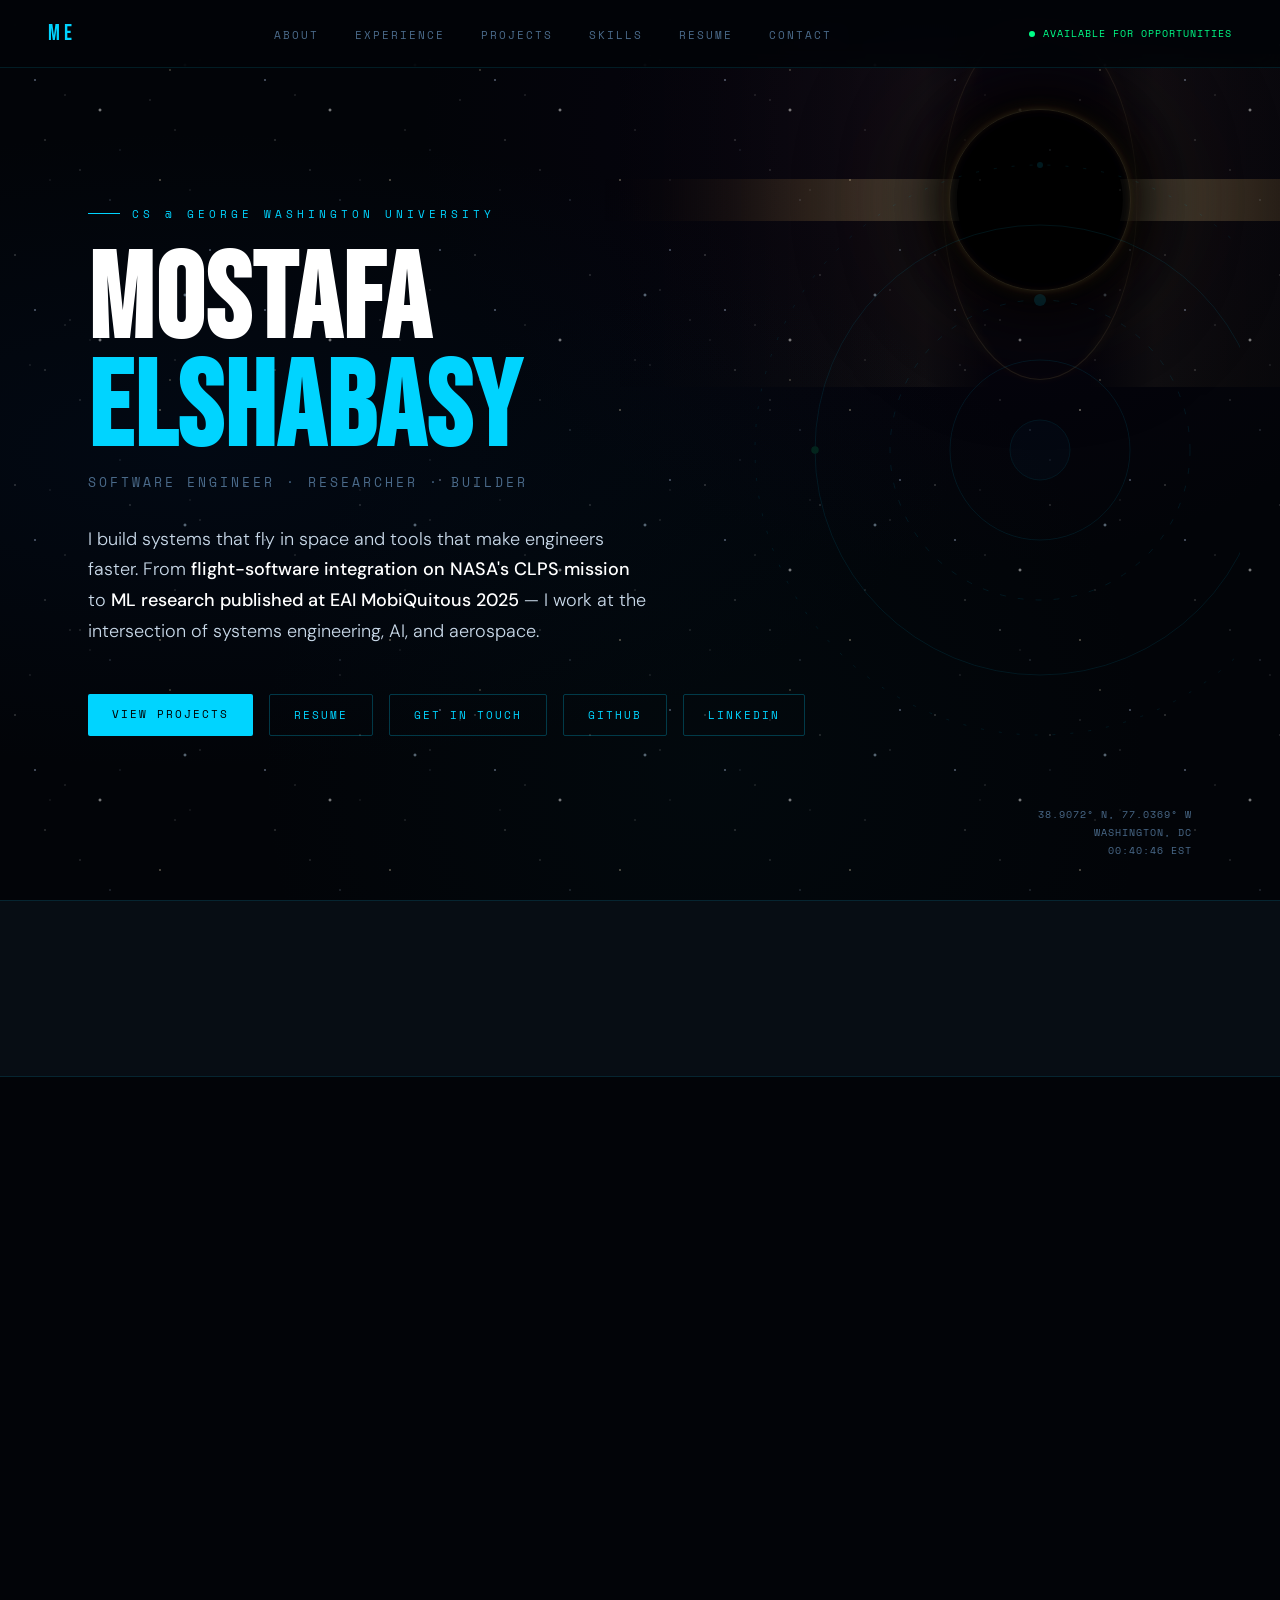
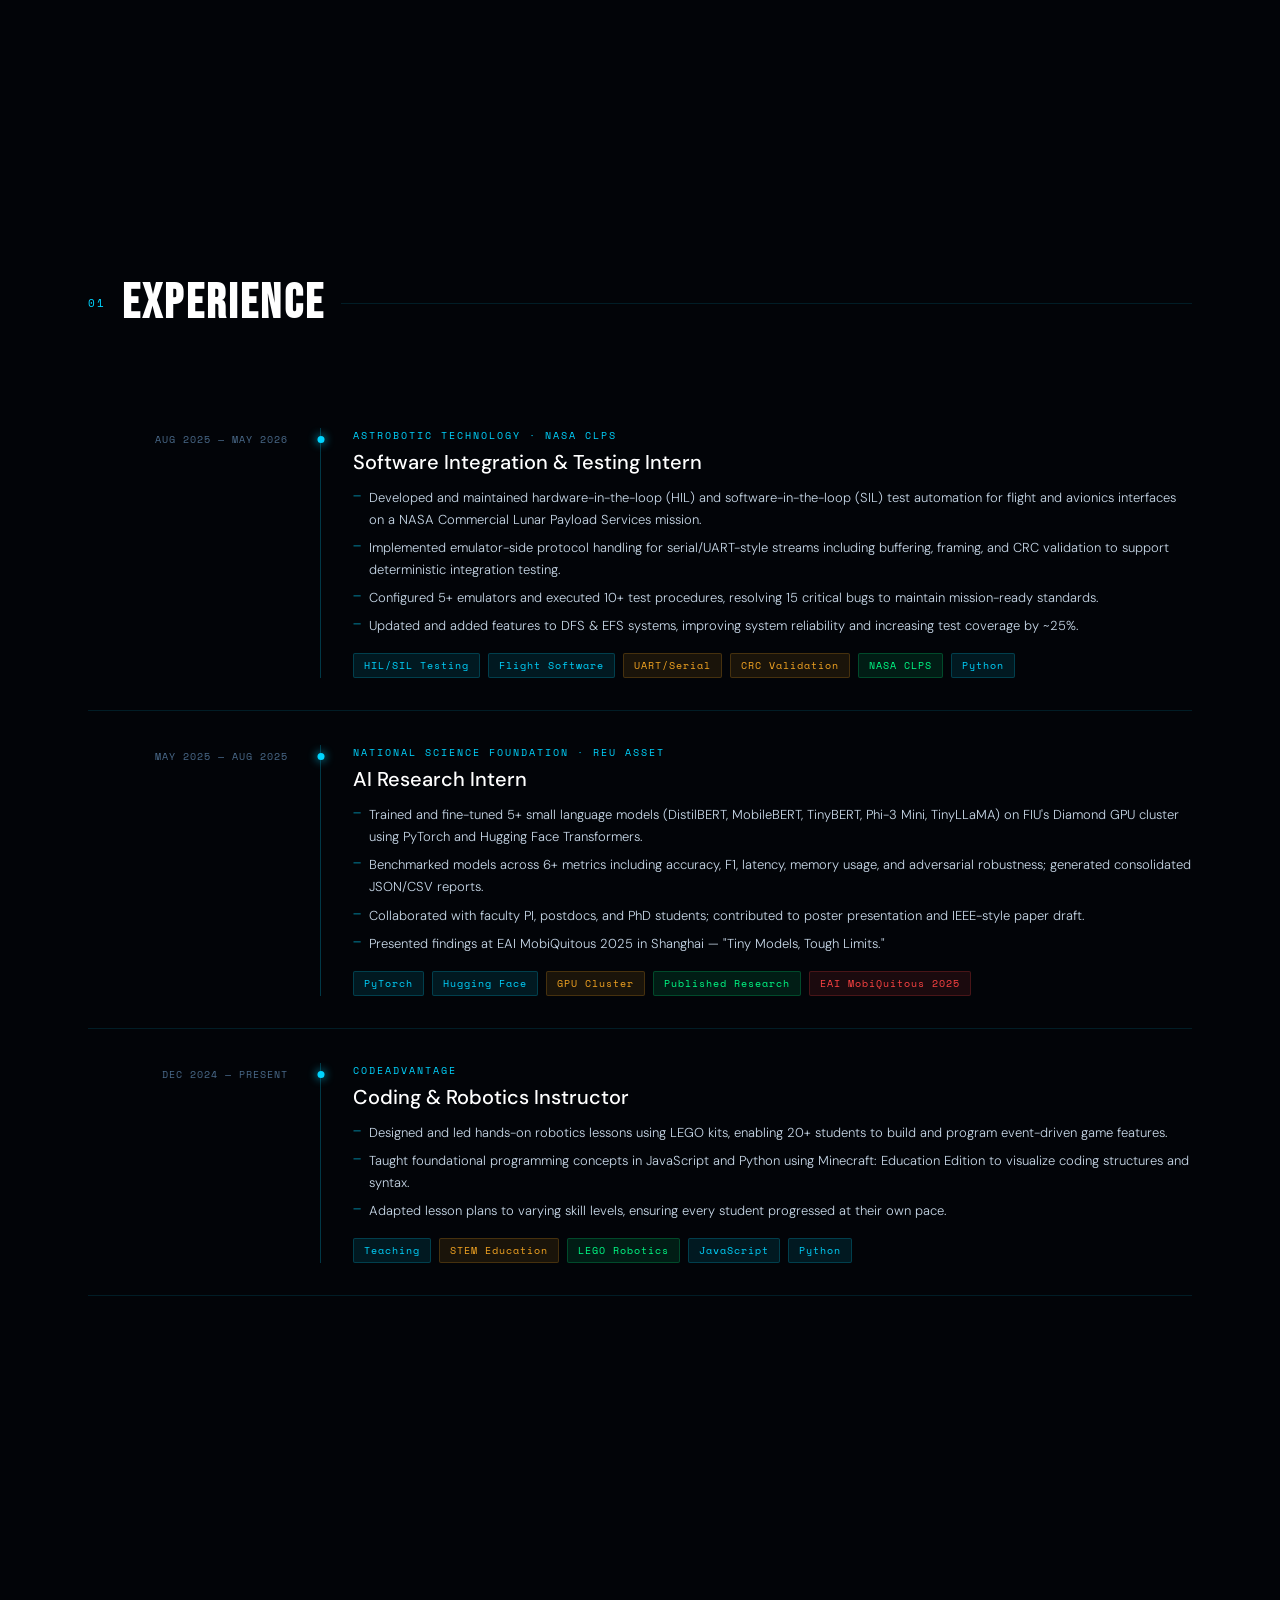
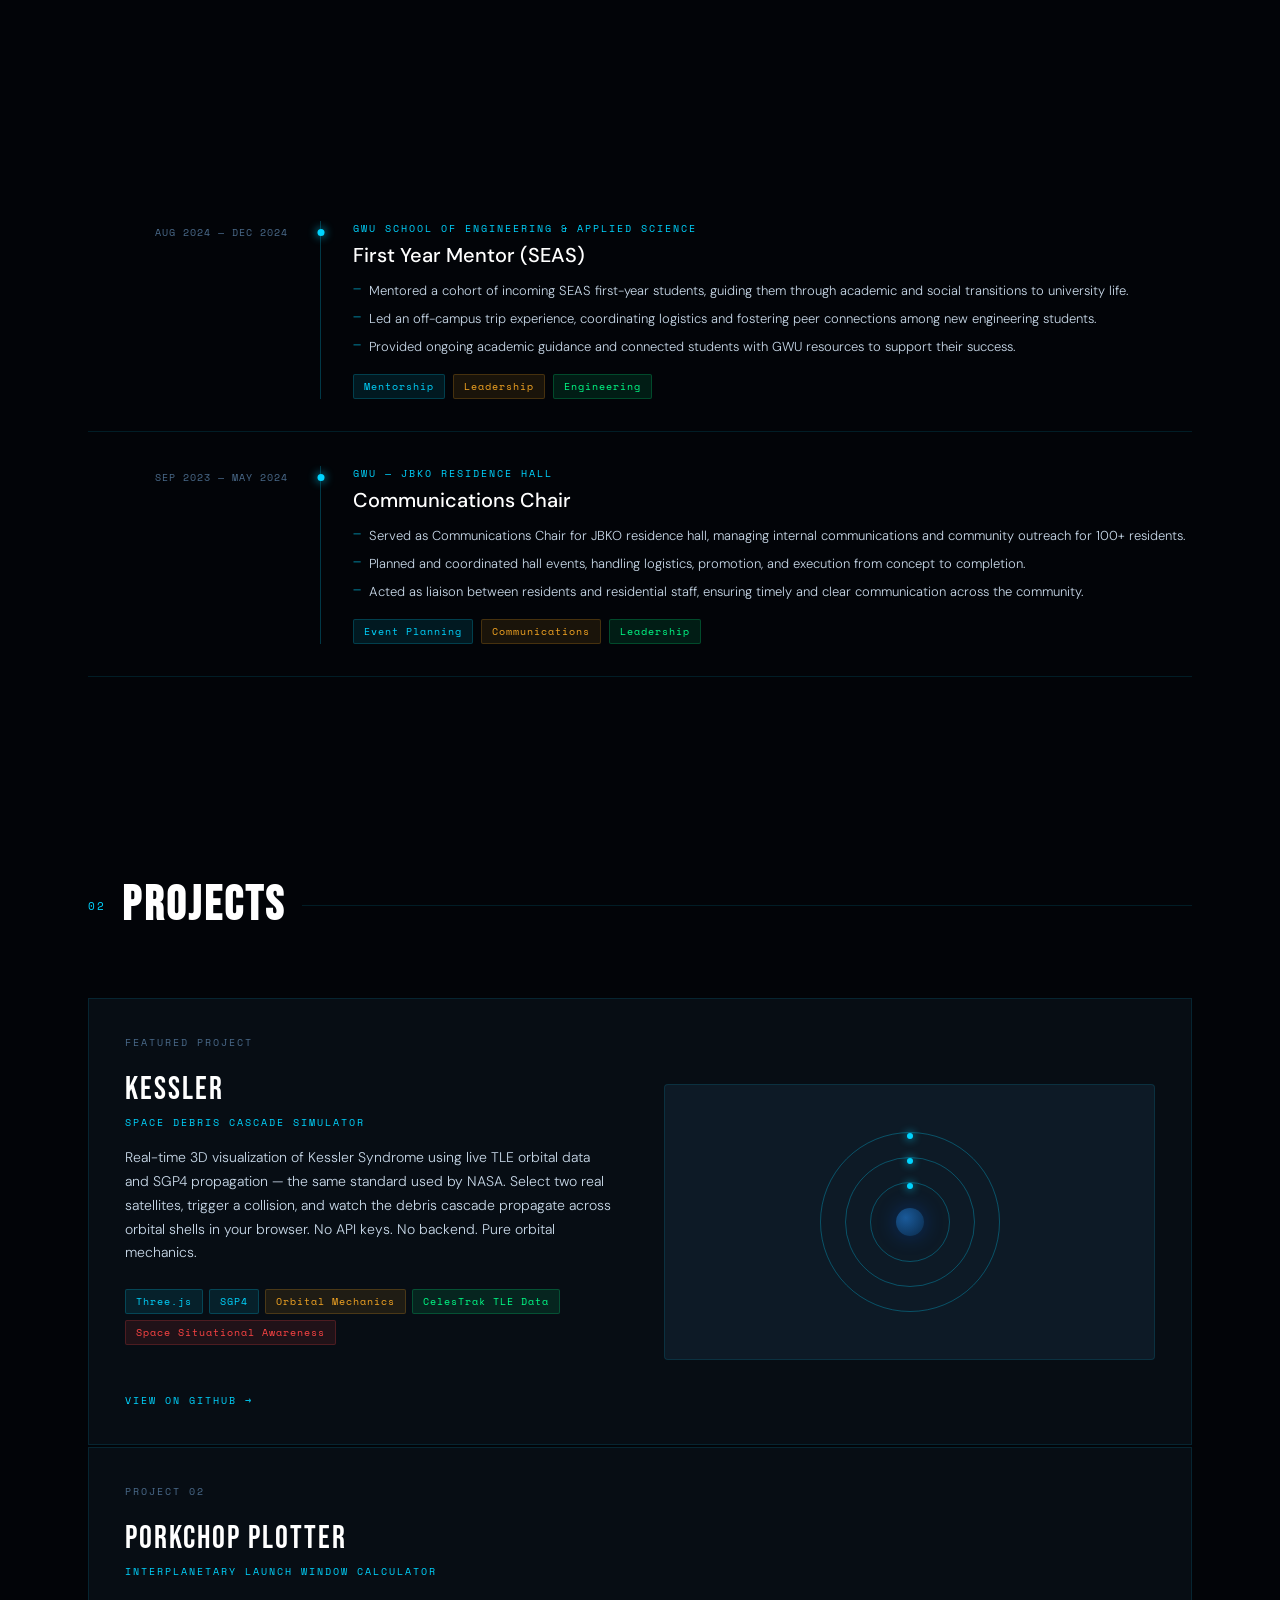
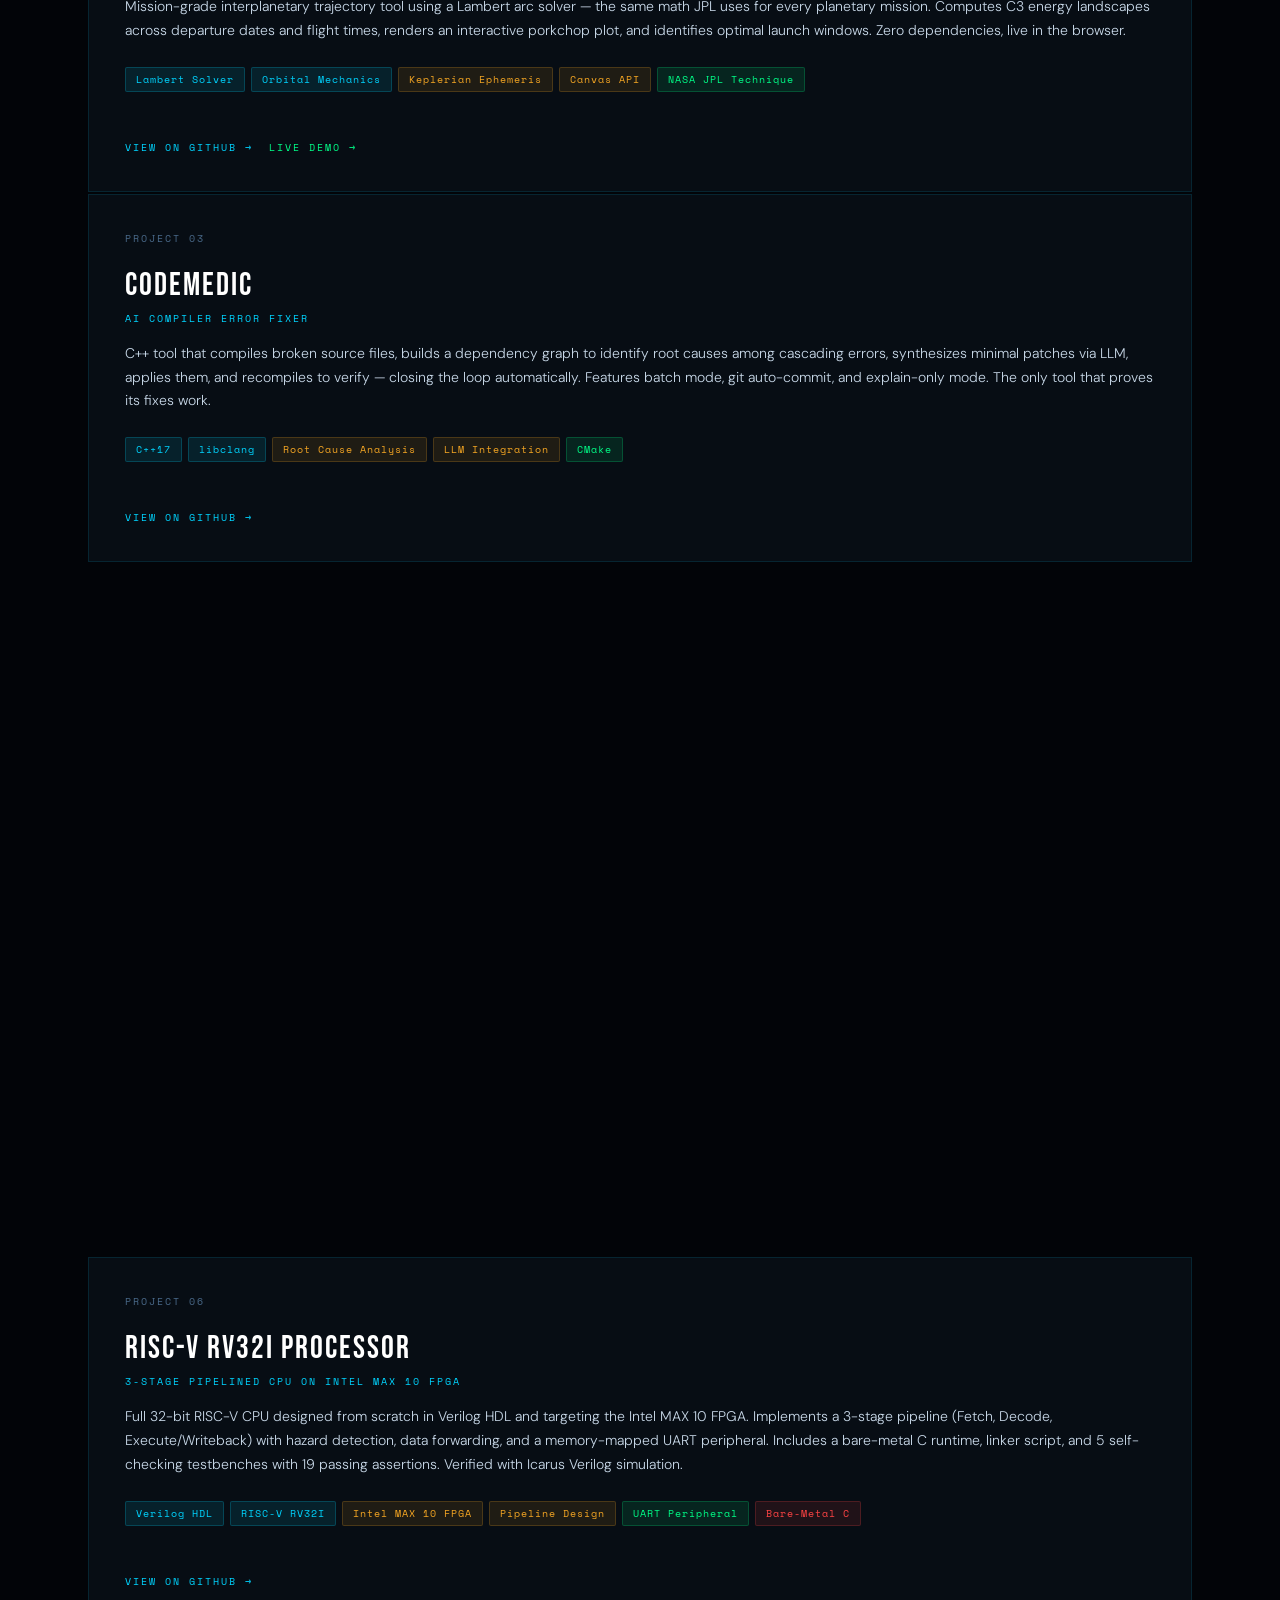
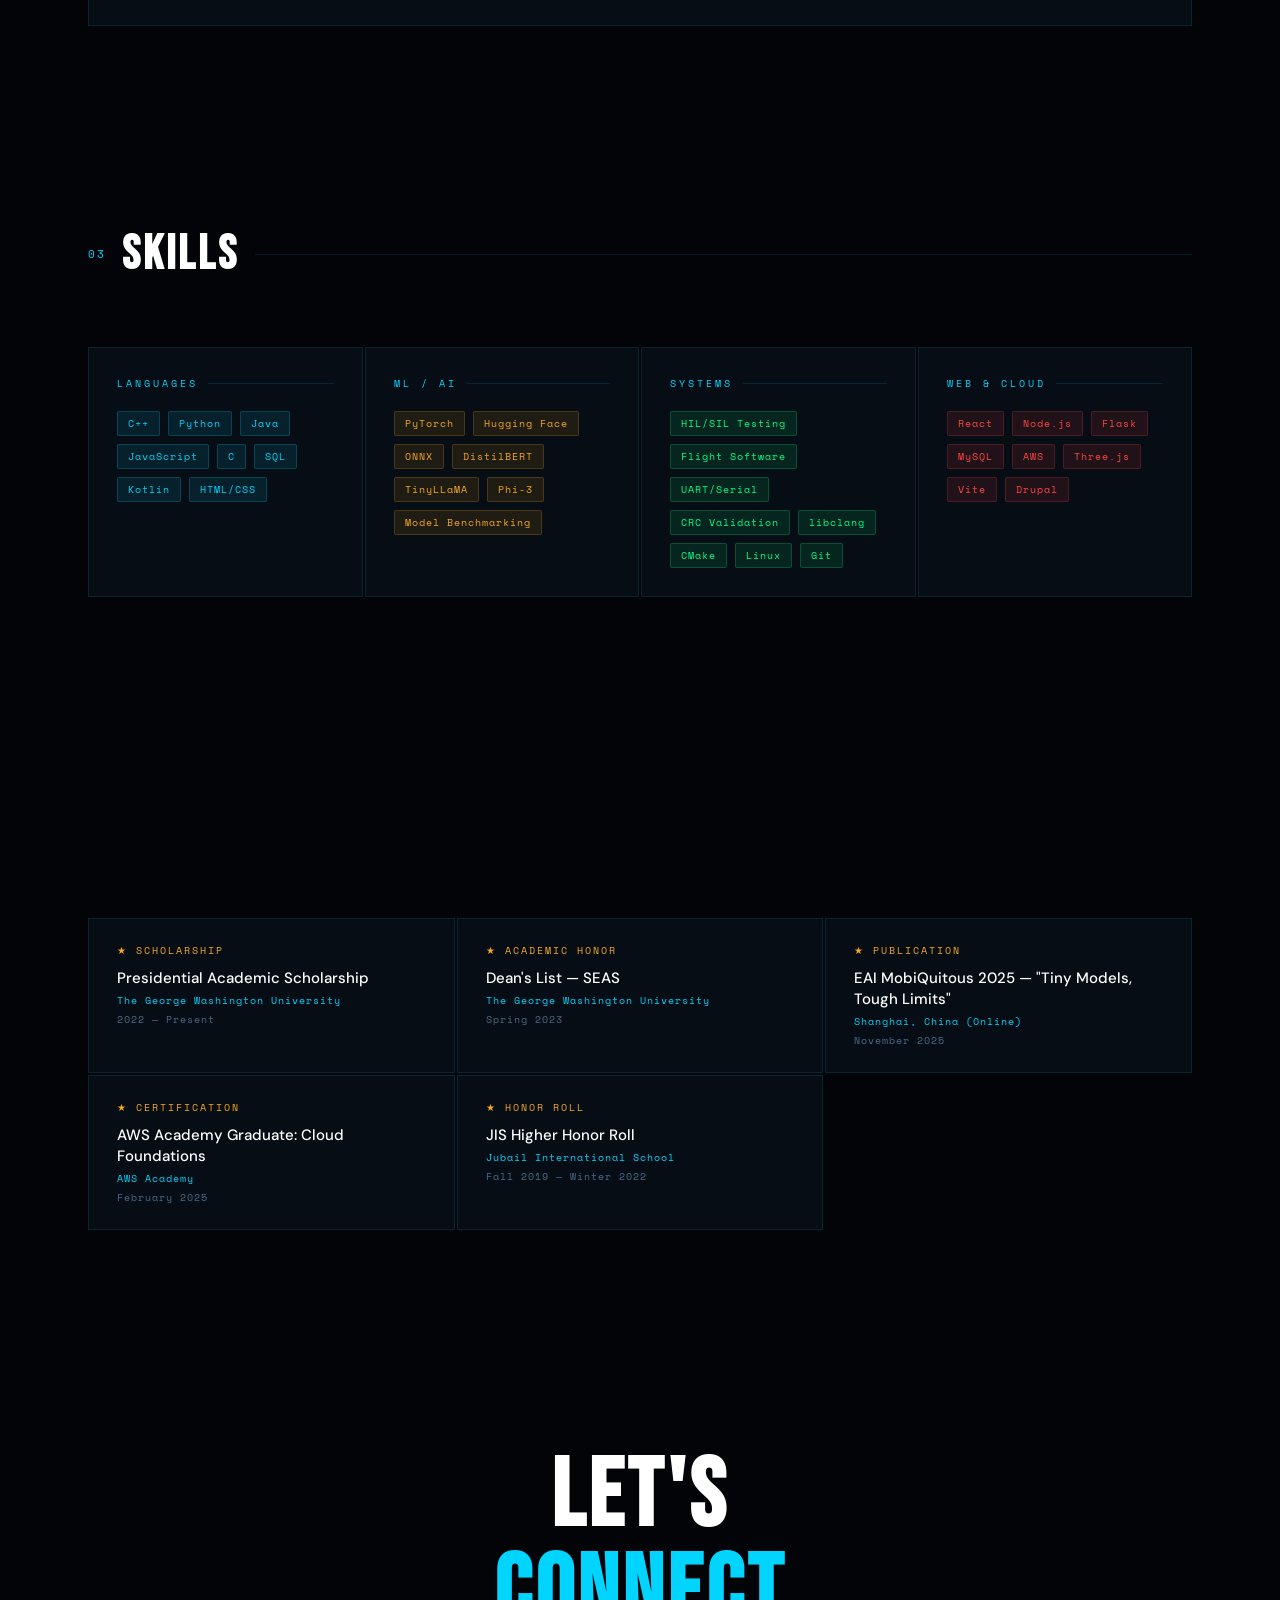
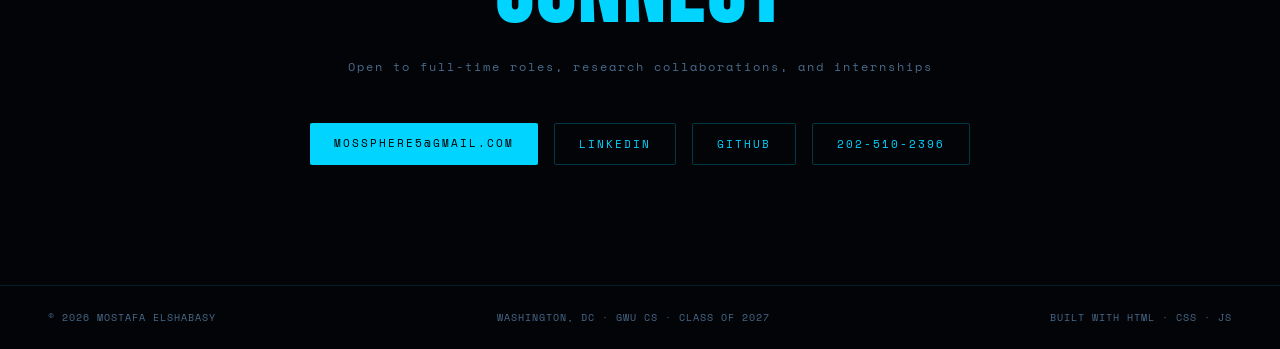
==== index.html @ f0cdd7fb "Update index.html" ====
<!DOCTYPE html>
<html lang="en">
<head>
<meta charset="UTF-8"/>
<meta name="viewport" content="width=device-width, initial-scale=1.0"/>
<title>Mostafa Elshabasy — Software Engineer, Researcher, Builder</title>
<meta name="description" content="Mostafa Elshabasy — Software engineer and researcher at George Washington University. Flight-software integration on NASA CLPS, ML research published at EAI MobiQuitous 2025. Building systems that fly in space.">
<meta name="author" content="Mostafa Elshabasy">
<link rel="canonical" href="https://mosspheree.github.io/Mostafa-Portfolio/">

<!-- Open Graph -->
<meta property="og:type" content="website">
<meta property="og:title" content="Mostafa Elshabasy — Software Engineer, Researcher, Builder">
<meta property="og:description" content="Flight-software integration on NASA CLPS, ML research published at EAI MobiQuitous 2025. Building systems that fly in space and tools that make engineers faster.">
<meta property="og:url" content="https://mosspheree.github.io/Mostafa-Portfolio/">
<meta property="og:image" content="https://mosspheree.github.io/Mostafa-Portfolio/img/photo.jpg.JPG">
<meta property="og:site_name" content="Mostafa Elshabasy">

<!-- Twitter Card -->
<meta name="twitter:card" content="summary_large_image">
<meta name="twitter:title" content="Mostafa Elshabasy — Software Engineer, Researcher, Builder">
<meta name="twitter:description" content="Flight-software integration on NASA CLPS, ML research published at EAI MobiQuitous 2025. Building systems that fly in space.">
<meta name="twitter:image" content="https://mosspheree.github.io/Mostafa-Portfolio/img/photo.jpg.JPG">

<!-- Favicon -->
<link rel="icon" type="image/svg+xml" href="data:image/svg+xml,<svg xmlns='http://www.w3.org/2000/svg' viewBox='0 0 100 100'><rect width='100' height='100' rx='12' fill='%23020408'/><text x='50' y='68' font-family='sans-serif' font-size='50' font-weight='bold' fill='%2300d4ff' text-anchor='middle'>ME</text></svg>">

<link rel="preconnect" href="https://fonts.googleapis.com">
<link href="https://fonts.googleapis.com/css2?family=Space+Mono:wght@400;700&family=DM+Sans:wght@300;400;500&family=Bebas+Neue&display=swap" rel="stylesheet">

<link rel="stylesheet" href="css/base.css">
<link rel="stylesheet" href="css/nav.css">
<link rel="stylesheet" href="css/hero.css">
<link rel="stylesheet" href="css/sections.css">
<link rel="stylesheet" href="css/about.css">
<link rel="stylesheet" href="css/experience.css">
<link rel="stylesheet" href="css/projects.css">
<link rel="stylesheet" href="css/skills.css">
<link rel="stylesheet" href="css/contact.css">
</head>
<body>

<!-- Gargantua background -->
<div class="gargantua" aria-hidden="true">
  <div class="accretion-disk"></div>
</div>

<!-- Skip to content -->
<a href="#hero" class="skip-link">Skip to main content</a>

<!-- Navigation -->
<nav id="navbar" aria-label="Main navigation">
  <div class="nav-logo" aria-hidden="true">ME</div>
  <button class="nav-hamburger" id="nav-hamburger" aria-label="Toggle navigation menu" aria-expanded="false">
    <span></span>
    <span></span>
    <span></span>
  </button>
  <ul class="nav-links" id="nav-links">
    <li><a href="#about">About</a></li>
    <li><a href="#experience">Experience</a></li>
    <li><a href="#projects">Projects</a></li>
    <li><a href="#skills">Skills</a></li>
    <li><a href="resume.html">Resume</a></li>
    <li><a href="#contact">Contact</a></li>
  </ul>
  <div class="nav-status" aria-label="Currently available for opportunities">
    <div class="status-dot" aria-hidden="true"></div>
    AVAILABLE FOR OPPORTUNITIES
  </div>
</nav>

<!-- Hero -->
<section id="hero">
  <div class="hero-content">
    <div class="hero-tag">CS @ George Washington University</div>
    <h1 class="hero-name">Mostafa<br><span>Elshabasy</span></h1>
    <p class="hero-title">Software Engineer · Researcher · Builder</p>
    <p class="hero-bio">
      I build systems that fly in space and tools that make engineers faster.
      From <strong>flight-software integration on NASA's CLPS mission</strong> to
      <strong>ML research published at EAI MobiQuitous 2025</strong> — I work at the
      intersection of systems engineering, AI, and aerospace.
    </p>
    <div class="hero-links">
      <a href="#projects" class="btn btn-primary">View Projects</a>
      <a href="resume.html" class="btn btn-outline">Resume</a>
      <a href="mailto:mossphere5@gmail.com" class="btn btn-outline">Get In Touch</a>
      <a href="https://github.com/Mosspheree" class="btn btn-outline" target="_blank" rel="noopener">GitHub</a>
      <a href="https://linkedin.com/in/mosshabasy" class="btn btn-outline" target="_blank" rel="noopener">LinkedIn</a>
    </div>
  </div>

  <svg class="hero-visual" viewBox="0 0 400 400" fill="none" xmlns="http://www.w3.org/2000/svg" role="img" aria-label="Decorative orbital animation">
    <circle cx="200" cy="200" r="60" stroke="#00d4ff" stroke-width="0.5"/>
    <circle cx="200" cy="200" r="100" stroke="#00d4ff" stroke-width="0.5" stroke-dasharray="4 8"/>
    <circle cx="200" cy="200" r="150" stroke="#00d4ff" stroke-width="0.5"/>
    <circle cx="200" cy="200" r="190" stroke="#00d4ff" stroke-width="0.5" stroke-dasharray="2 10"/>
    <circle cx="200" cy="100" r="4" fill="#00d4ff"/>
    <circle cx="350" cy="200" r="3" fill="#f5a623"/>
    <circle cx="50" cy="200" r="2.5" fill="#00ff88"/>
    <circle cx="200" cy="10" r="2" fill="#00d4ff"/>
    <circle cx="200" cy="200" r="20" fill="#0a2a4a" stroke="#00d4ff" stroke-width="0.5"/>
  </svg>

  <div class="hero-coords" id="hero-coords">
    38.9072° N, 77.0369° W<br>
    WASHINGTON, DC<br>
    GPA 3.60 / 4.0
  </div>
</section>

<!-- Stats Bar -->
<div class="stats-bar">
  <div class="stat-item reveal">
    <div class="stat-num">4</div>
    <div class="stat-label">Internships</div>
  </div>
  <div class="stat-item reveal">
    <div class="stat-num">1</div>
    <div class="stat-label">Published Paper</div>
  </div>
  <div class="stat-item reveal">
    <div class="stat-num">15+</div>
    <div class="stat-label">Critical Bugs Fixed</div>
  </div>
  <div class="stat-item reveal">
    <div class="stat-num">3.60</div>
    <div class="stat-label">GPA</div>
  </div>
</div>

<!-- About -->
<section id="about">
  <div class="section-header reveal">
    <span class="section-num">00</span>
    <h2 class="section-title">About Me</h2>
    <div class="section-line"></div>
  </div>
  <div class="about-content reveal">
    <div class="about-photo-wrapper">
      <img src="img/photo.jpg.JPG" alt="Mostafa Elshabasy at George Washington University" class="about-photo">
    </div>
    <div class="about-text">
      <p class="about-bio">
        Hi, my name is Mostafa and I am an Avionics Intern at Astrobotic under NASA CLPS Mission. I enjoy working on challenging problems such as developing robust space software in situations where reliability matters, be it creating <strong>flight software for a lunar mission at NASA</strong> or <strong>evaluating the performance of smaller language models on an edge device.</strong>
      </p>
      <p class="about-bio">
        Apart from engineering problems, I am a mentor to SEAS freshman students, I play soccer weekly, enjoy biking around the city to discover new coffee spots that serve matcha (anything for matchas!), and an active member of my community by volunteering monthly at my city's local food pantry.
      </p>
      <div class="about-details">
        <div class="about-detail">
          <span class="about-detail-label">Location</span>
          <span class="about-detail-value">Washington, DC</span>
        </div>
        <div class="about-detail">
          <span class="about-detail-label">University</span>
          <span class="about-detail-value">GWU — SEAS '27</span>
        </div>
        <div class="about-detail">
          <span class="about-detail-label">Focus</span>
          <span class="about-detail-value">Systems, AI, Aerospace</span>
        </div>
        <div class="about-detail">
          <span class="about-detail-label">Status</span>
          <span class="about-detail-value" style="color: var(--green);">Open to Opportunities</span>
        </div>
      </div>
    </div>
  </div>
</section>

<!-- Experience -->
<section id="experience">
  <div class="section-header reveal">
    <span class="section-num">01</span>
    <h2 class="section-title">Experience</h2>
    <div class="section-line"></div>
  </div>
  <div class="timeline" id="timeline-container"></div>
</section>

<!-- Projects -->
<section id="projects">
  <div class="section-header reveal">
    <span class="section-num">02</span>
    <h2 class="section-title">Projects</h2>
    <div class="section-line"></div>
  </div>
  <div class="projects-grid" id="projects-container"></div>
</section>

<!-- Skills -->
<section id="skills">
  <div class="section-header reveal">
    <span class="section-num">03</span>
    <h2 class="section-title">Skills</h2>
    <div class="section-line"></div>
  </div>
  <div class="skills-grid" id="skills-container"></div>
</section>

<!-- Awards -->
<section id="awards">
  <div class="section-header reveal">
    <span class="section-num">04</span>
    <h2 class="section-title">Awards</h2>
    <div class="section-line"></div>
  </div>
  <div class="awards-grid" id="awards-container"></div>
</section>

<!-- Contact -->
<section id="contact">
  <h2 class="contact-title reveal">Let's<br><span>Connect</span></h2>
  <p class="contact-sub reveal">Open to full-time roles, research collaborations, and internships</p>
  <div class="contact-links reveal">
    <a href="mailto:mossphere5@gmail.com" class="btn btn-primary">mossphere5@gmail.com</a>
    <a href="https://linkedin.com/in/mosshabasy" class="btn btn-outline" target="_blank" rel="noopener">LinkedIn</a>
    <a href="https://github.com/Mosspheree" class="btn btn-outline" target="_blank" rel="noopener">GitHub</a>
    <a href="tel:+12025102396" class="btn btn-outline">202-510-2396</a>
  </div>
</section>

<!-- Back to top -->
<button id="back-to-top" class="back-to-top" aria-label="Back to top">
  <svg width="20" height="20" viewBox="0 0 20 20" fill="none">
    <path d="M10 4L4 12H16L10 4Z" fill="currentColor"/>
  </svg>
</button>

<!-- Footer -->
<footer>
  <p>© 2026 MOSTAFA ELSHABASY</p>
  <p>WASHINGTON, DC · GWU CS · CLASS OF 2027</p>
  <p>BUILT WITH HTML · CSS · JS</p>
</footer>

<script src="js/data.js"></script>
<script src="js/render.js"></script>
<script src="js/main.js"></script>

</body>
</html>
---- css/base.css ----
/* ── base.css — reset, variables, global styles ── */

:root {
  --bg:      #020408;
  --bg2:     #070d14;
  --bg3:     #0d1a26;
  --cyan:    #00d4ff;
  --cyan2:   #0099bb;
  --amber:   #f5a623;
  --red:     #ff4444;
  --green:   #00ff88;
  --text:    #c8d8e8;
  --muted:   #4a6a8a;
  --border:  rgba(0,212,255,0.12);
  --border2: rgba(0,212,255,0.25);
}

*, *::before, *::after {
  margin: 0; padding: 0; box-sizing: border-box;
}

html { scroll-behavior: smooth; }

body {
  background:
    radial-gradient(ellipse at 15% 50%, rgba(0, 30, 70, 0.18) 0%, transparent 50%),
    radial-gradient(ellipse at 75% 15%, rgba(50, 0, 80, 0.12) 0%, transparent 40%),
    radial-gradient(ellipse at 55% 85%, rgba(0, 60, 70, 0.08) 0%, transparent 45%),
    var(--bg);
  background-attachment: fixed;
  color: var(--text);
  font-family: 'DM Sans', sans-serif;
  font-weight: 300;
  overflow-x: hidden;
}

/* Skip link */
.skip-link {
  position: fixed;
  top: -100%;
  left: 16px;
  z-index: 200;
  background: var(--cyan);
  color: #000;
  padding: 12px 24px;
  font-family: 'Space Mono', monospace;
  font-size: 12px;
  letter-spacing: 1px;
  text-decoration: none;
  border-radius: 0 0 4px 4px;
  transition: top 0.2s;
}

.skip-link:focus {
  top: 0;
}

/* ── Starfield ── */
body::before {
  content: '';
  position: fixed;
  inset: 0;
  background-image:
    /* Dim small stars */
    radial-gradient(1px 1px at 15px 25px,  rgba(255,255,255,0.5),  transparent),
    radial-gradient(1px 1px at 65px 95px,  rgba(255,255,255,0.3),  transparent),
    radial-gradient(1px 1px at 130px 45px, rgba(255,255,255,0.4),  transparent),
    radial-gradient(1px 1px at 80px 170px, rgba(255,255,255,0.35), transparent),
    radial-gradient(1px 1px at 175px 130px,rgba(255,255,255,0.3),  transparent),
    radial-gradient(1px 1px at 45px 140px, rgba(255,255,255,0.45), transparent),
    radial-gradient(1px 1px at 200px 60px, rgba(255,255,255,0.3),  transparent),
    radial-gradient(1px 1px at 110px 200px,rgba(200,220,255,0.4),  transparent),
    /* Medium brighter stars */
    radial-gradient(1.5px 1.5px at 35px 80px,  rgba(200,220,255,0.6), transparent),
    radial-gradient(1.5px 1.5px at 160px 180px,rgba(255,240,200,0.5), transparent),
    radial-gradient(1.5px 1.5px at 210px 20px, rgba(200,220,255,0.55),transparent),
    /* Bright feature stars */
    radial-gradient(2px 2px at 100px 110px,rgba(255,255,255,0.7),  transparent),
    radial-gradient(2px 2px at 185px 65px, rgba(200,230,255,0.65), transparent);
  background-size: 230px 230px;
  pointer-events: none;
  z-index: 0;
  animation: twinkle 5s ease-in-out infinite alternate;
}

/* Second star layer for depth */
body::after {
  content: '';
  position: fixed;
  inset: 0;
  background-image:
    radial-gradient(1px 1px at 30px 55px,  rgba(255,255,255,0.25), transparent),
    radial-gradient(1px 1px at 90px 30px,  rgba(255,255,255,0.2),  transparent),
    radial-gradient(1px 1px at 150px 100px,rgba(255,255,255,0.3),  transparent),
    radial-gradient(1px 1px at 50px 180px, rgba(255,255,255,0.2),  transparent),
    radial-gradient(1px 1px at 120px 150px,rgba(200,220,255,0.25), transparent),
    radial-gradient(1px 1px at 190px 190px,rgba(255,255,255,0.2),  transparent),
    radial-gradient(1px 1px at 70px 10px,  rgba(255,255,255,0.3),  transparent),
    radial-gradient(1.5px 1.5px at 170px 70px, rgba(255,240,200,0.35), transparent);
  background-size: 310px 310px;
  pointer-events: none;
  z-index: 0;
  animation: twinkle 7s ease-in-out infinite alternate-reverse;
}

@keyframes twinkle {
  0%   { opacity: 0.6; }
  50%  { opacity: 1; }
  100% { opacity: 0.75; }
}

/* ── Gargantua — Interstellar-inspired black hole ── */
.gargantua {
  position: fixed;
  top: -60px;
  right: -20px;
  width: 520px;
  height: 520px;
  z-index: 0;
  pointer-events: none;
}

/* Event horizon — pure black sphere with shadow falloff */
.gargantua::before {
  content: '';
  position: absolute;
  top: 50%; left: 50%;
  width: 32%; height: 32%;
  transform: translate(-50%, -50%);
  border-radius: 50%;
  background: #000;
  box-shadow:
    0 0 40px 15px rgba(0,0,0,0.95),
    0 0 80px 30px rgba(0,0,0,0.6),
    0 0 120px 50px rgba(0,0,0,0.3);
  z-index: 10;
}

/* Photon ring — thin bright ring at the edge of the event horizon */
.gargantua::after {
  content: '';
  position: absolute;
  top: 50%; left: 50%;
  width: 35%; height: 35%;
  transform: translate(-50%, -50%);
  border-radius: 50%;
  border: 1.5px solid rgba(255,215,140,0.7);
  box-shadow:
    0 0 4px 1px rgba(255,200,100,0.5),
    0 0 12px 3px rgba(255,180,80,0.2),
    0 0 30px 6px rgba(255,160,60,0.08),
    inset 0 0 4px 1px rgba(255,200,100,0.2);
  z-index: 9;
  animation: photon-ring 6s ease-in-out infinite alternate;
}

@keyframes photon-ring {
  from { box-shadow: 0 0 4px 1px rgba(255,200,100,0.5), 0 0 12px 3px rgba(255,180,80,0.2), 0 0 30px 6px rgba(255,160,60,0.08), inset 0 0 4px 1px rgba(255,200,100,0.2); }
  to   { box-shadow: 0 0 6px 2px rgba(255,200,100,0.6), 0 0 16px 4px rgba(255,180,80,0.25), 0 0 40px 8px rgba(255,160,60,0.1), inset 0 0 6px 2px rgba(255,200,100,0.25); }
}

/* Accretion disk — horizontal band of hot gas & light */
.accretion-disk {
  position: absolute;
  top: 46%; left: -35%;
  right: -35%;
  height: 8%;
  z-index: 4;
  background: linear-gradient(90deg,
    transparent 0%,
    rgba(255,160,50,0.02) 8%,
    rgba(255,180,80,0.06) 15%,
    rgba(255,200,110,0.14) 25%,
    rgba(255,220,150,0.22) 34%,
    rgba(255,235,180,0.28) 40%,
    transparent 46%,
    transparent 54%,
    rgba(255,235,180,0.28) 60%,
    rgba(255,220,150,0.22) 66%,
    rgba(255,200,110,0.14) 75%,
    rgba(255,180,80,0.06) 85%,
    rgba(255,160,50,0.02) 92%,
    transparent 100%
  );
}

/* Accretion disk soft glow halo */
.accretion-disk::before {
  content: '';
  position: absolute;
  top: -300%; left: 0; right: 0;
  height: 800%;
  background: linear-gradient(90deg,
    transparent 0%,
    rgba(255,180,80,0.01) 15%,
    rgba(255,200,100,0.03) 28%,
    rgba(255,220,140,0.05) 37%,
    transparent 46%,
    transparent 54%,
    rgba(255,220,140,0.05) 63%,
    rgba(255,200,100,0.03) 72%,
    rgba(255,180,80,0.01) 85%,
    transparent 100%
  );
  z-index: 3;
}

/* Einstein ring — gravitationally lensed light bending over the sphere */
.accretion-disk::after {
  content: '';
  position: absolute;
  top: 50%; left: 50%;
  width: 195px; height: 360px;
  transform: translate(-50%, -50%);
  border-radius: 50%;
  border: 1px solid rgba(255,210,130,0.12);
  box-shadow:
    0 0 10px 2px rgba(255,180,80,0.04),
    inset 0 0 10px 2px rgba(255,180,80,0.03);
  z-index: 2;
  animation: einstein-ring 10s ease-in-out infinite alternate;
}

@keyframes einstein-ring {
  from { opacity: 0.5; }
  to   { opacity: 1; }
}

/* Ambient warm glow around the whole system */
@supports (filter: blur(1px)) {
  .gargantua {
    filter: drop-shadow(0 0 60px rgba(255,170,60,0.04))
            drop-shadow(0 0 120px rgba(255,140,40,0.02));
  }
}

/* Tags */
.tag {
  font-family: 'Space Mono', monospace;
  font-size: 10px;
  padding: 4px 10px;
  border-radius: 2px;
  letter-spacing: 1px;
}

.tag-cyan  { background: rgba(0,212,255,0.1);  color: var(--cyan);  border: 1px solid rgba(0,212,255,0.2); }
.tag-amber { background: rgba(245,166,35,0.1); color: var(--amber); border: 1px solid rgba(245,166,35,0.2); }
.tag-green { background: rgba(0,255,136,0.1);  color: var(--green); border: 1px solid rgba(0,255,136,0.2); }
.tag-red   { background: rgba(255,68,68,0.1);  color: var(--red);   border: 1px solid rgba(255,68,68,0.2); }

/* Buttons */
.btn {
  font-family: 'Space Mono', monospace;
  font-size: 11px;
  letter-spacing: 2px;
  text-transform: uppercase;
  padding: 12px 24px;
  border-radius: 2px;
  text-decoration: none;
  transition: all 0.2s;
  cursor: pointer;
  border: none;
  display: inline-block;
}

.btn-primary {
  background: var(--cyan);
  color: #000;
}

.btn-primary:hover {
  background: #fff;
  box-shadow: 0 0 30px rgba(0,212,255,0.4);
}

.btn-outline {
  background: transparent;
  color: var(--cyan);
  border: 1px solid var(--border2);
}

.btn-outline:hover {
  background: rgba(0,212,255,0.08);
  border-color: var(--cyan);
}

/* Focus indicators */
a:focus-visible,
button:focus-visible,
[tabindex="0"]:focus-visible {
  outline: 2px solid var(--cyan);
  outline-offset: 3px;
}

/* Scroll reveal */
.reveal {
  opacity: 0;
  transform: translateY(20px);
  transition: opacity 0.6s ease, transform 0.6s ease;
}

.reveal.visible {
  opacity: 1;
  transform: translateY(0);
}

/* Reduced motion */
@media (prefers-reduced-motion: reduce) {
  *, *::before, *::after {
    animation-duration: 0.01ms !important;
    animation-iteration-count: 1 !important;
    transition-duration: 0.01ms !important;
    scroll-behavior: auto !important;
  }
  .reveal {
    opacity: 1;
    transform: none;
  }
}

/* Back to top button */
.back-to-top {
  position: fixed;
  bottom: 32px;
  right: 32px;
  z-index: 90;
  width: 44px;
  height: 44px;
  border-radius: 4px;
  background: var(--bg2);
  border: 1px solid var(--border2);
  color: var(--cyan);
  cursor: pointer;
  display: flex;
  align-items: center;
  justify-content: center;
  opacity: 0;
  pointer-events: none;
  transition: opacity 0.3s, background 0.2s, transform 0.2s;
}

.back-to-top.visible {
  opacity: 1;
  pointer-events: auto;
}

.back-to-top:hover {
  background: var(--bg3);
  transform: translateY(-2px);
  box-shadow: 0 0 16px rgba(0,212,255,0.2);
}

/* Scrollbar */
::-webkit-scrollbar { width: 4px; }
::-webkit-scrollbar-track { background: var(--bg); }
::-webkit-scrollbar-thumb { background: var(--cyan2); border-radius: 2px; }

/* Stats bar */
.stats-bar {
  background: var(--bg2);
  border-top: 1px solid var(--border);
  border-bottom: 1px solid var(--border);
  padding: 32px 48px;
  display: grid;
  grid-template-columns: repeat(4, 1fr);
  gap: 1px;
  position: relative;
  z-index: 1;
}

.stat-item {
  text-align: center;
  padding: 20px;
  border-right: 1px solid var(--border);
}

.stat-item:last-child { border-right: none; }

.stat-num {
  font-family: 'Bebas Neue', sans-serif;
  font-size: 48px;
  color: var(--cyan);
  line-height: 1;
  margin-bottom: 8px;
}

.stat-label {
  font-family: 'Space Mono', monospace;
  font-size: 10px;
  color: var(--muted);
  letter-spacing: 2px;
  text-transform: uppercase;
}

/* Footer */
footer {
  border-top: 1px solid var(--border);
  padding: 24px 48px;
  display: flex;
  justify-content: space-between;
  align-items: center;
  position: relative;
  z-index: 1;
}

footer p {
  font-family: 'Space Mono', monospace;
  font-size: 10px;
  color: var(--muted);
  letter-spacing: 1px;
}

/* Mobile */
@media (max-width: 768px) {
  .stats-bar { grid-template-columns: repeat(2,1fr); padding: 24px; }
  footer { flex-direction: column; gap: 8px; text-align: center; }
  .gargantua { width: 350px; height: 350px; top: -80px; right: -80px; }
}
---- css/nav.css ----
/* ── nav.css ── */

nav {
  position: fixed;
  top: 0; left: 0; right: 0;
  z-index: 100;
  display: flex;
  justify-content: space-between;
  align-items: center;
  padding: 20px 48px;
  border-bottom: 1px solid var(--border);
  background: rgba(2,4,8,0.85);
  backdrop-filter: blur(12px);
  transition: padding 0.3s;
}

nav.scrolled {
  padding: 14px 48px;
  border-bottom-color: var(--border2);
}

.nav-logo {
  font-family: 'Bebas Neue', sans-serif;
  font-size: 22px;
  letter-spacing: 4px;
  color: var(--cyan);
}

.nav-links {
  display: flex;
  gap: 36px;
  list-style: none;
}

.nav-links a {
  font-family: 'Space Mono', monospace;
  font-size: 11px;
  color: var(--muted);
  text-decoration: none;
  letter-spacing: 2px;
  text-transform: uppercase;
  transition: color 0.2s;
  position: relative;
}

.nav-links a::after {
  content: '';
  position: absolute;
  bottom: -4px; left: 0; right: 0;
  height: 1px;
  background: var(--cyan);
  transform: scaleX(0);
  transform-origin: left;
  transition: transform 0.2s;
}

.nav-links a:hover { color: var(--cyan); }
.nav-links a:hover::after { transform: scaleX(1); }

.nav-status {
  display: flex;
  align-items: center;
  gap: 8px;
  font-family: 'Space Mono', monospace;
  font-size: 10px;
  color: var(--green);
  letter-spacing: 1px;
}

.status-dot {
  width: 6px; height: 6px;
  border-radius: 50%;
  background: var(--green);
  animation: pulse 2s infinite;
}

@keyframes pulse {
  0%,100% { opacity: 1; transform: scale(1); }
  50%      { opacity: 0.4; transform: scale(0.8); }
}

/* Hamburger button */
.nav-hamburger {
  display: none;
  flex-direction: column;
  justify-content: center;
  gap: 5px;
  background: none;
  border: none;
  cursor: pointer;
  padding: 8px;
  z-index: 110;
}

.nav-hamburger span {
  display: block;
  width: 22px;
  height: 2px;
  background: var(--cyan);
  transition: transform 0.3s, opacity 0.3s;
}

.nav-hamburger.open span:nth-child(1) {
  transform: translateY(7px) rotate(45deg);
}

.nav-hamburger.open span:nth-child(2) {
  opacity: 0;
}

.nav-hamburger.open span:nth-child(3) {
  transform: translateY(-7px) rotate(-45deg);
}

@media (max-width: 768px) {
  nav { padding: 16px 24px; }
  .nav-hamburger { display: flex; position: relative; z-index: 210; }
  .nav-links {
    display: none;
    position: fixed;
    top: 0;
    left: 0;
    right: 0;
    bottom: 0;
    background: #020408;
    flex-direction: column;
    align-items: center;
    justify-content: center;
    gap: 40px;
    z-index: 200;
    padding: 80px 24px 40px;
    border-left: 1px solid var(--border2);
  }
  .nav-links.open {
    display: flex;
  }
  .nav-links a {
    font-size: 20px;
    color: #fff;
    letter-spacing: 5px;
    padding: 12px 24px;
    border-bottom: 1px solid transparent;
    transition: color 0.2s, border-color 0.2s;
  }
  .nav-links a:hover {
    color: var(--cyan);
    border-bottom-color: var(--cyan);
  }
  .nav-status { display: none; }
}
---- css/hero.css ----
/* ── hero.css ── */

#hero {
  position: relative;
  min-height: 100vh;
  display: flex;
  align-items: center;
  padding: 120px 48px 80px;
  z-index: 1;
  overflow: hidden;
}

.hero-content {
  max-width: 720px;
  animation: fadeUp 1s ease both;
}

@keyframes fadeUp {
  from { opacity: 0; transform: translateY(30px); }
  to   { opacity: 1; transform: translateY(0); }
}

.hero-tag {
  font-family: 'Space Mono', monospace;
  font-size: 11px;
  color: var(--cyan);
  letter-spacing: 4px;
  text-transform: uppercase;
  margin-bottom: 24px;
  display: flex;
  align-items: center;
  gap: 12px;
  min-height: 20px;
}

.hero-tag::before {
  content: '';
  display: block;
  width: 32px; height: 1px;
  background: var(--cyan);
  flex-shrink: 0;
}

.hero-name {
  font-family: 'Bebas Neue', sans-serif;
  font-size: clamp(64px, 10vw, 120px);
  line-height: 0.9;
  letter-spacing: 2px;
  color: #fff;
  margin-bottom: 8px;
}

.hero-name span { color: var(--cyan); }

.hero-title {
  font-family: 'Space Mono', monospace;
  font-size: 13px;
  color: var(--muted);
  letter-spacing: 3px;
  margin-bottom: 32px;
  text-transform: uppercase;
}

.hero-bio {
  font-size: 18px;
  color: var(--text);
  line-height: 1.7;
  max-width: 560px;
  margin-bottom: 48px;
  font-weight: 300;
}

.hero-bio strong {
  color: #fff;
  font-weight: 500;
}

.hero-links {
  display: flex;
  gap: 16px;
  flex-wrap: wrap;
}

.hero-visual {
  position: absolute;
  right: -100px;
  top: 50%;
  transform: translateY(-50%);
  width: 600px;
  height: 600px;
  opacity: 0.12;
  pointer-events: none;
  animation: spinSlow 40s linear infinite;
}

@keyframes spinSlow {
  from { transform: translateY(-50%) rotate(0deg); }
  to   { transform: translateY(-50%) rotate(360deg); }
}

.hero-coords {
  position: absolute;
  bottom: 40px;
  right: 48px;
  font-family: 'Space Mono', monospace;
  font-size: 10px;
  color: var(--muted);
  letter-spacing: 1px;
  text-align: right;
  line-height: 1.8;
}

@media (max-width: 768px) {
  #hero { padding: 100px 24px 60px; }
  .hero-visual { display: none; }
  .hero-coords { display: none; }
}
---- css/sections.css ----
/* ── sections.css — shared section layout ── */

section {
  position: relative;
  z-index: 1;
  padding: 100px 48px;
  max-width: 1200px;
  margin: 0 auto;
}

.section-header {
  display: flex;
  align-items: center;
  gap: 16px;
  margin-bottom: 64px;
}

.section-num {
  font-family: 'Space Mono', monospace;
  font-size: 11px;
  color: var(--cyan);
  letter-spacing: 2px;
}

.section-title {
  font-family: 'Bebas Neue', sans-serif;
  font-size: 48px;
  letter-spacing: 3px;
  color: #fff;
}

.section-line {
  flex: 1;
  height: 1px;
  background: var(--border);
}

@media (max-width: 768px) {
  section { padding: 60px 24px; }
}
---- css/about.css ----
/* ── about.css — About Me section ── */

.about-content {
  display: grid;
  grid-template-columns: auto 1fr;
  gap: 64px;
  align-items: start;
}

.about-photo-wrapper {
  position: relative;
}

.about-photo-wrapper::before {
  content: '';
  position: absolute;
  inset: -6px;
  border-radius: 12px;
  border: 1px solid var(--border2);
  pointer-events: none;
}

.about-photo {
  width: 280px;
  height: 340px;
  object-fit: cover;
  border-radius: 8px;
  filter: grayscale(20%);
  transition: filter 0.4s, box-shadow 0.4s;
  display: block;
}

.about-photo:hover {
  filter: grayscale(0%);
  box-shadow: 0 0 40px rgba(0,212,255,0.2);
}

.about-bio {
  font-size: 16px;
  color: var(--text);
  line-height: 1.8;
  margin-bottom: 20px;
  font-weight: 300;
}

.about-bio strong {
  color: #fff;
  font-weight: 500;
}

.about-details {
  display: grid;
  grid-template-columns: 1fr 1fr;
  gap: 16px;
  margin-top: 32px;
  padding-top: 32px;
  border-top: 1px solid var(--border);
}

.about-detail {
  display: flex;
  flex-direction: column;
  gap: 4px;
}

.about-detail-label {
  font-family: 'Space Mono', monospace;
  font-size: 10px;
  color: var(--muted);
  letter-spacing: 2px;
  text-transform: uppercase;
}

.about-detail-value {
  font-size: 14px;
  color: #fff;
  font-weight: 400;
}

@media (max-width: 768px) {
  .about-content {
    grid-template-columns: 1fr;
    gap: 32px;
    text-align: center;
  }
  .about-photo-wrapper {
    justify-self: center;
  }
  .about-photo {
    width: 200px;
    height: 240px;
  }
  .about-details {
    grid-template-columns: 1fr 1fr;
    text-align: left;
  }
}
---- css/experience.css ----
/* ── experience.css ── */

.timeline {
  display: flex;
  flex-direction: column;
  gap: 2px;
}

.timeline-item {
  display: grid;
  grid-template-columns: 200px 1px 1fr;
  gap: 0 32px;
  padding: 32px 0;
  border-bottom: 1px solid var(--border);
  transition: background 0.3s;
}

.timeline-item:hover {
  background: rgba(0,212,255,0.02);
}

.timeline-date {
  font-family: 'Space Mono', monospace;
  font-size: 10px;
  color: var(--muted);
  letter-spacing: 1px;
  padding-top: 4px;
  text-align: right;
  line-height: 1.6;
}

.timeline-line {
  width: 1px;
  background: var(--border2);
  position: relative;
}

.timeline-line::before {
  content: '';
  position: absolute;
  top: 8px;
  left: 50%;
  transform: translateX(-50%);
  width: 7px; height: 7px;
  border-radius: 50%;
  background: var(--cyan);
  box-shadow: 0 0 10px var(--cyan);
}

.timeline-company {
  font-family: 'Space Mono', monospace;
  font-size: 10px;
  color: var(--cyan);
  letter-spacing: 2px;
  text-transform: uppercase;
  margin-bottom: 6px;
}

.timeline-role {
  font-size: 20px;
  font-weight: 500;
  color: #fff;
  margin-bottom: 12px;
}

.timeline-desc {
  font-size: 14px;
  color: var(--text);
  line-height: 1.7;
  margin-bottom: 16px;
}

.timeline-bullets {
  list-style: none;
  margin-bottom: 16px;
}

.timeline-bullets li {
  font-size: 13px;
  color: var(--text);
  line-height: 1.7;
  padding-left: 16px;
  position: relative;
  margin-bottom: 6px;
}

.timeline-bullets li::before {
  content: '—';
  position: absolute;
  left: 0;
  color: var(--cyan);
  font-size: 10px;
}

.timeline-tags {
  display: flex;
  flex-wrap: wrap;
  gap: 8px;
}

@media (max-width: 768px) {
  .timeline-item { grid-template-columns: 1fr; gap: 8px; }
  .timeline-date { text-align: left; }
  .timeline-line { display: none; }
}
---- css/projects.css ----
/* ── projects.css ── */
.projects-grid {
  display: grid;
  grid-template-columns: 1fr;
  gap: 2px;
}
.project-card {
  background: var(--bg2);
  border: 1px solid var(--border);
  padding: 36px;
  position: relative;
  overflow: hidden;
  transition: all 0.3s;
  text-decoration: none;
  display: flex;
  flex-direction: column;
  color: inherit;
}
.project-card::before {
  content: '';
  position: absolute;
  top: 0; left: 0; right: 0;
  height: 2px;
  background: var(--cyan);
  transform: scaleX(0);
  transform-origin: left;
  transition: transform 0.3s;
}
.project-card:hover::before { transform: scaleX(1); }
.project-card:hover {
  border-color: var(--border2);
  background: var(--bg3);
  transform: translateY(-2px);
}
.project-num {
  font-family: 'Space Mono', monospace;
  font-size: 10px;
  color: var(--muted);
  letter-spacing: 2px;
  margin-bottom: 20px;
}
.project-name {
  font-family: 'Bebas Neue', sans-serif;
  font-size: 32px;
  letter-spacing: 2px;
  color: #fff;
  margin-bottom: 6px;
}
.project-sub {
  font-family: 'Space Mono', monospace;
  font-size: 10px;
  color: var(--cyan);
  letter-spacing: 2px;
  margin-bottom: 16px;
  text-transform: uppercase;
}
.project-desc {
  font-size: 14px;
  color: var(--text);
  line-height: 1.7;
  margin-bottom: 24px;
}
.project-tags {
  display: flex;
  flex-wrap: wrap;
  gap: 6px;
  margin-bottom: 24px;
}
.project-buttons {
  display: flex;
  gap: 16px;
  flex-wrap: wrap;
  align-items: center;
  margin-top: auto;
  padding-top: 1.5rem;
}
.project-link {
  font-family: 'Space Mono', monospace;
  font-size: 10px;
  color: var(--cyan);
  letter-spacing: 2px;
  text-transform: uppercase;
  display: inline-flex;
  align-items: center;
  gap: 6px;
  text-decoration: none;
  transition: opacity 0.2s;
}
.project-link::after {
  content: none;
  transition: transform 0.2s;
}
.project-card:hover .project-link::after {
  transform: translateX(4px);
}
.paper-link {
  color: #f5a623 !important;
}
.paper-link::after {
  content: none;
}
.live-link {
  color: #00ff88 !important;
}
.live-link::after {
  content: none;
}
/* Featured card */
.project-card.featured {
  grid-column: 1 / -1;
  display: grid;
  grid-template-columns: 1fr 1fr;
  gap: 48px;
  align-items: center;
}
.project-card.featured::before {
  background: linear-gradient(90deg, var(--cyan), var(--amber));
}
.featured-visual {
  aspect-ratio: 16/9;
  background: var(--bg3);
  border: 1px solid var(--border);
  border-radius: 4px;
  display: flex;
  align-items: center;
  justify-content: center;
  overflow: hidden;
}
.orbit-demo { width: 200px; height: 200px; position: relative; }
.orbit-ring {
  position: absolute;
  border-radius: 50%;
  border: 1px solid rgba(0,212,255,0.3);
  top: 50%; left: 50%;
  transform: translate(-50%,-50%);
}
.orbit-ring:nth-child(1) { width: 80px;  height: 80px;  animation: spin1 4s  linear infinite; }
.orbit-ring:nth-child(2) { width: 130px; height: 130px; animation: spin1 7s  linear infinite reverse; }
.orbit-ring:nth-child(3) { width: 180px; height: 180px; animation: spin1 12s linear infinite; }
@keyframes spin1 {
  from { transform: translate(-50%,-50%) rotate(0deg); }
  to   { transform: translate(-50%,-50%) rotate(360deg); }
}
.orbit-dot {
  position: absolute;
  width: 6px; height: 6px;
  border-radius: 50%;
  background: var(--cyan);
  box-shadow: 0 0 8px var(--cyan);
  top: 0; left: 50%;
  transform: translateX(-50%);
}
.orbit-earth {
  position: absolute;
  width: 28px; height: 28px;
  border-radius: 50%;
  background: radial-gradient(circle at 35% 35%, #1a5a9a, #0a2a4a);
  top: 50%; left: 50%;
  transform: translate(-50%,-50%);
  box-shadow: 0 0 20px rgba(0,100,255,0.3);
}
@media (max-width: 768px) {
  .project-card.featured { grid-column: 1; display: flex;
  flex-direction: column; }
  .featured-visual { display: none; }
}
---- css/skills.css ----
/* ── skills.css ── */

.skills-grid {
  display: grid;
  grid-template-columns: repeat(auto-fit, minmax(260px, 1fr));
  gap: 2px;
}

.skill-group {
  background: var(--bg2);
  border: 1px solid var(--border);
  padding: 28px;
  transition: border-color 0.2s;
}

.skill-group:hover { border-color: var(--border2); }

.skill-group-title {
  font-family: 'Space Mono', monospace;
  font-size: 10px;
  color: var(--cyan);
  letter-spacing: 3px;
  text-transform: uppercase;
  margin-bottom: 20px;
  display: flex;
  align-items: center;
  gap: 10px;
}

.skill-group-title::after {
  content: '';
  flex: 1;
  height: 1px;
  background: var(--border);
}

.skill-list {
  display: flex;
  flex-wrap: wrap;
  gap: 8px;
}

/* Awards grid */
.awards-grid {
  display: grid;
  grid-template-columns: repeat(auto-fit, minmax(280px, 1fr));
  gap: 2px;
}

.award-card {
  background: var(--bg2);
  border: 1px solid var(--border);
  padding: 24px 28px;
  transition: border-color 0.2s, background 0.2s;
}

.award-card:hover {
  border-color: var(--border2);
  background: var(--bg3);
}

.award-icon {
  font-family: 'Space Mono', monospace;
  font-size: 10px;
  color: var(--amber);
  letter-spacing: 2px;
  margin-bottom: 10px;
}

.award-name {
  font-size: 15px;
  font-weight: 500;
  color: #fff;
  margin-bottom: 4px;
  line-height: 1.4;
}

.award-org {
  font-family: 'Space Mono', monospace;
  font-size: 10px;
  color: var(--cyan);
  letter-spacing: 1px;
  margin-bottom: 4px;
}

.award-date {
  font-family: 'Space Mono', monospace;
  font-size: 10px;
  color: var(--muted);
  letter-spacing: 1px;
}
---- css/contact.css ----
/* ── contact.css ── */

#contact {
  text-align: center;
  padding: 120px 48px;
  position: relative;
  z-index: 1;
  max-width: 100%;
}

.contact-title {
  font-family: 'Bebas Neue', sans-serif;
  font-size: clamp(48px, 8vw, 96px);
  letter-spacing: 4px;
  color: #fff;
  margin-bottom: 16px;
  line-height: 1;
}

.contact-title span { color: var(--cyan); }

.contact-sub {
  font-family: 'Space Mono', monospace;
  font-size: 12px;
  color: var(--muted);
  letter-spacing: 2px;
  margin-bottom: 48px;
}

.contact-links {
  display: flex;
  justify-content: center;
  gap: 16px;
  flex-wrap: wrap;
}

@media (max-width: 768px) {
  #contact { padding: 80px 24px; }
}
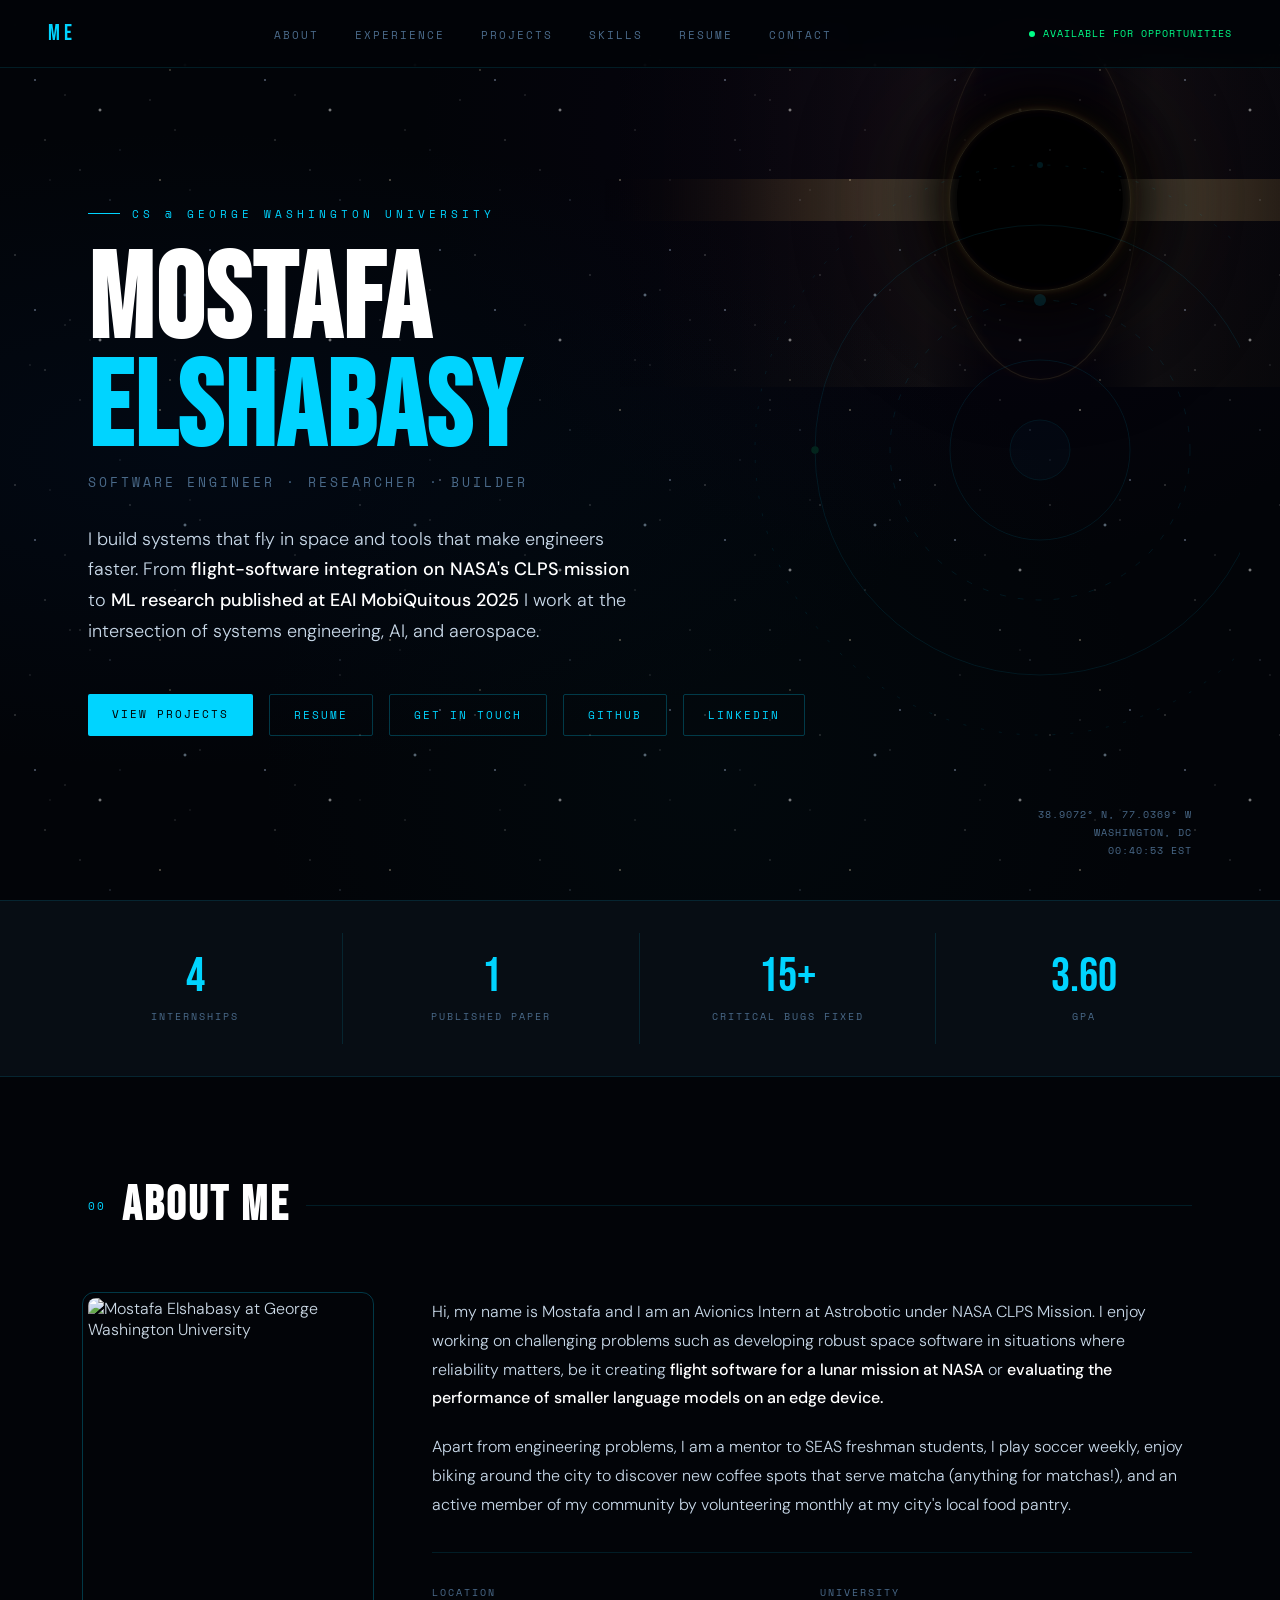
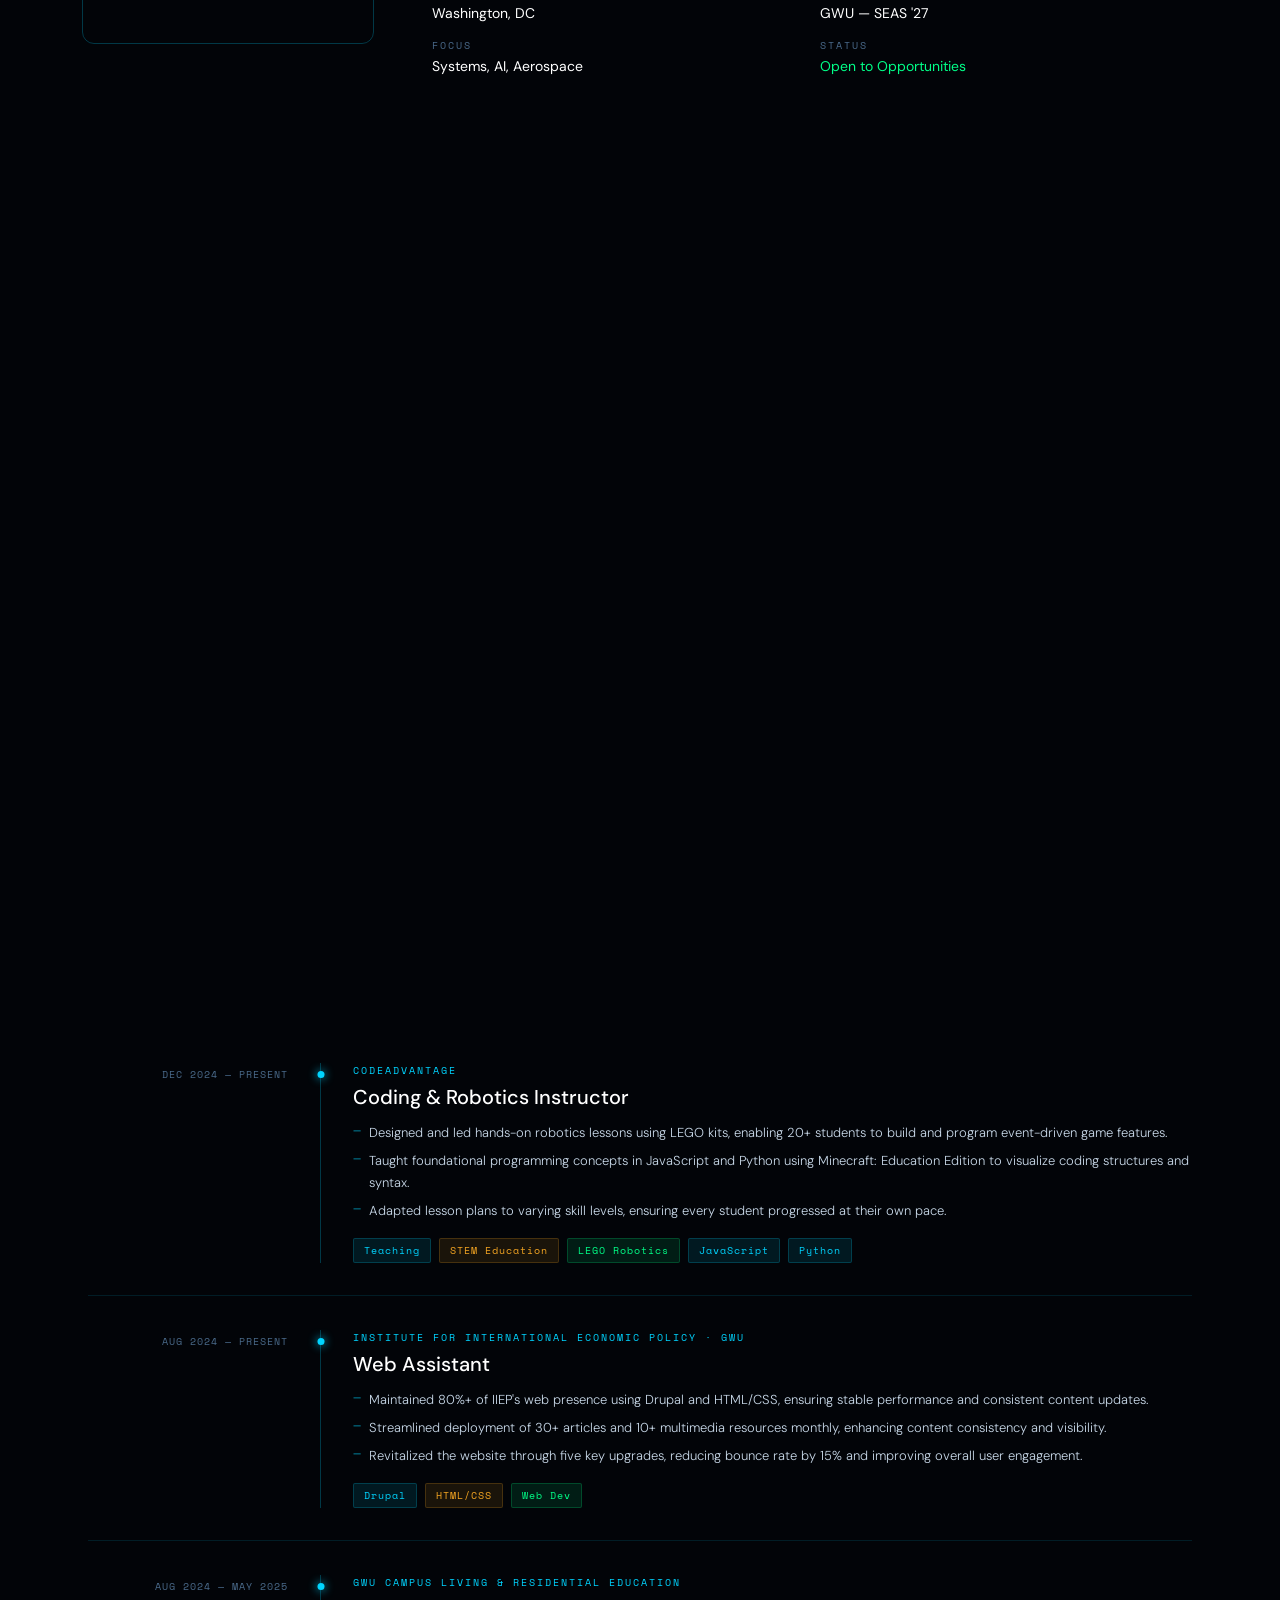
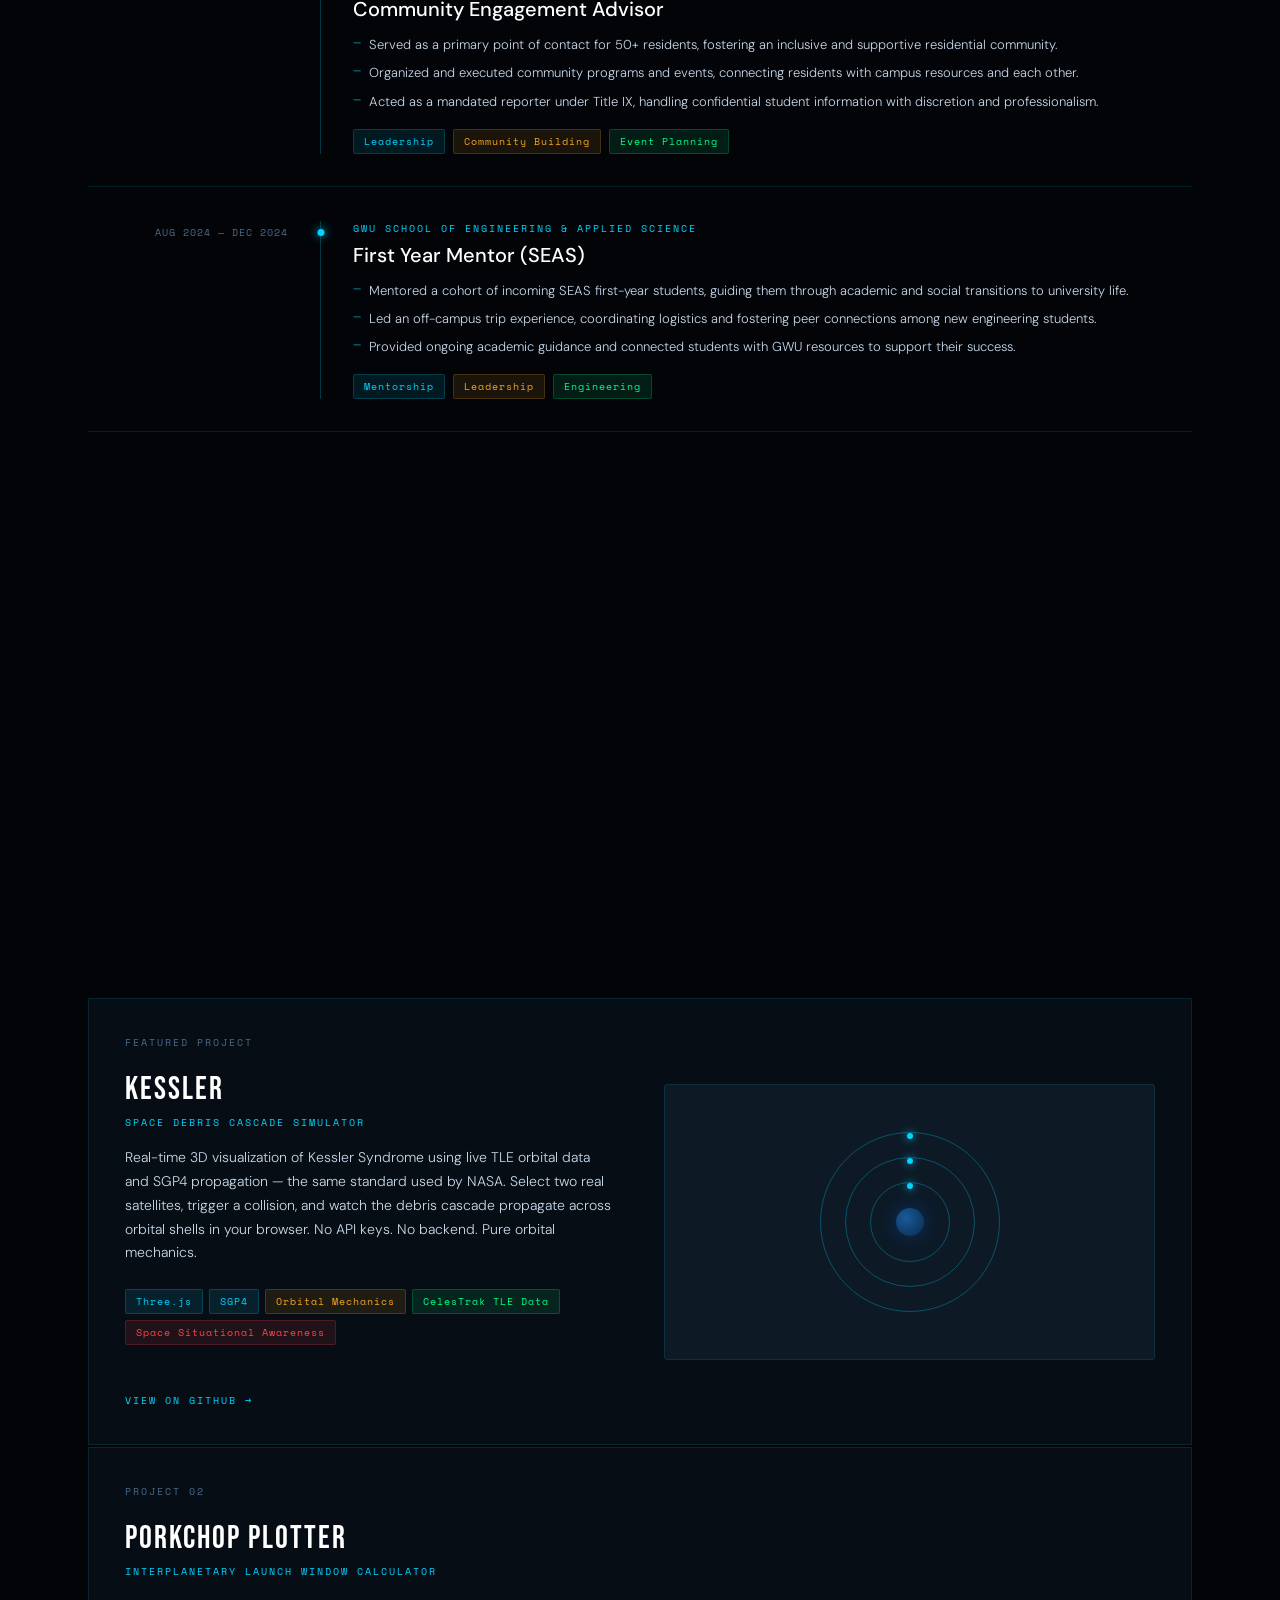
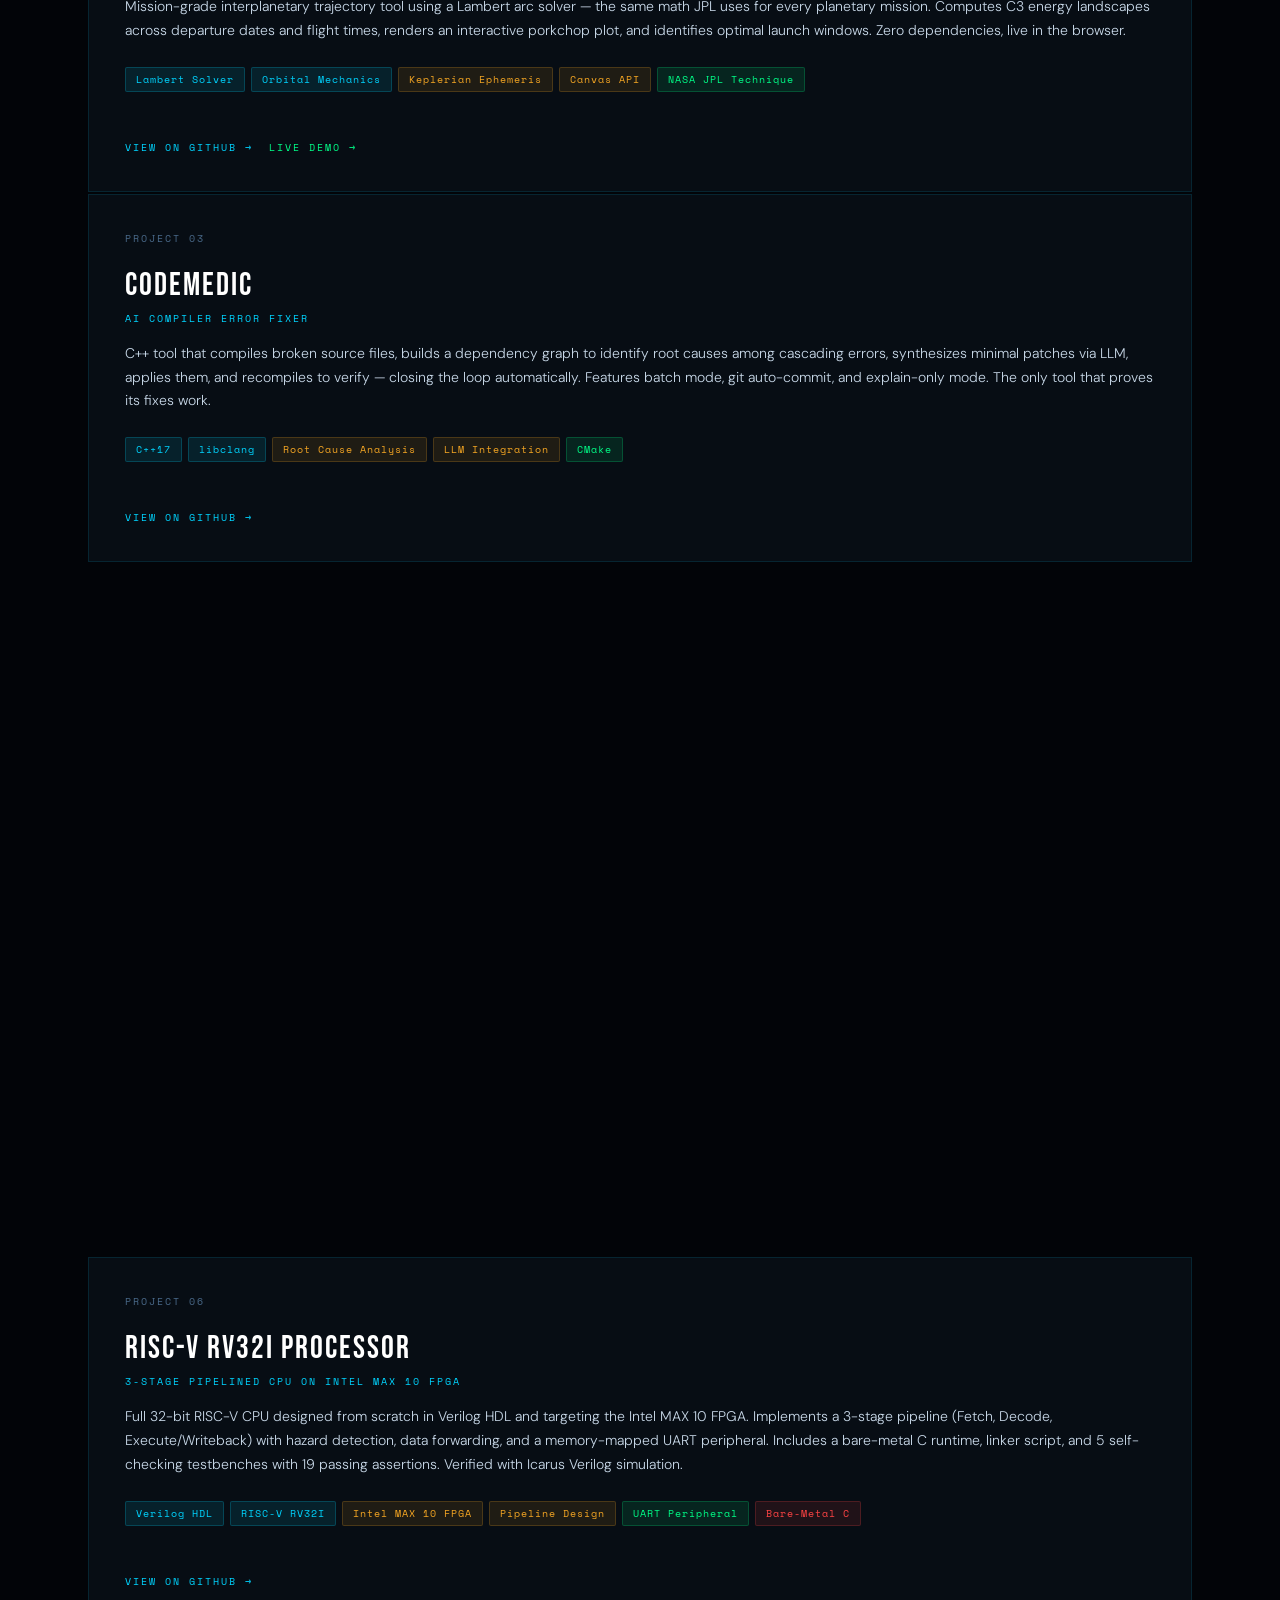
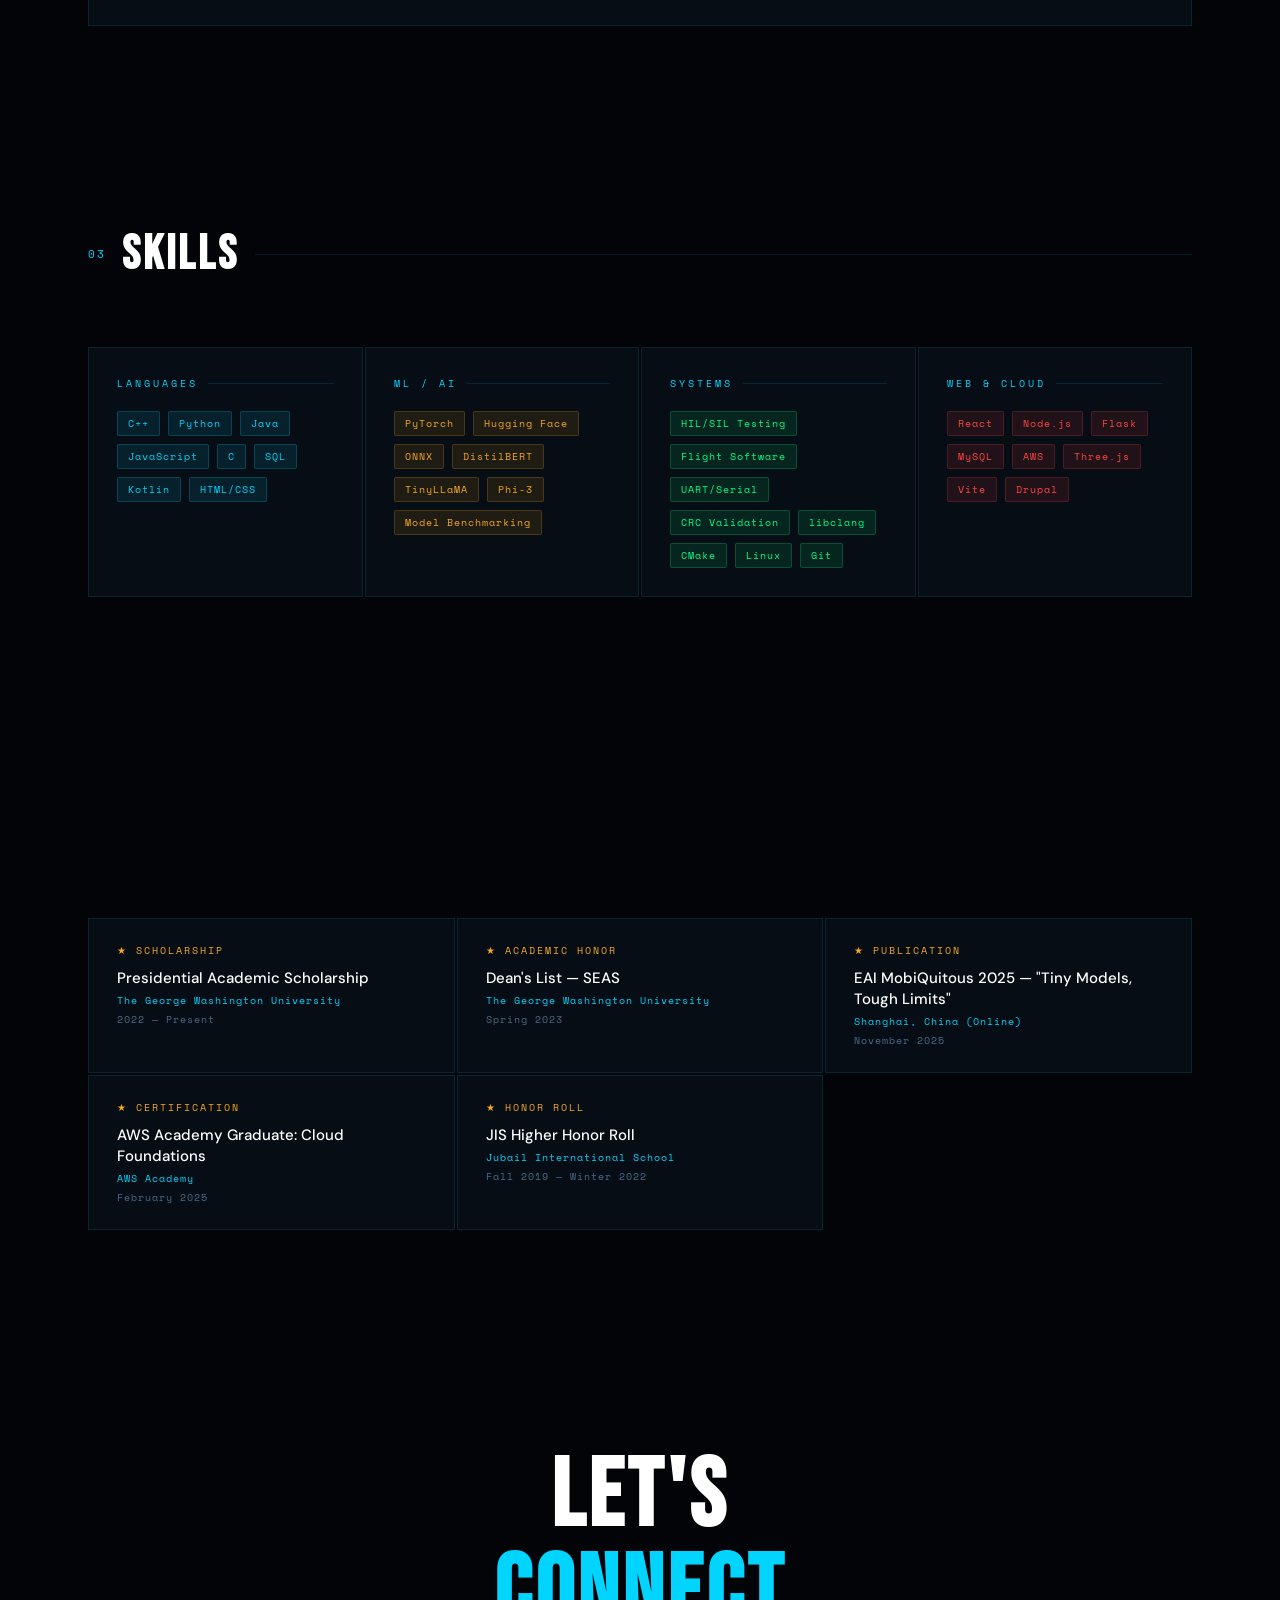
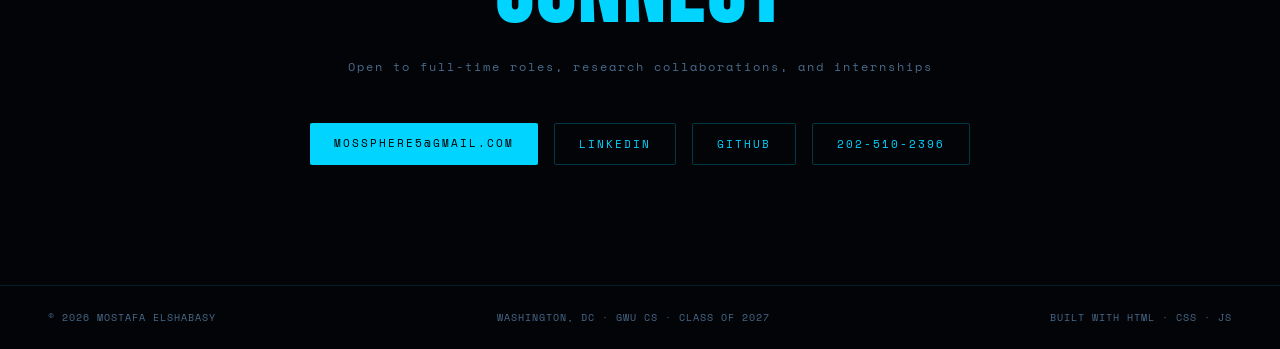
==== commit 710fd803: "Fix formatting in hero bio paragraph Removed extra dash in the bio paragraph." ====
--- a/index.html
+++ b/index.html
@@ -79,7 +79,7 @@
     <p class="hero-bio">
       I build systems that fly in space and tools that make engineers faster.
       From <strong>flight-software integration on NASA's CLPS mission</strong> to
-      <strong>ML research published at EAI MobiQuitous 2025</strong> — I work at the
+      <strong>ML research published at EAI MobiQuitous 2025</strong> I work at the
       intersection of systems engineering, AI, and aerospace.
     </p>
     <div class="hero-links">
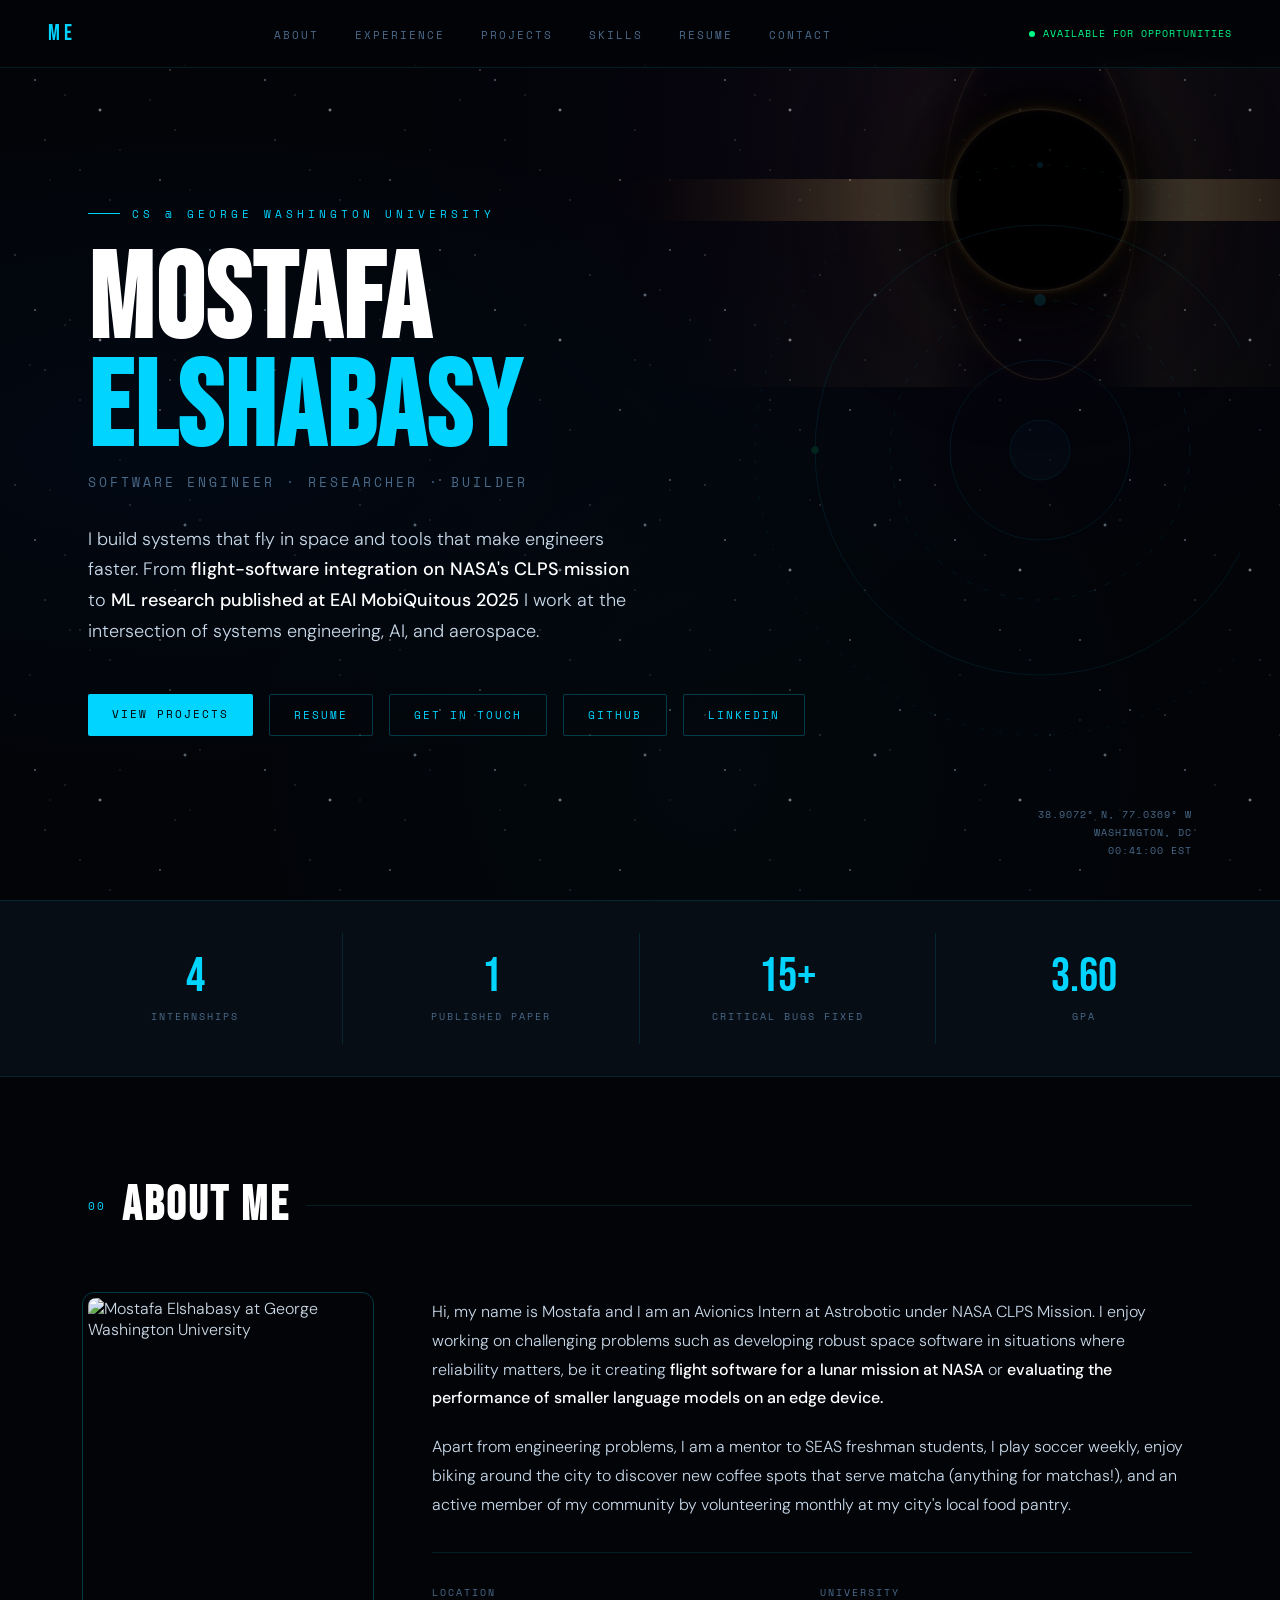
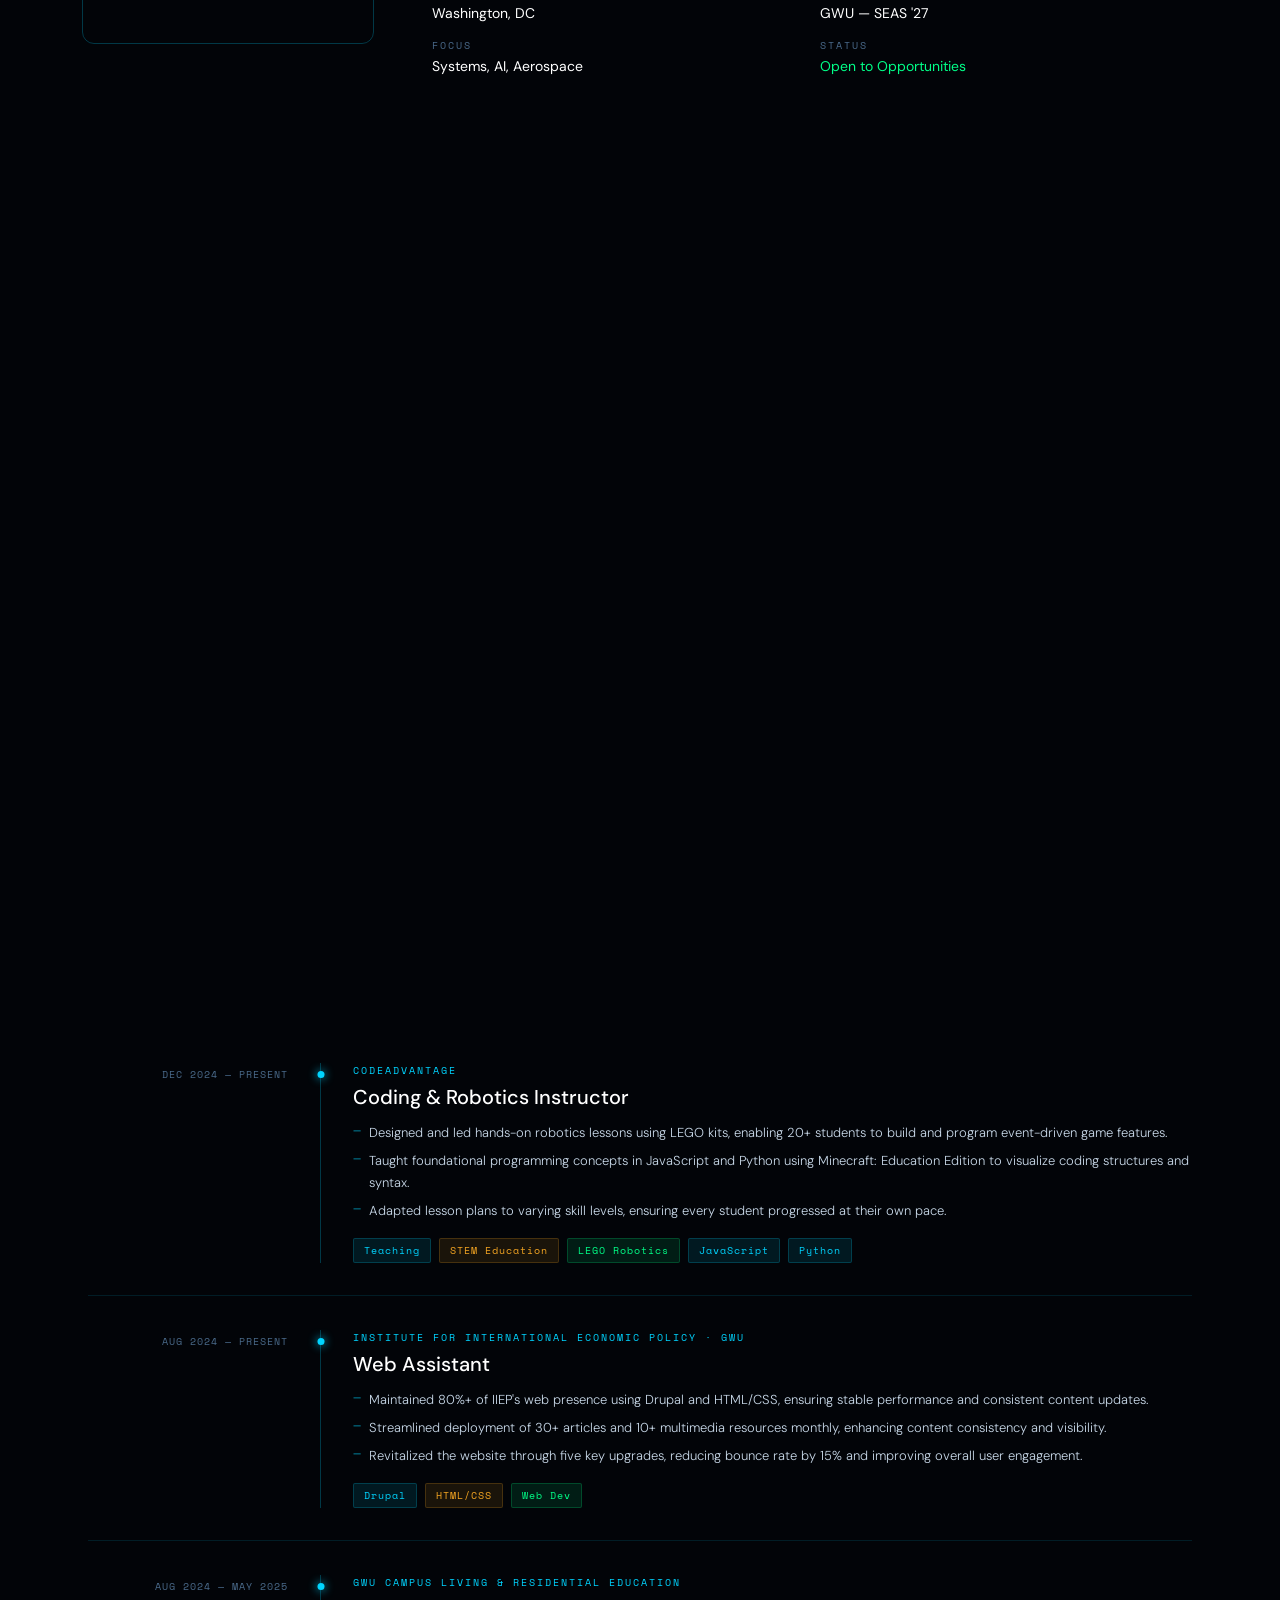
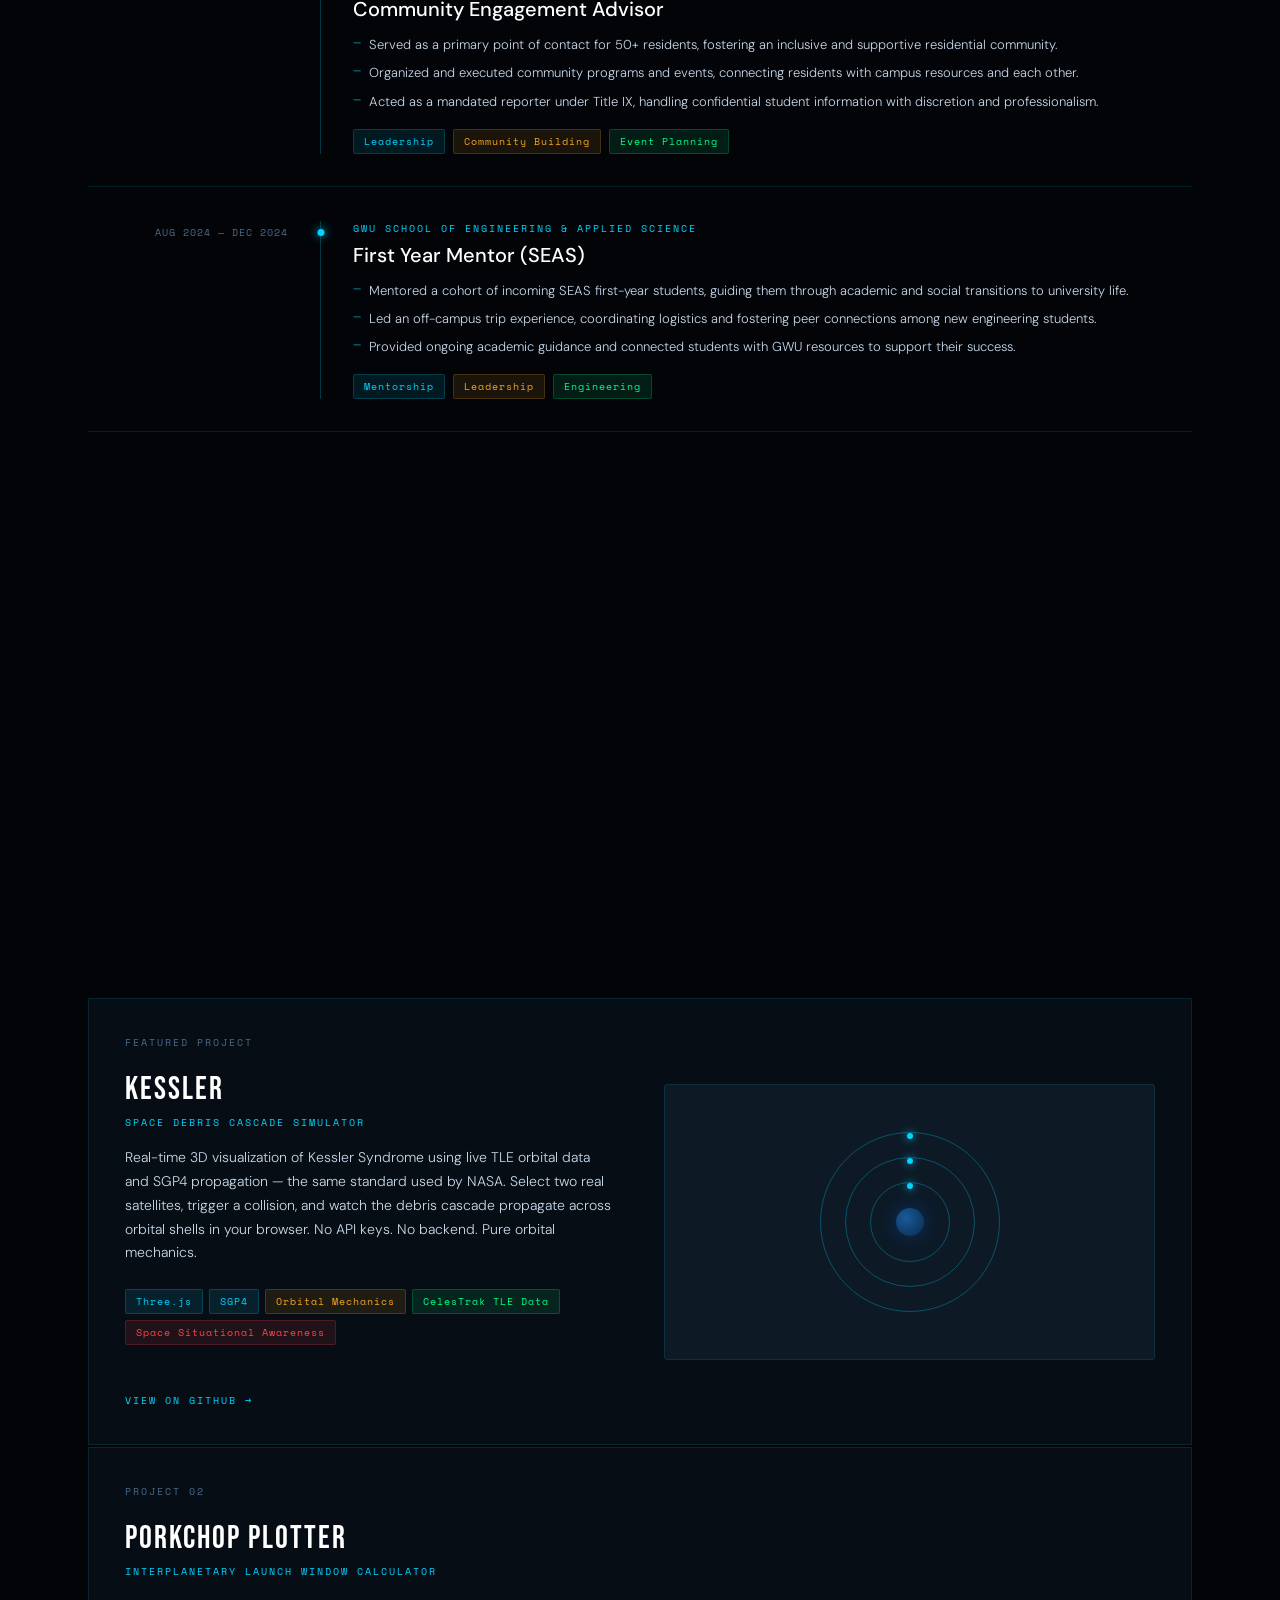
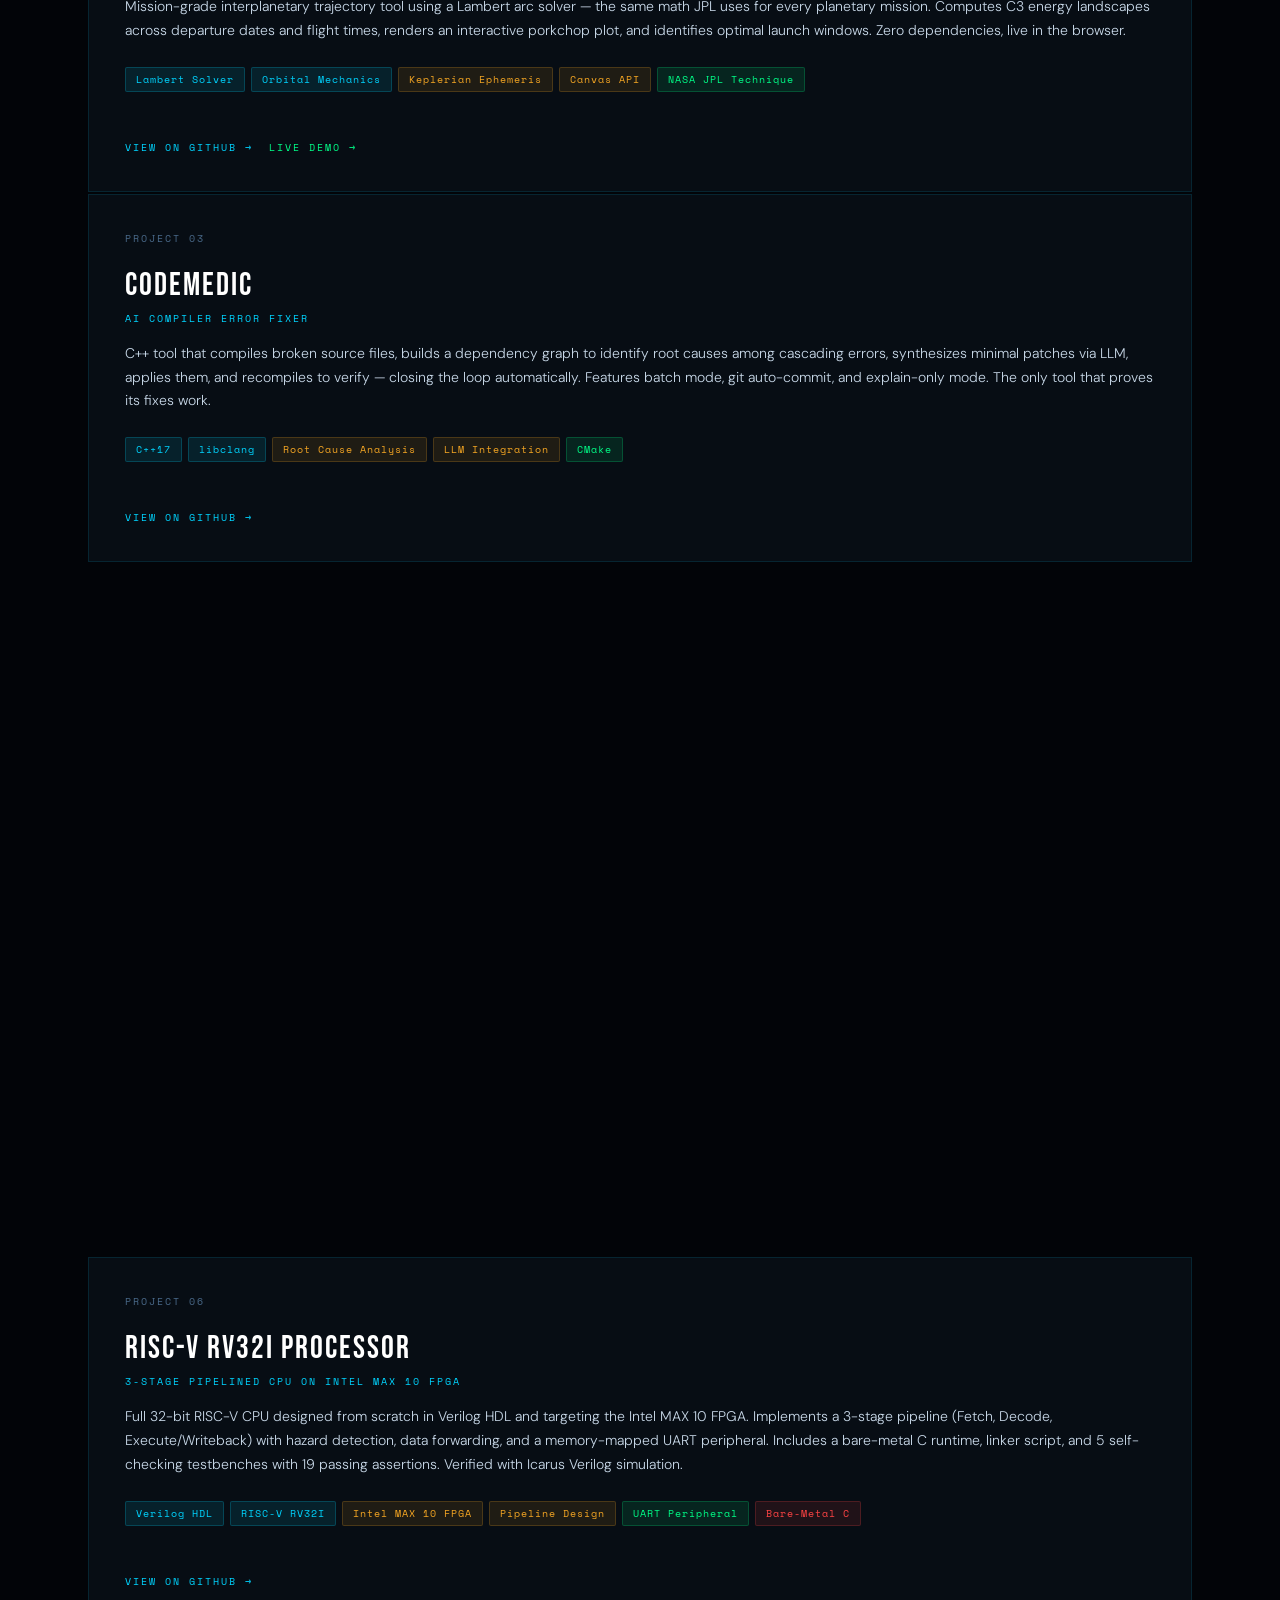
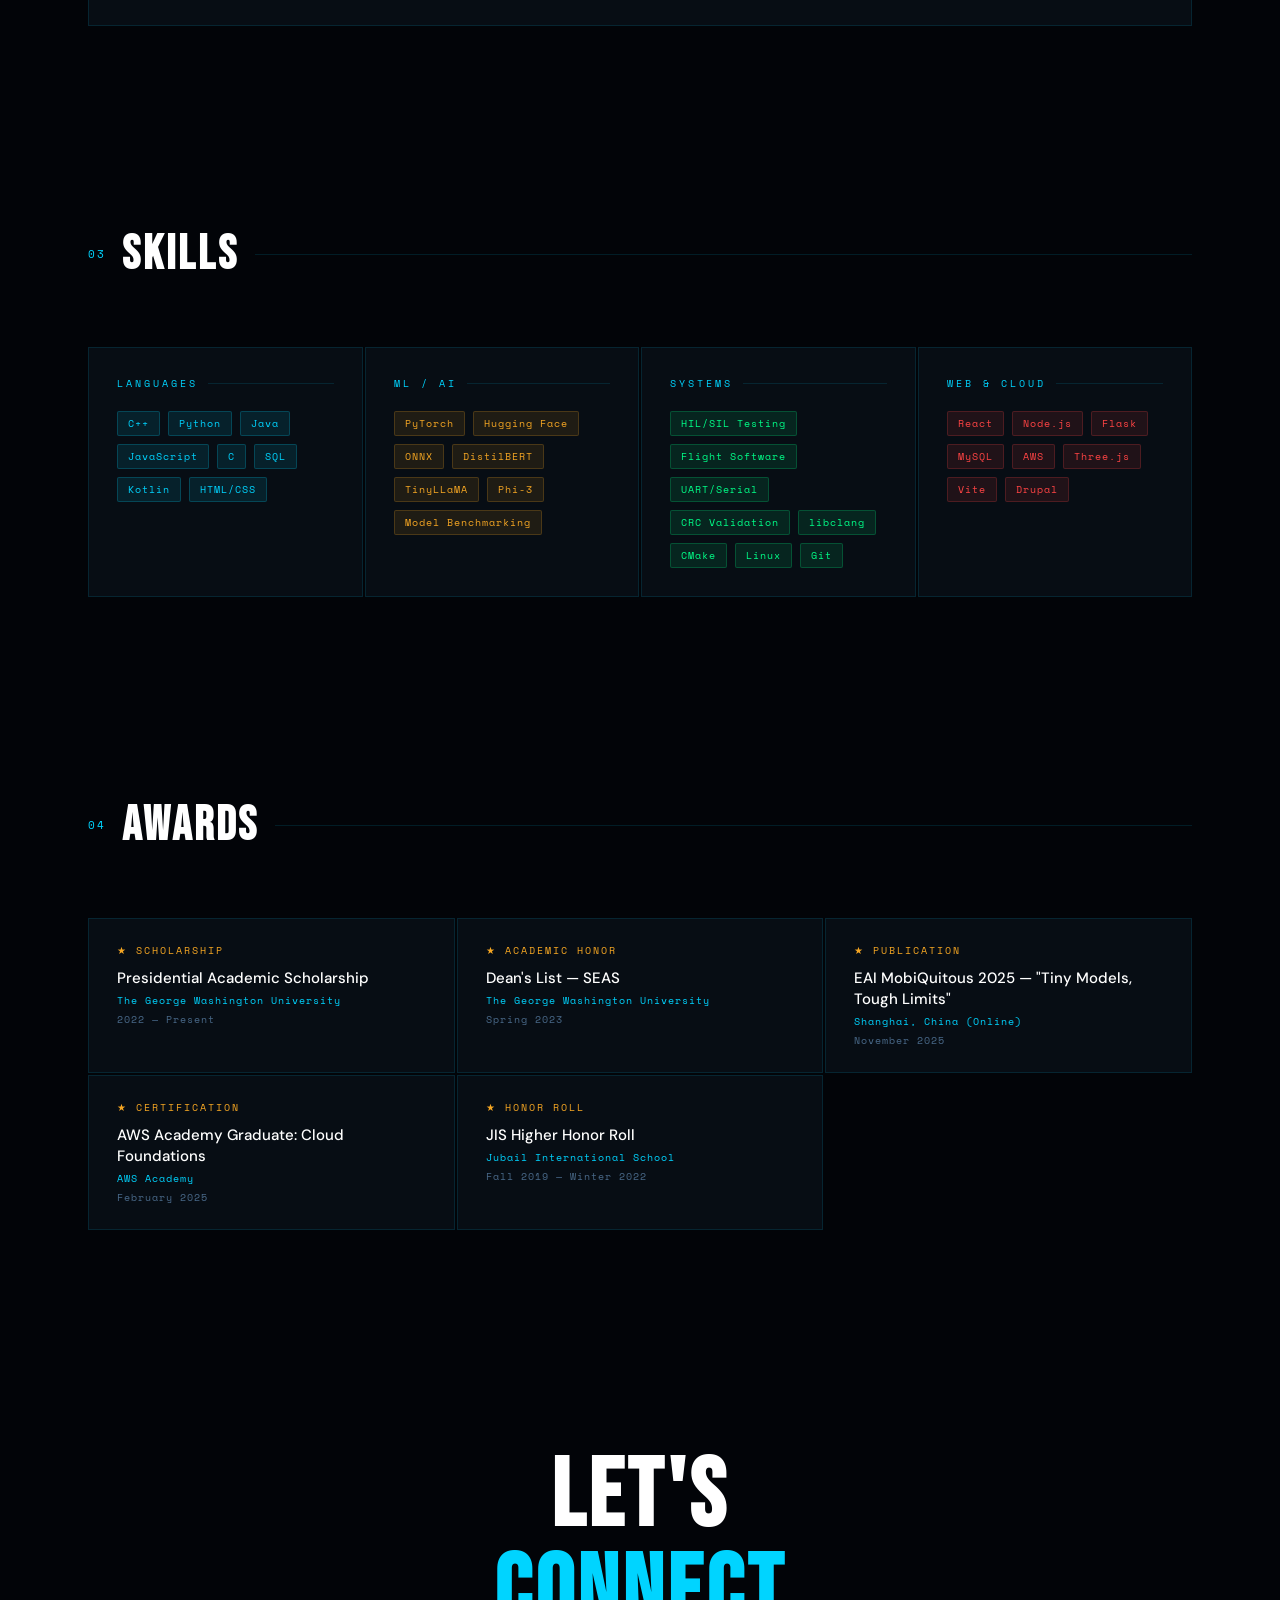
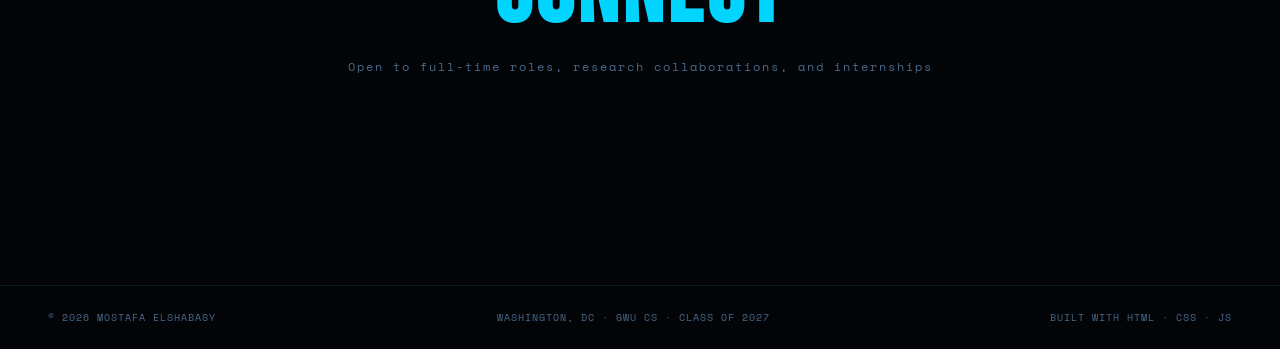
==== commit 926138dc: "Fix description meta tag formatting" ====
--- a/index.html
+++ b/index.html
@@ -4,7 +4,7 @@
 <meta charset="UTF-8"/>
 <meta name="viewport" content="width=device-width, initial-scale=1.0"/>
 <title>Mostafa Elshabasy — Software Engineer, Researcher, Builder</title>
-<meta name="description" content="Mostafa Elshabasy — Software engineer and researcher at George Washington University. Flight-software integration on NASA CLPS, ML research published at EAI MobiQuitous 2025. Building systems that fly in space.">
+<meta name="description" content="Mostafa Elshabasy: Software engineer and researcher at George Washington University. Flight-software integration on NASA CLPS, ML research published at EAI MobiQuitous 2025. Building systems that fly in space.">
 <meta name="author" content="Mostafa Elshabasy">
 <link rel="canonical" href="https://mosspheree.github.io/Mostafa-Portfolio/">
 
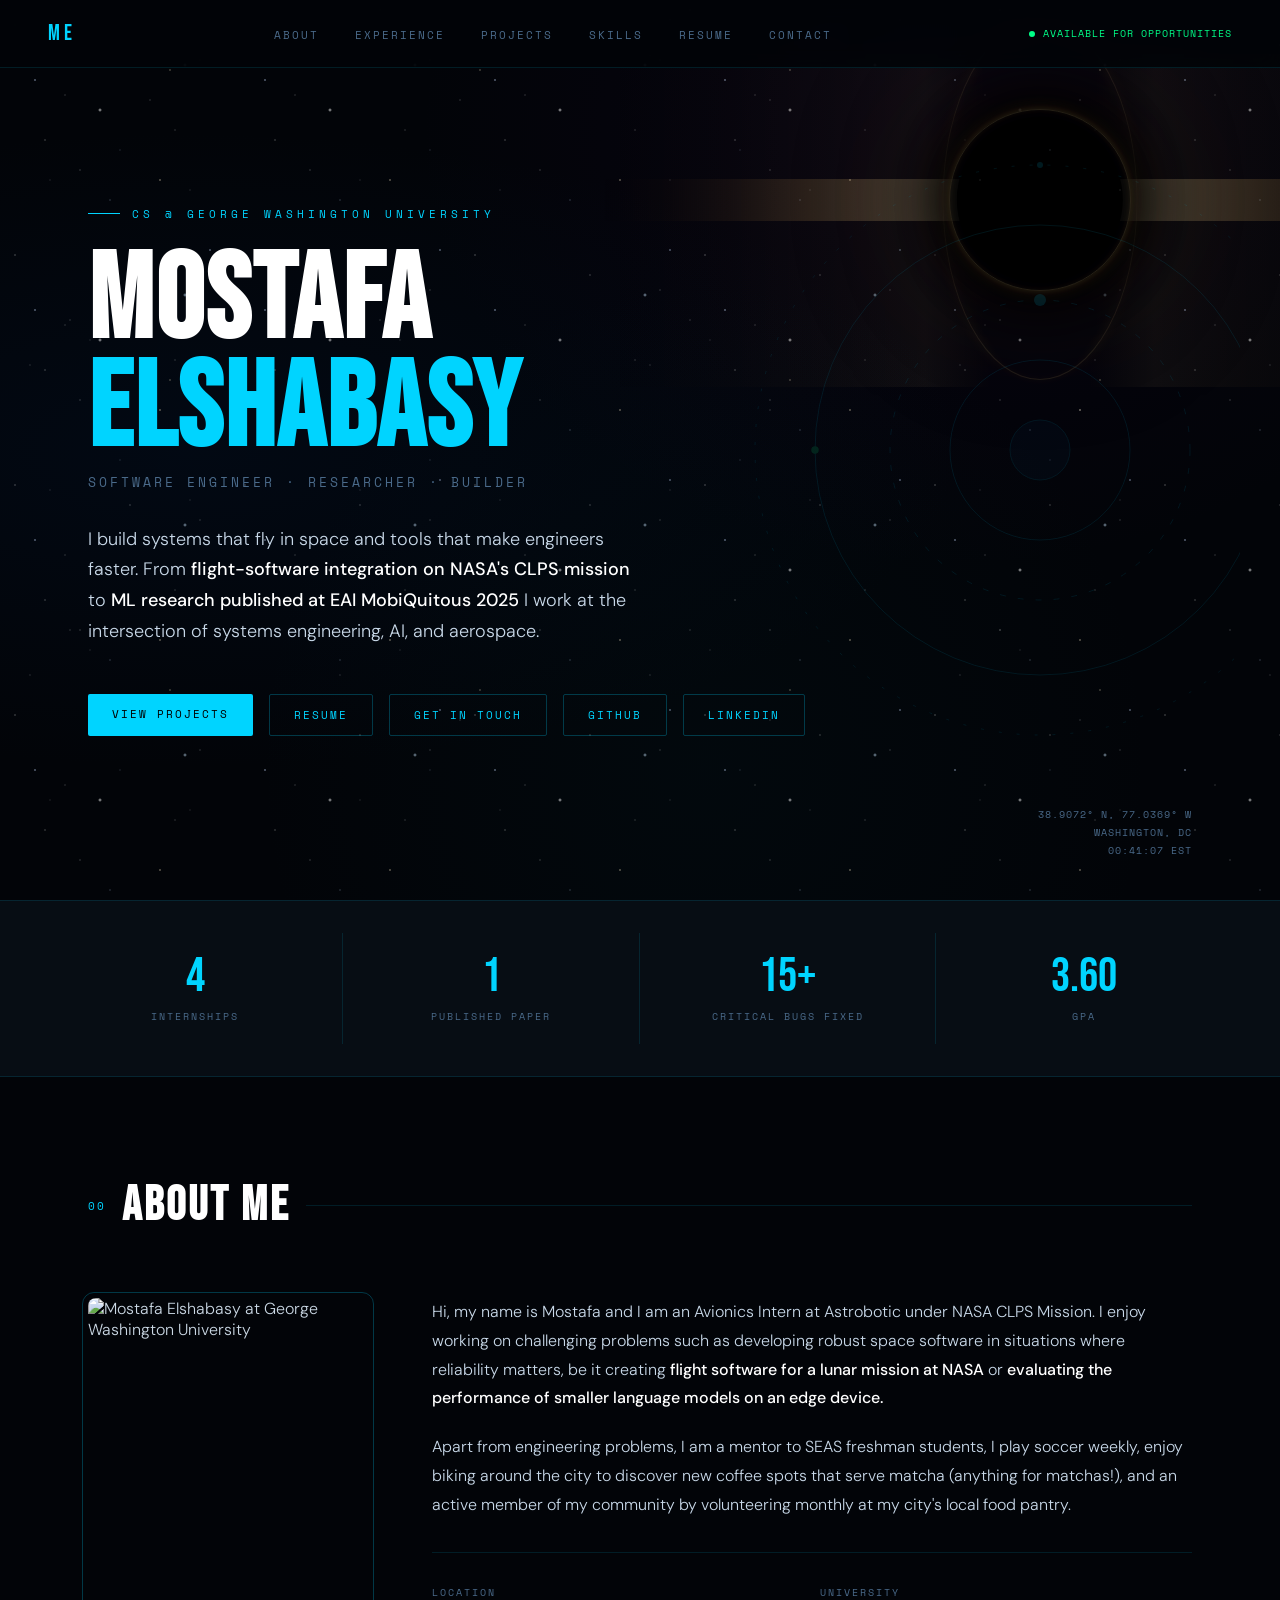
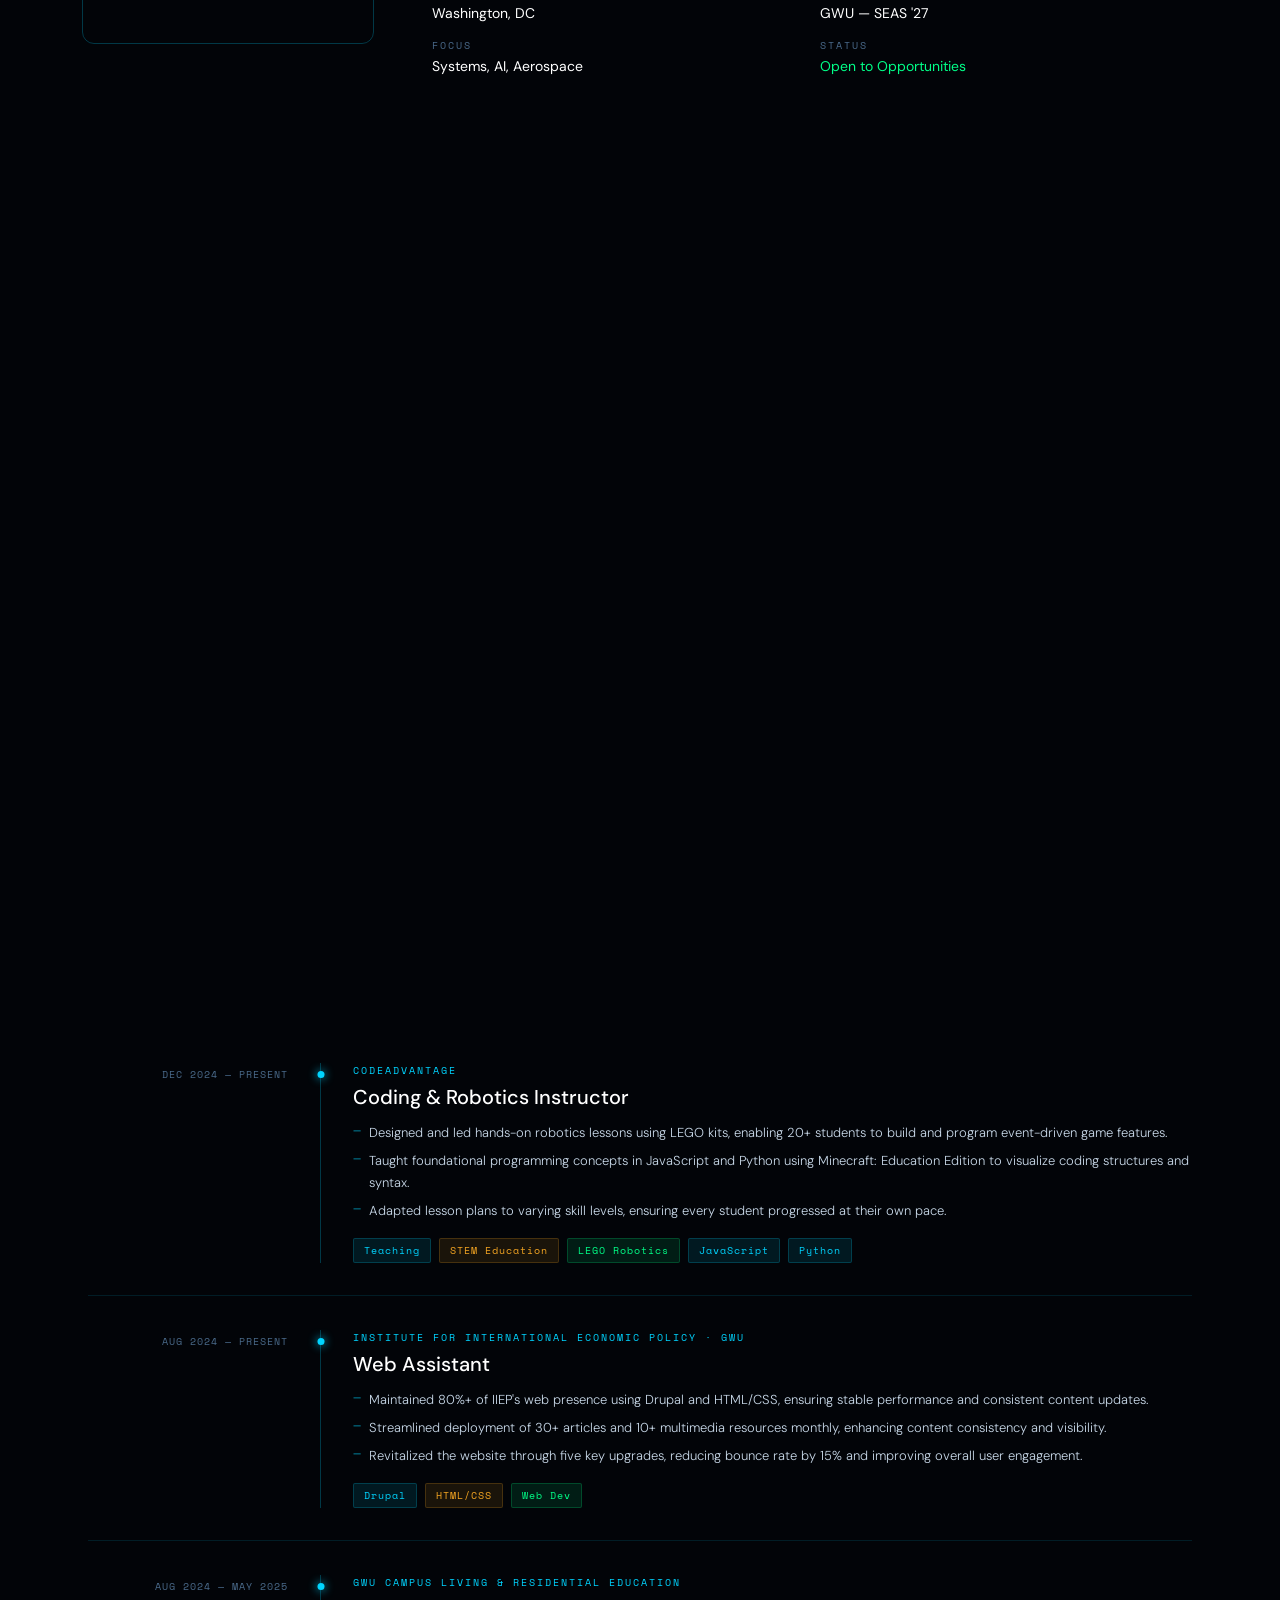
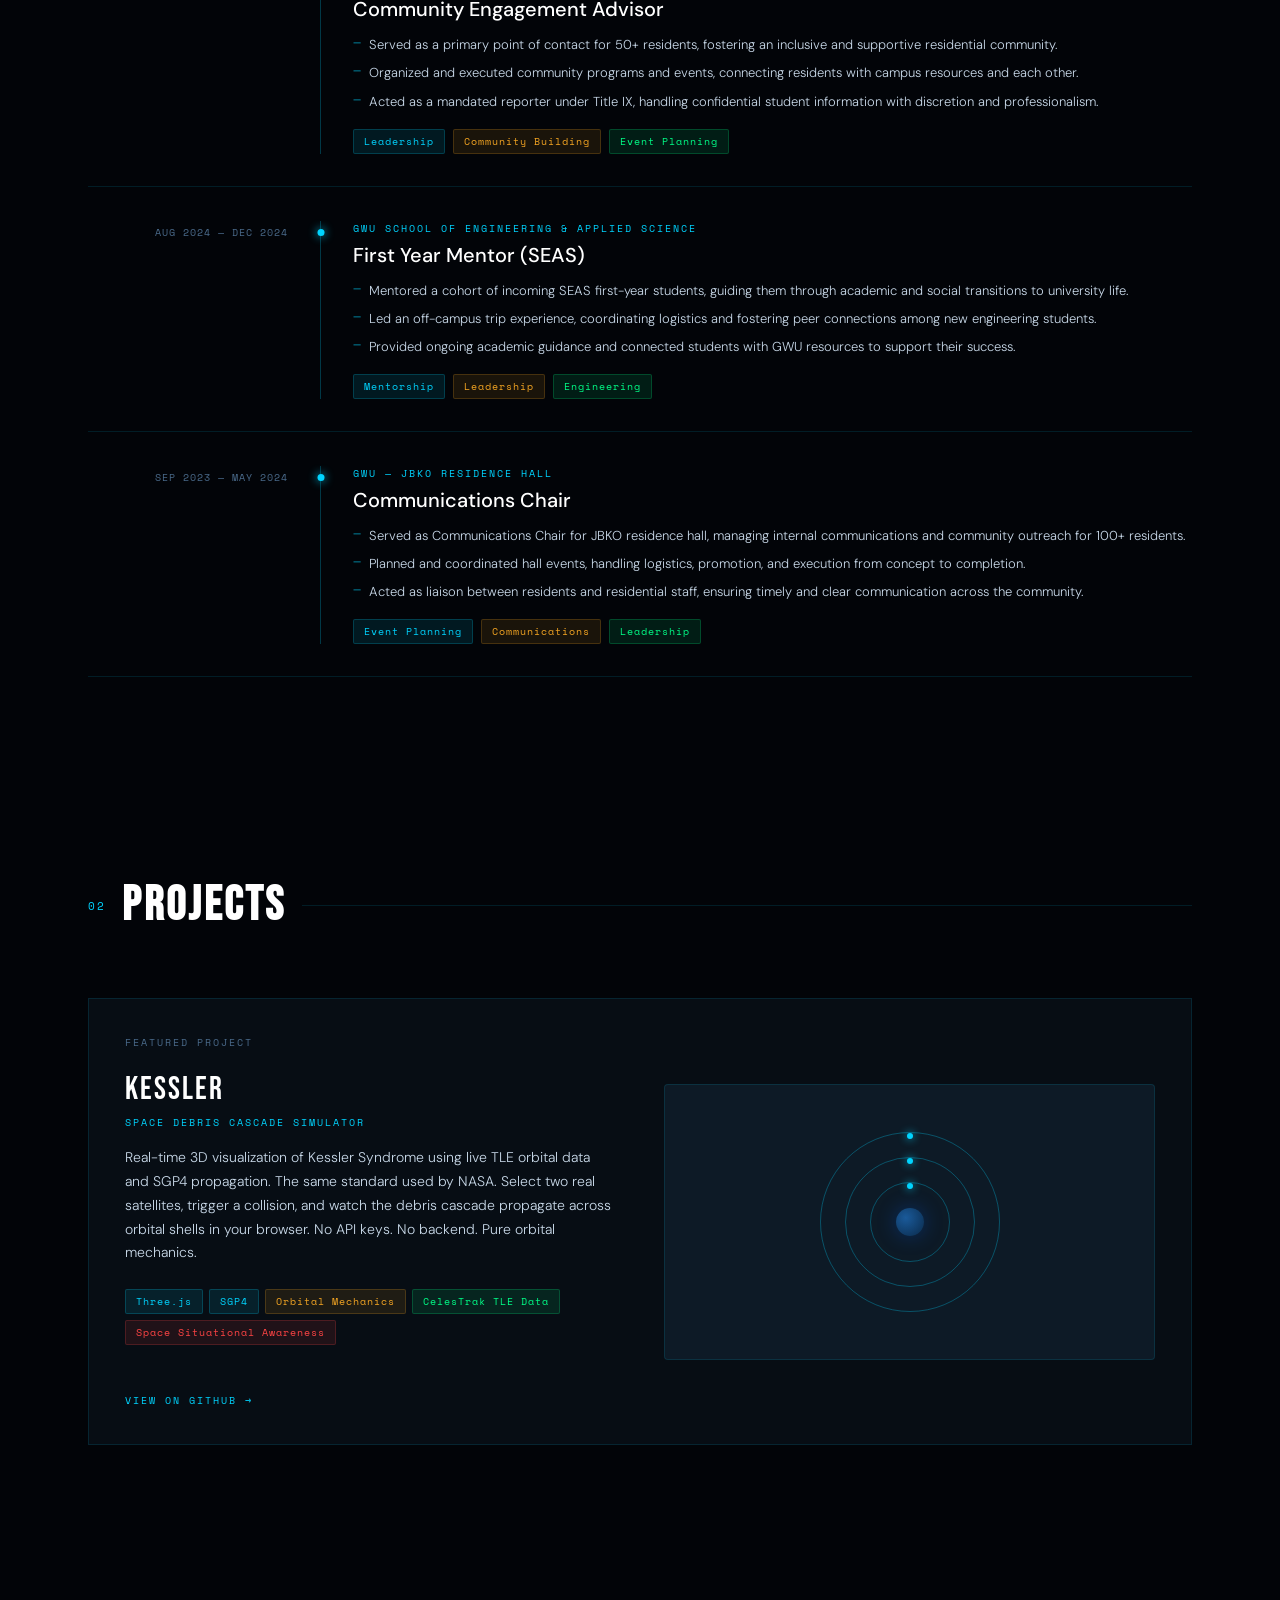
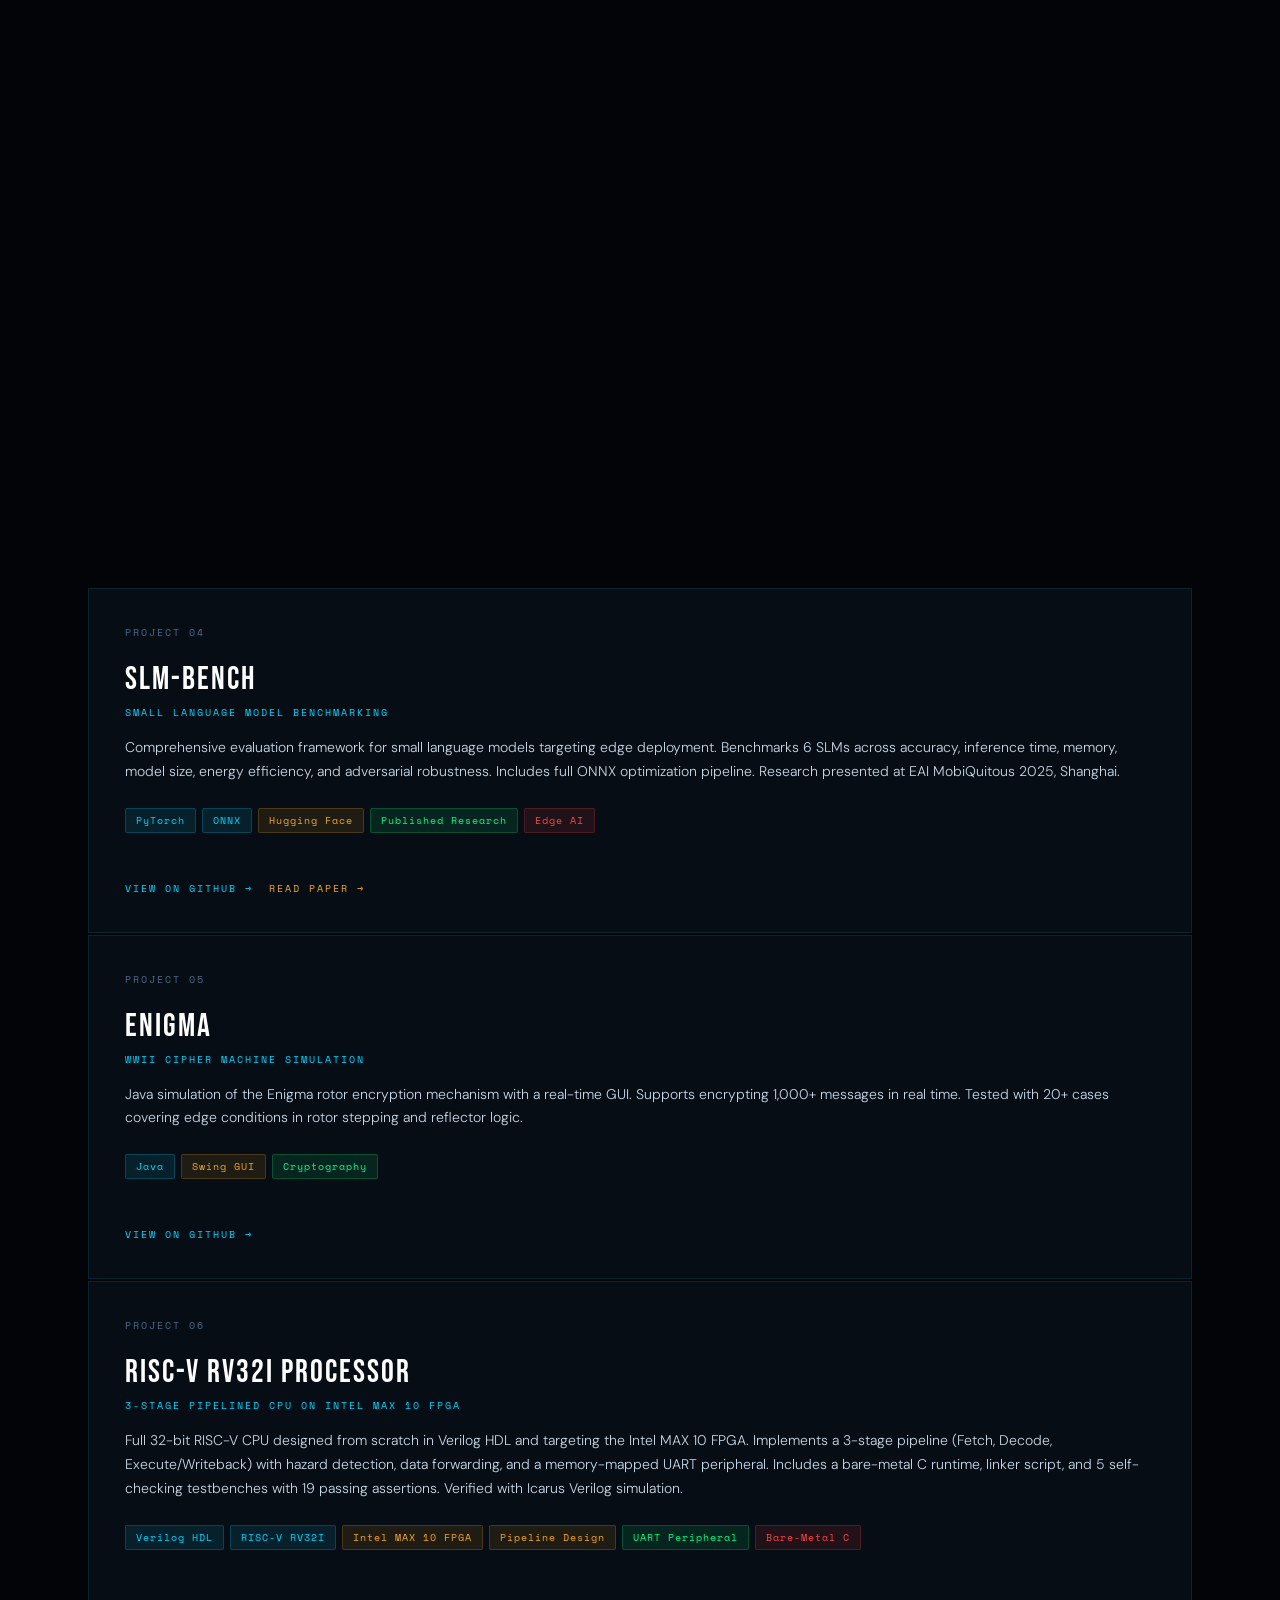
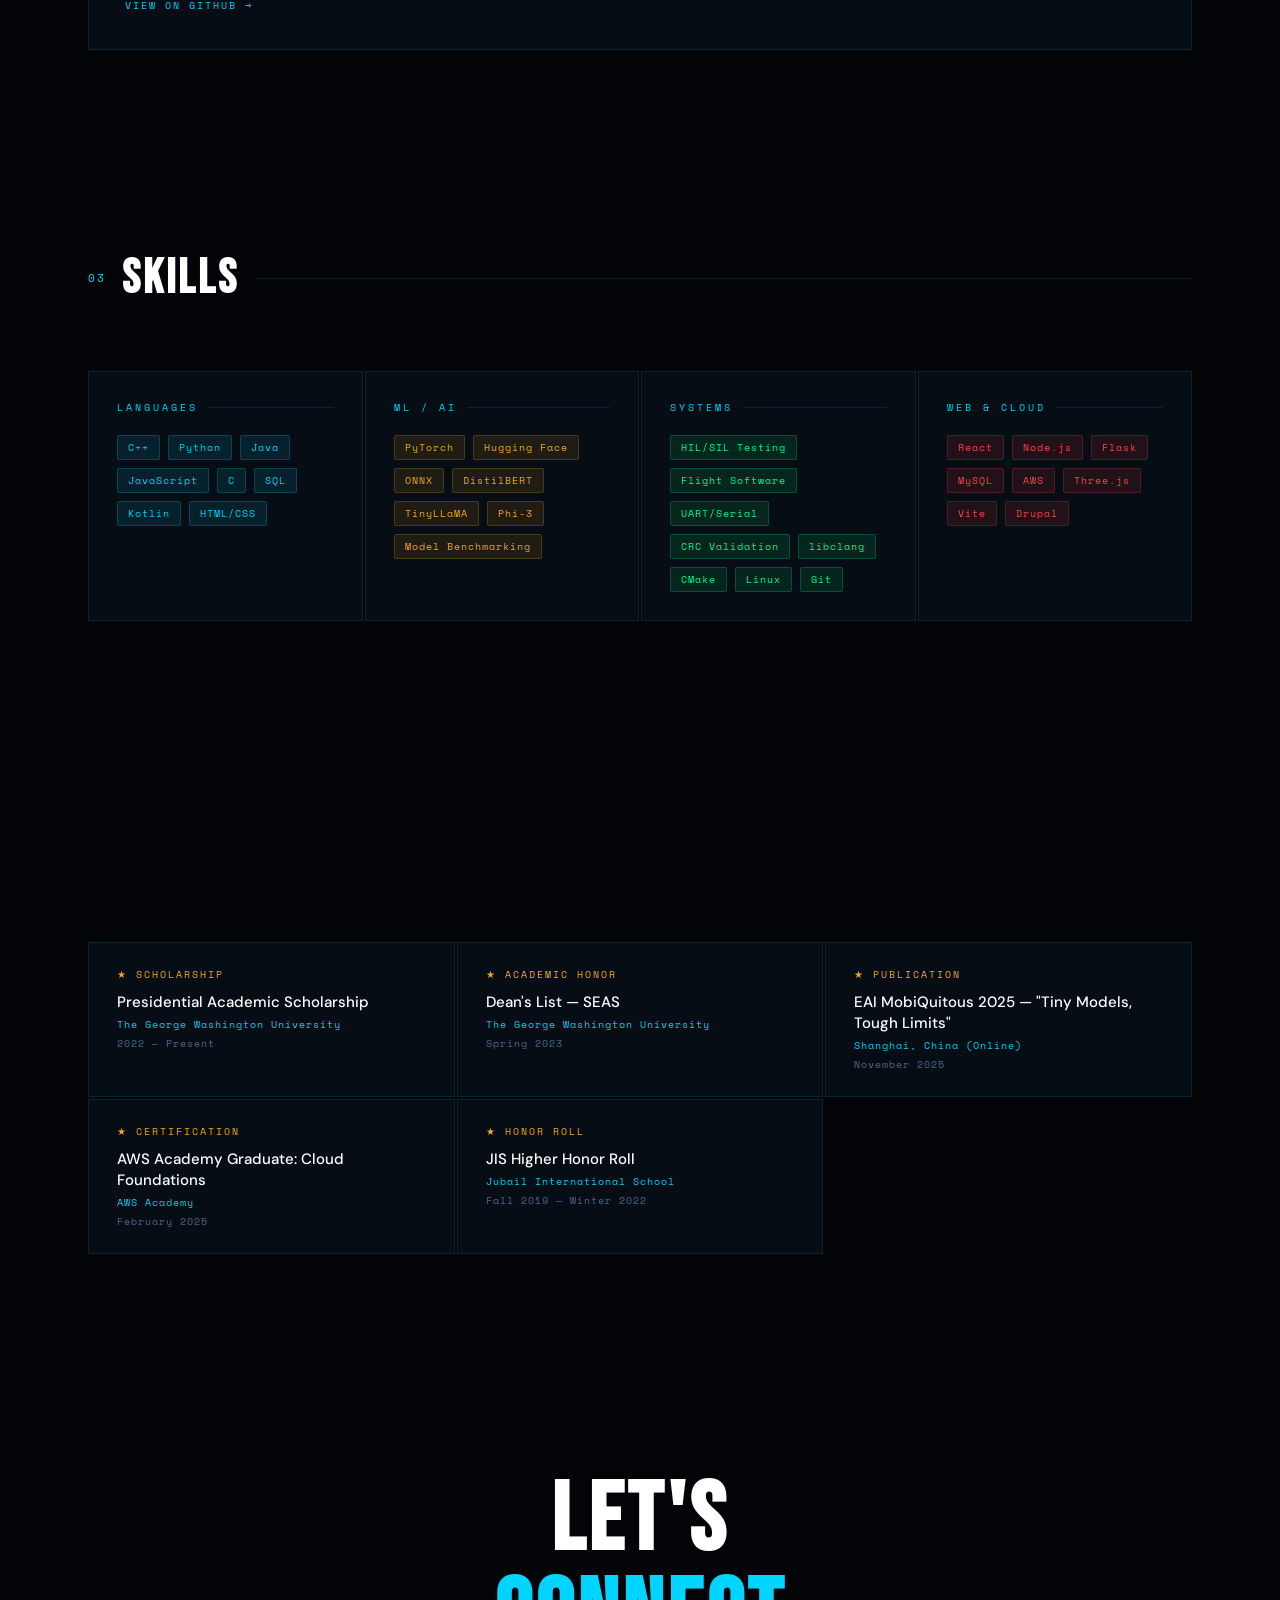
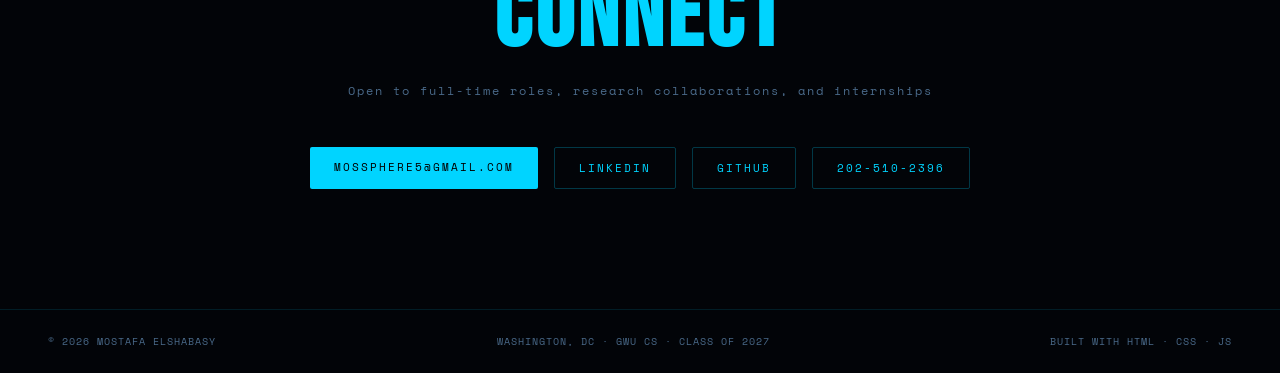
==== commit f811926c: "Update title for consistency and clarity" ====
--- a/index.html
+++ b/index.html
@@ -3,7 +3,7 @@
 <head>
 <meta charset="UTF-8"/>
 <meta name="viewport" content="width=device-width, initial-scale=1.0"/>
-<title>Mostafa Elshabasy — Software Engineer, Researcher, Builder</title>
+<title>Mostafa Elshabasy: Software Engineer, Researcher, Builder</title>
 <meta name="description" content="Mostafa Elshabasy: Software engineer and researcher at George Washington University. Flight-software integration on NASA CLPS, ML research published at EAI MobiQuitous 2025. Building systems that fly in space.">
 <meta name="author" content="Mostafa Elshabasy">
 <link rel="canonical" href="https://mosspheree.github.io/Mostafa-Portfolio/">
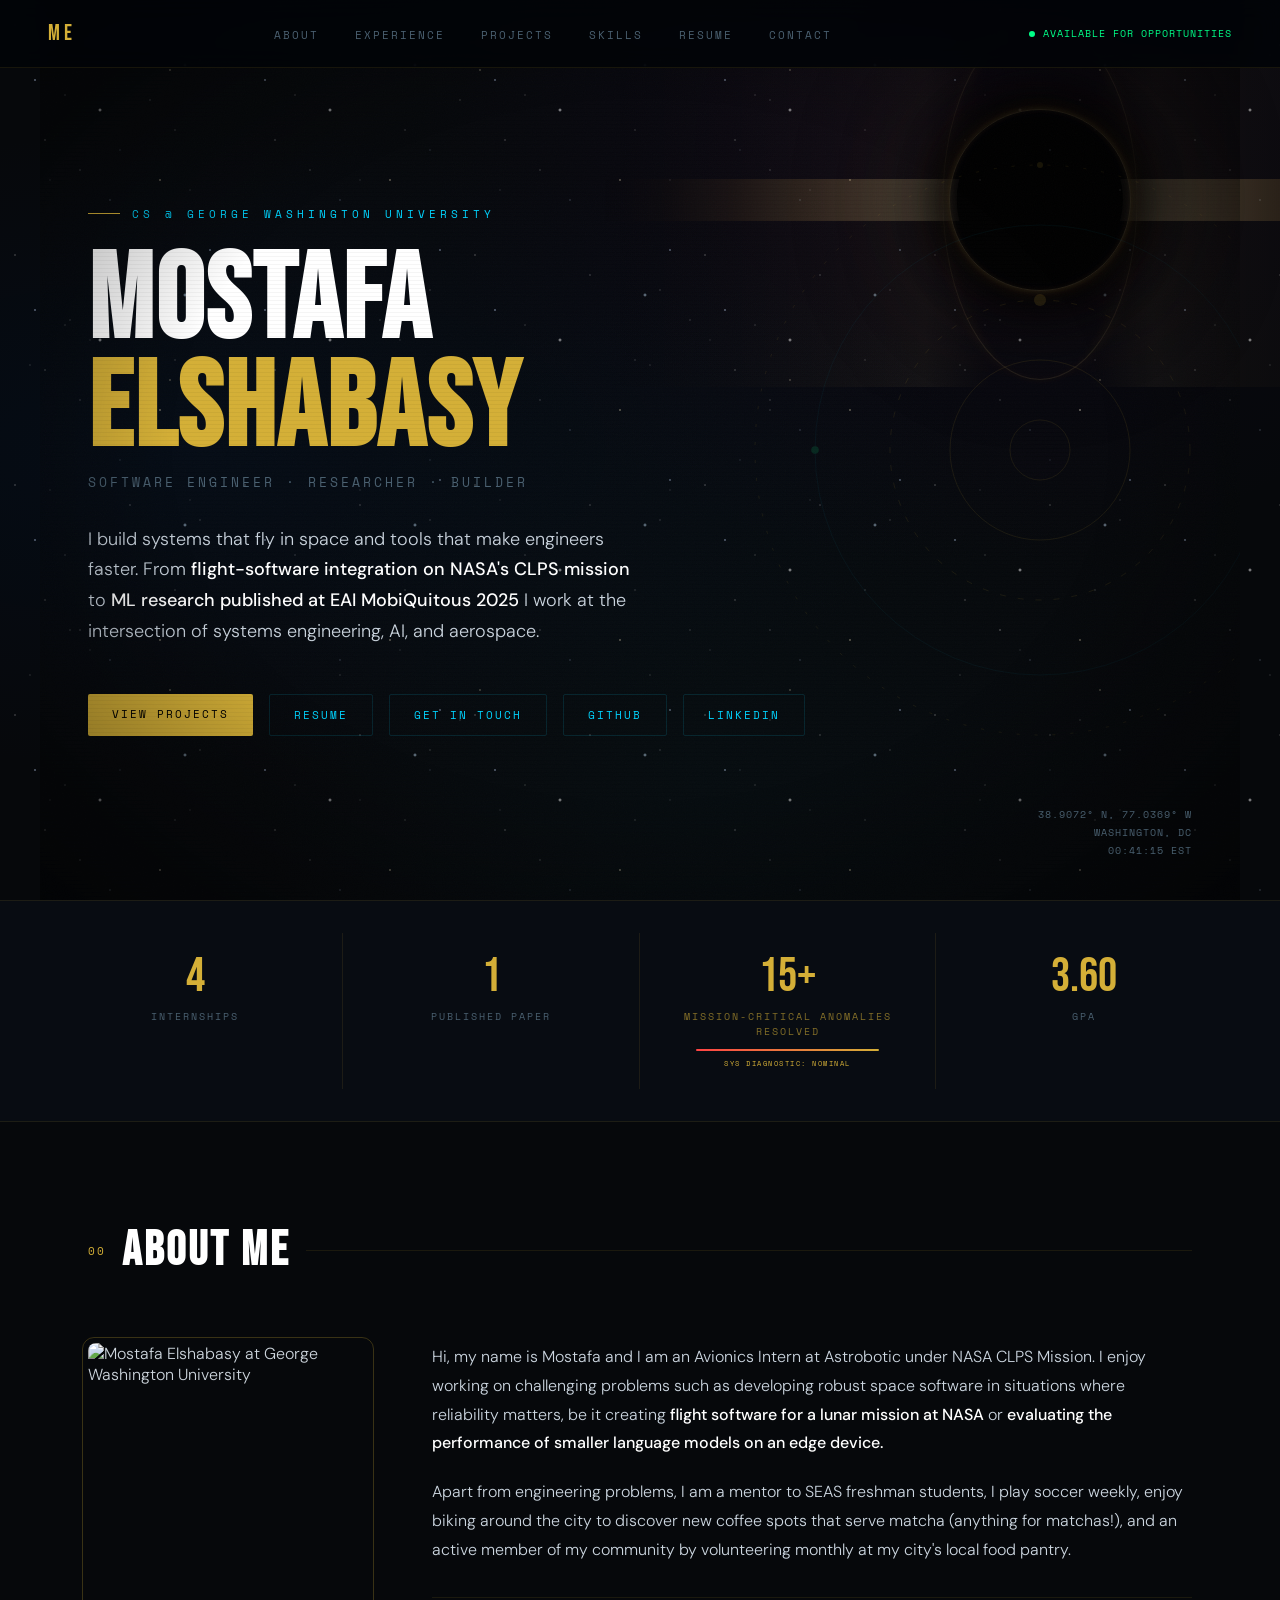
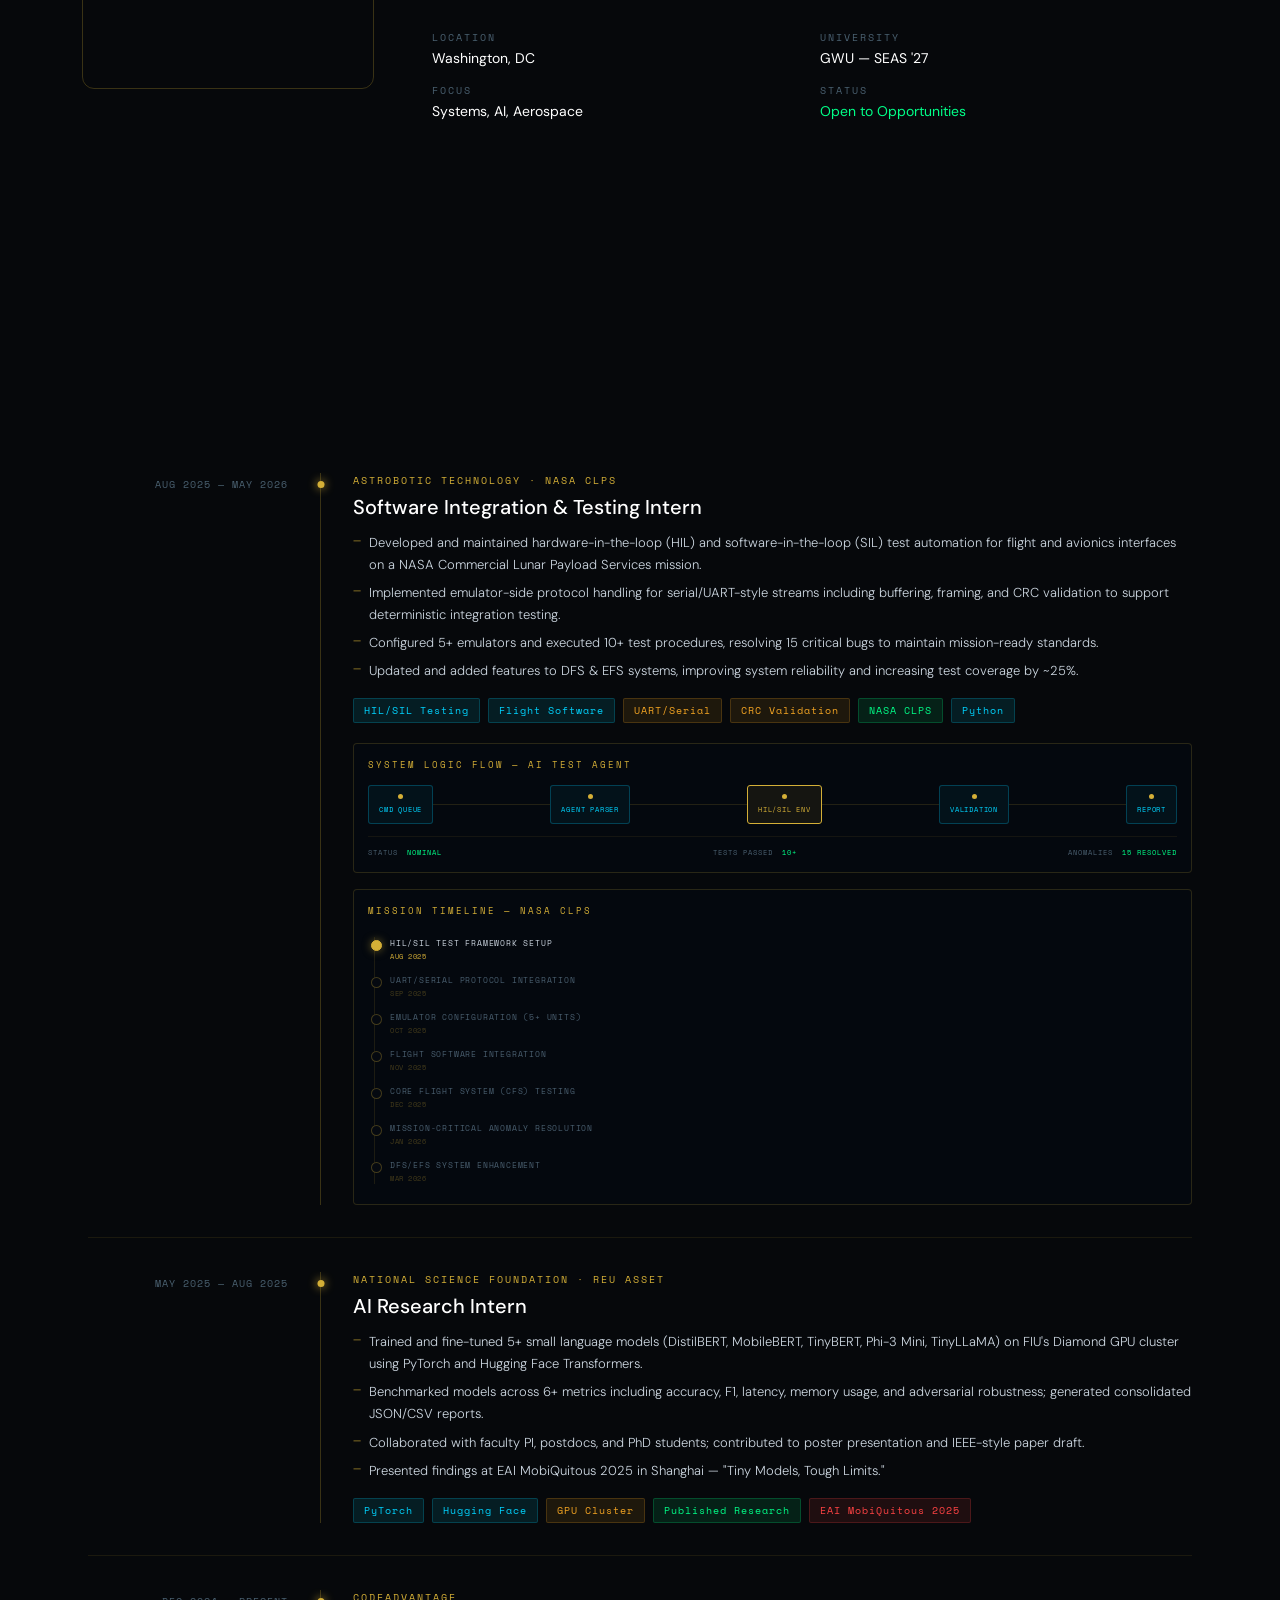
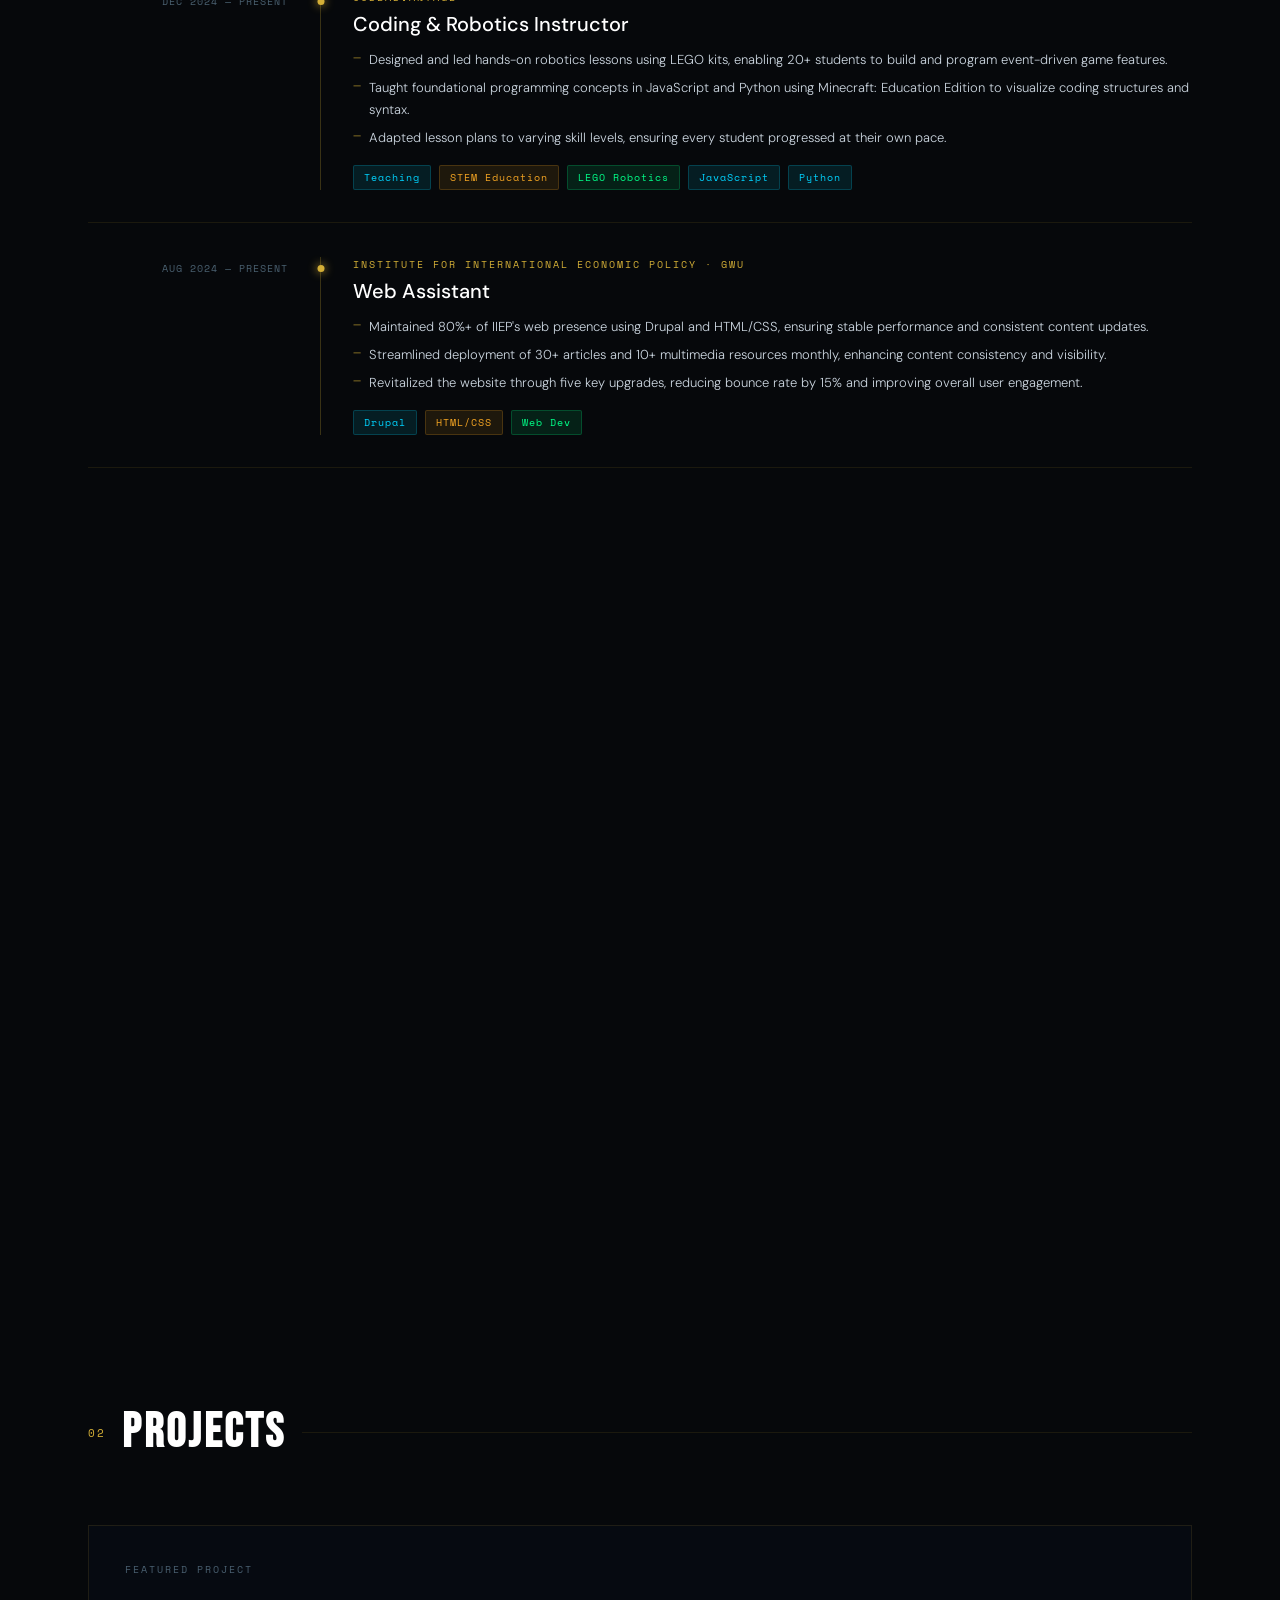
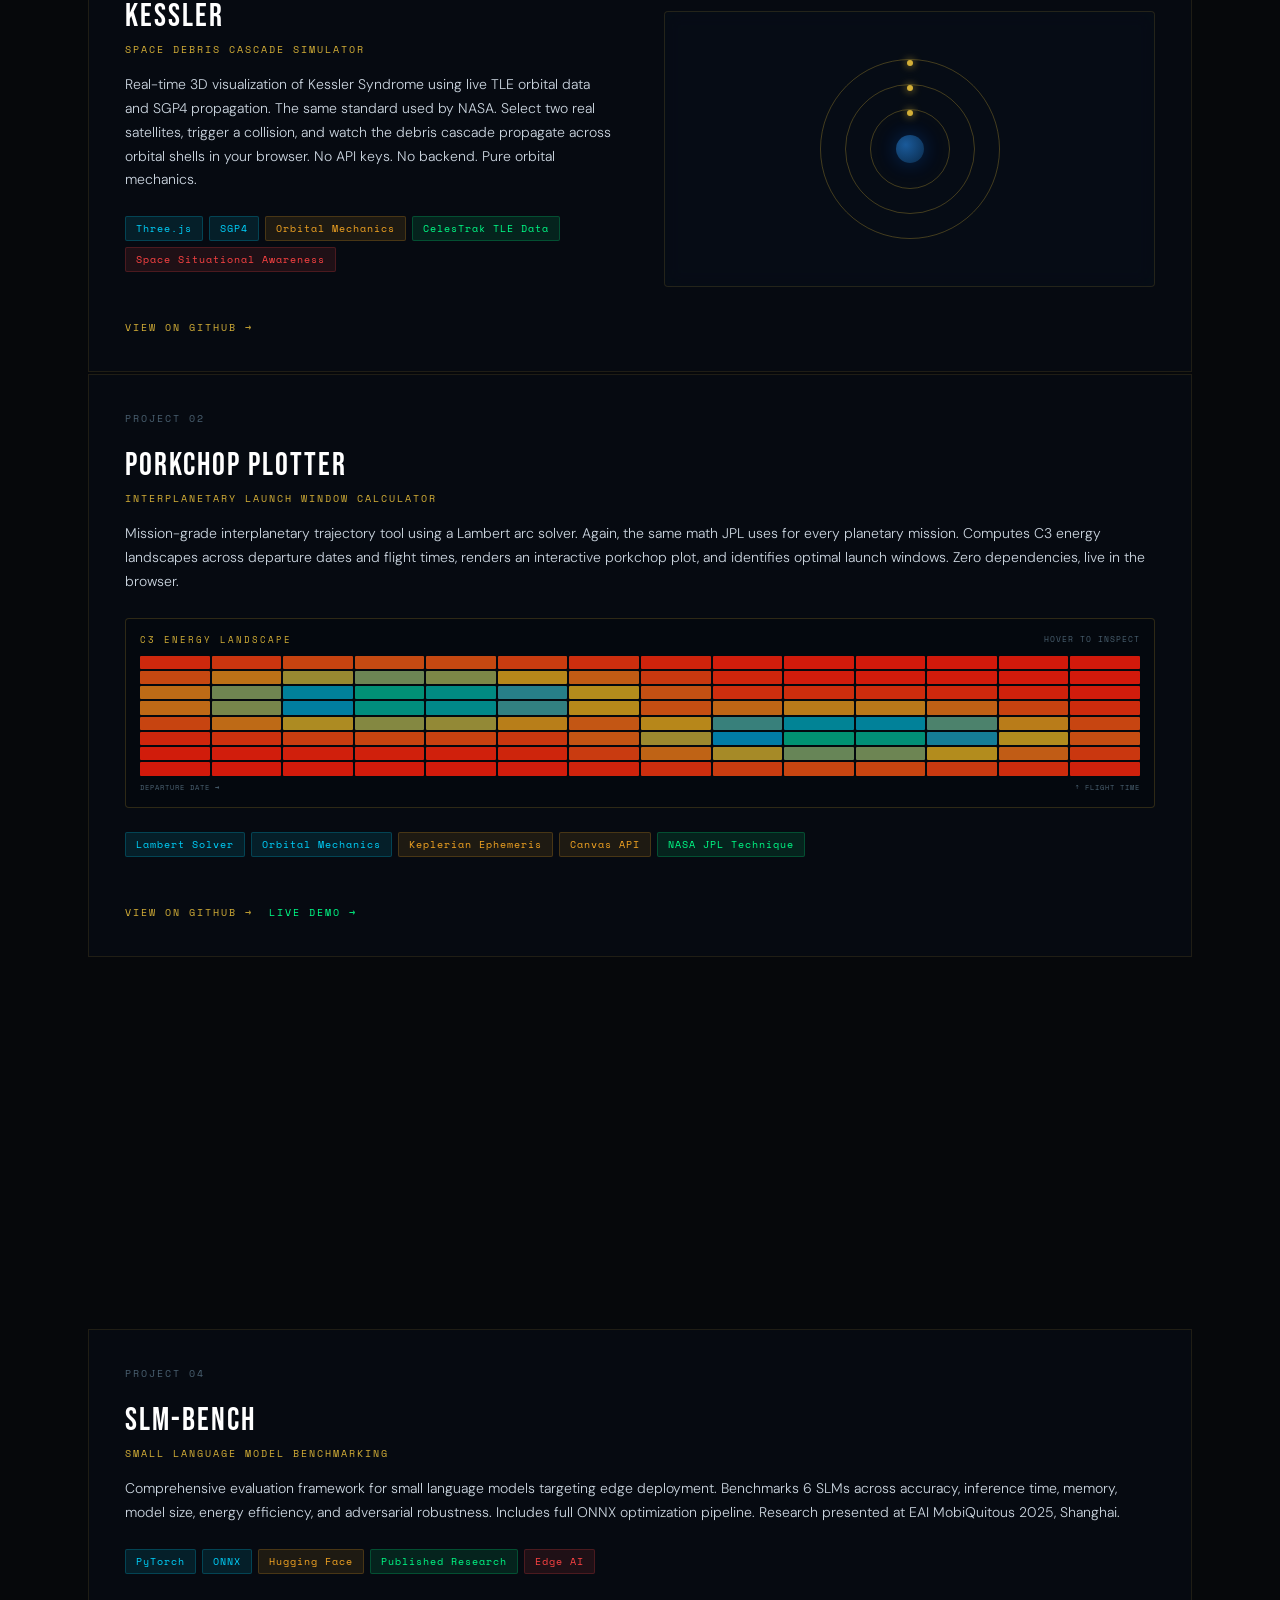
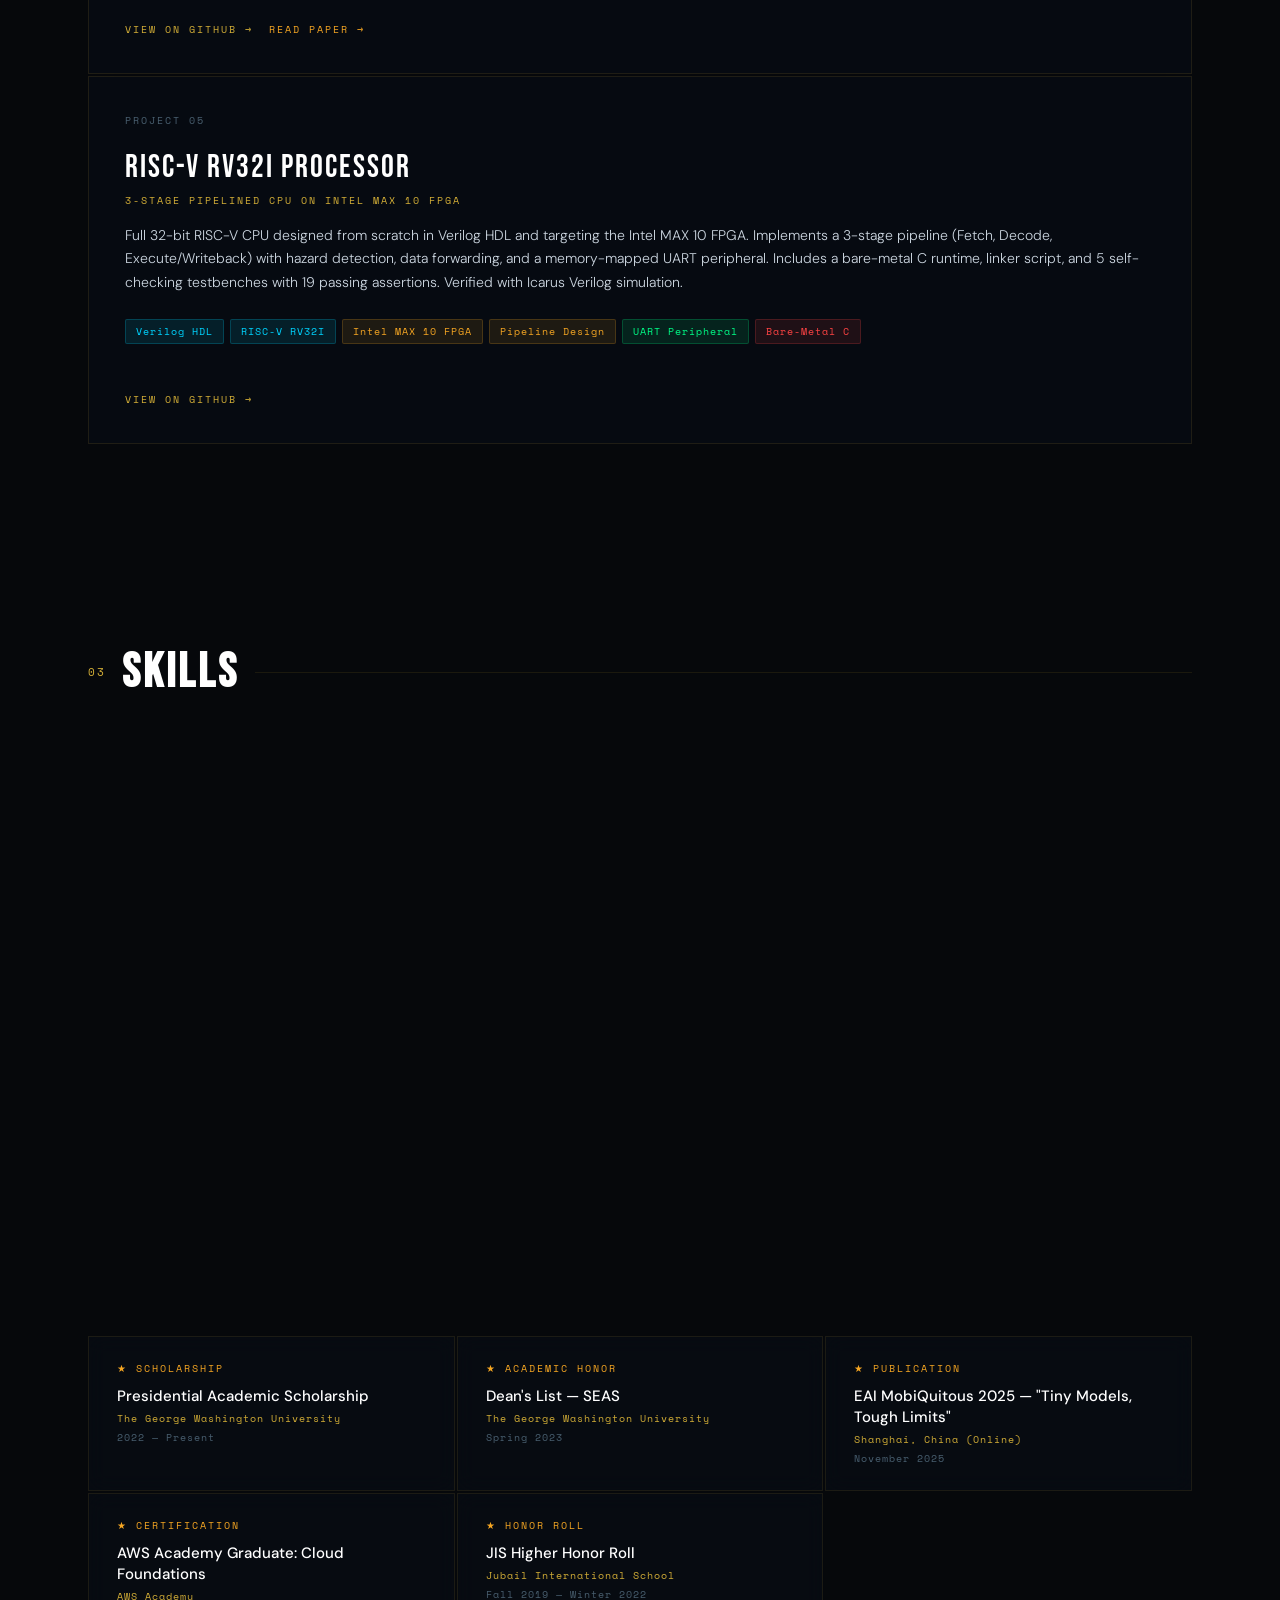
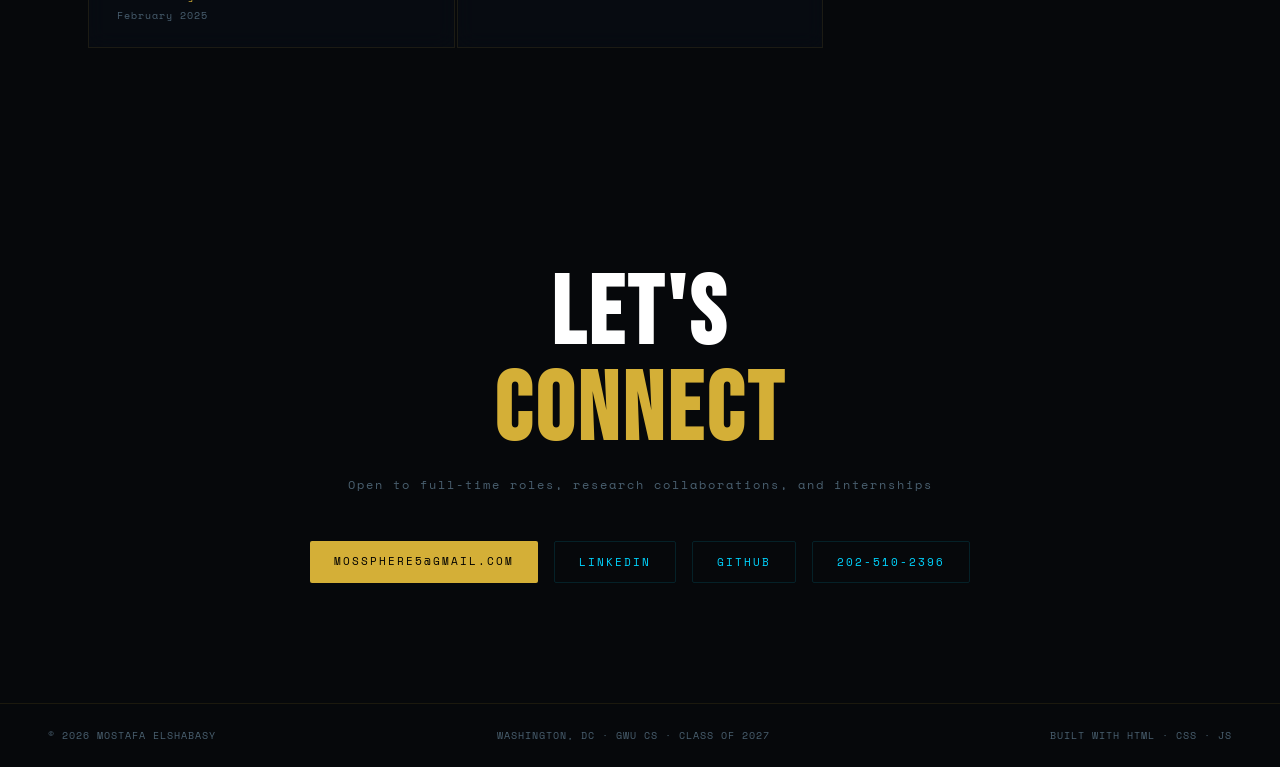
==== commit a296d5d6: "feat: Mission Control overhaul — gold palette, glassmorphism, interactive visualizations - Rebrand p" ====
--- a/index.html
+++ b/index.html
@@ -23,7 +23,7 @@
 <meta name="twitter:image" content="https://mosspheree.github.io/Mostafa-Portfolio/img/photo.jpg.JPG">
 
 <!-- Favicon -->
-<link rel="icon" type="image/svg+xml" href="data:image/svg+xml,<svg xmlns='http://www.w3.org/2000/svg' viewBox='0 0 100 100'><rect width='100' height='100' rx='12' fill='%23020408'/><text x='50' y='68' font-family='sans-serif' font-size='50' font-weight='bold' fill='%2300d4ff' text-anchor='middle'>ME</text></svg>">
+<link rel="icon" type="image/svg+xml" href="data:image/svg+xml,<svg xmlns='http://www.w3.org/2000/svg' viewBox='0 0 100 100'><rect width='100' height='100' rx='12' fill='%2306080b'/><text x='50' y='68' font-family='sans-serif' font-size='50' font-weight='bold' fill='%23D4AF37' text-anchor='middle'>ME</text></svg>">
 
 <link rel="preconnect" href="https://fonts.googleapis.com">
 <link href="https://fonts.googleapis.com/css2?family=Space+Mono:wght@400;700&family=DM+Sans:wght@300;400;500&family=Bebas+Neue&display=swap" rel="stylesheet">
@@ -37,6 +37,7 @@
 <link rel="stylesheet" href="css/projects.css">
 <link rel="stylesheet" href="css/skills.css">
 <link rel="stylesheet" href="css/contact.css">
+<link rel="stylesheet" href="css/visualizations.css">
 </head>
 <body>
 
@@ -72,6 +73,8 @@
 
 <!-- Hero -->
 <section id="hero">
+  <div class="hero-scanlines" aria-hidden="true"></div>
+  <div class="hero-vignette" aria-hidden="true"></div>
   <div class="hero-content">
     <div class="hero-tag">CS @ George Washington University</div>
     <h1 class="hero-name">Mostafa<br><span>Elshabasy</span></h1>
@@ -92,15 +95,15 @@
   </div>
 
   <svg class="hero-visual" viewBox="0 0 400 400" fill="none" xmlns="http://www.w3.org/2000/svg" role="img" aria-label="Decorative orbital animation">
-    <circle cx="200" cy="200" r="60" stroke="#00d4ff" stroke-width="0.5"/>
-    <circle cx="200" cy="200" r="100" stroke="#00d4ff" stroke-width="0.5" stroke-dasharray="4 8"/>
-    <circle cx="200" cy="200" r="150" stroke="#00d4ff" stroke-width="0.5"/>
-    <circle cx="200" cy="200" r="190" stroke="#00d4ff" stroke-width="0.5" stroke-dasharray="2 10"/>
-    <circle cx="200" cy="100" r="4" fill="#00d4ff"/>
-    <circle cx="350" cy="200" r="3" fill="#f5a623"/>
+    <circle cx="200" cy="200" r="60" stroke="#D4AF37" stroke-width="0.5"/>
+    <circle cx="200" cy="200" r="100" stroke="#D4AF37" stroke-width="0.5" stroke-dasharray="4 8"/>
+    <circle cx="200" cy="200" r="150" stroke="#00d4ff" stroke-width="0.4" opacity="0.6"/>
+    <circle cx="200" cy="200" r="190" stroke="#D4AF37" stroke-width="0.5" stroke-dasharray="2 10"/>
+    <circle cx="200" cy="100" r="4" fill="#D4AF37"/>
+    <circle cx="350" cy="200" r="3" fill="#00d4ff"/>
     <circle cx="50" cy="200" r="2.5" fill="#00ff88"/>
-    <circle cx="200" cy="10" r="2" fill="#00d4ff"/>
-    <circle cx="200" cy="200" r="20" fill="#0a2a4a" stroke="#00d4ff" stroke-width="0.5"/>
+    <circle cx="200" cy="10" r="2" fill="#D4AF37"/>
+    <circle cx="200" cy="200" r="20" fill="#080c12" stroke="#D4AF37" stroke-width="0.5"/>
   </svg>
 
   <div class="hero-coords" id="hero-coords">
@@ -120,9 +123,11 @@
     <div class="stat-num">1</div>
     <div class="stat-label">Published Paper</div>
   </div>
-  <div class="stat-item reveal">
+  <div class="stat-item stat-diagnostic reveal">
     <div class="stat-num">15+</div>
-    <div class="stat-label">Critical Bugs Fixed</div>
+    <div class="stat-label">Mission-Critical Anomalies Resolved</div>
+    <div class="stat-diag-bar"><div class="stat-diag-fill"></div></div>
+    <div class="stat-diag-status">SYS DIAGNOSTIC: NOMINAL</div>
   </div>
   <div class="stat-item reveal">
     <div class="stat-num">3.60</div>
@@ -238,6 +243,7 @@
 
 <script src="js/data.js"></script>
 <script src="js/render.js"></script>
+<script src="js/visualizations.js"></script>
 <script src="js/main.js"></script>
 
 </body>
--- a/css/base.css
+++ b/css/base.css
@@ -1,18 +1,21 @@
 /* ── base.css — reset, variables, global styles ── */
 
 :root {
-  --bg:      #020408;
-  --bg2:     #070d14;
-  --bg3:     #0d1a26;
+  --bg:      #06080b;
+  --bg2:     #080c12;
+  --bg3:     #0c1420;
+  --gold:    #D4AF37;
+  --gold2:   #a8882a;
   --cyan:    #00d4ff;
   --cyan2:   #0099bb;
   --amber:   #f5a623;
   --red:     #ff4444;
   --green:   #00ff88;
-  --text:    #c8d8e8;
-  --muted:   #4a6a8a;
-  --border:  rgba(0,212,255,0.12);
-  --border2: rgba(0,212,255,0.25);
+  --text:    #ccd6e0;
+  --muted:   #4a6070;
+  --border:  rgba(212,175,55,0.1);
+  --border2: rgba(212,175,55,0.25);
+  --cborder: rgba(0,212,255,0.12);
 }
 
 *, *::before, *::after {
@@ -40,7 +43,7 @@
   top: -100%;
   left: 16px;
   z-index: 200;
-  background: var(--cyan);
+  background: var(--gold);
   color: #000;
   padding: 12px 24px;
   font-family: 'Space Mono', monospace;
@@ -264,31 +267,31 @@
 }
 
 .btn-primary {
-  background: var(--cyan);
+  background: var(--gold);
   color: #000;
 }
 
 .btn-primary:hover {
-  background: #fff;
-  box-shadow: 0 0 30px rgba(0,212,255,0.4);
+  background: #f0ca50;
+  box-shadow: 0 0 30px rgba(212,175,55,0.4);
 }
 
 .btn-outline {
   background: transparent;
   color: var(--cyan);
-  border: 1px solid var(--border2);
+  border: 1px solid var(--cborder);
 }
 
 .btn-outline:hover {
-  background: rgba(0,212,255,0.08);
-  border-color: var(--cyan);
+  background: rgba(0,212,255,0.06);
+  border-color: rgba(0,212,255,0.4);
 }
 
 /* Focus indicators */
 a:focus-visible,
 button:focus-visible,
 [tabindex="0"]:focus-visible {
-  outline: 2px solid var(--cyan);
+  outline: 2px solid var(--gold);
   outline-offset: 3px;
 }
 
@@ -329,7 +332,7 @@
   border-radius: 4px;
   background: var(--bg2);
   border: 1px solid var(--border2);
-  color: var(--cyan);
+  color: var(--gold);
   cursor: pointer;
   display: flex;
   align-items: center;
@@ -347,13 +350,13 @@
 .back-to-top:hover {
   background: var(--bg3);
   transform: translateY(-2px);
-  box-shadow: 0 0 16px rgba(0,212,255,0.2);
+  box-shadow: 0 0 16px rgba(212,175,55,0.2);
 }
 
 /* Scrollbar */
 ::-webkit-scrollbar { width: 4px; }
 ::-webkit-scrollbar-track { background: var(--bg); }
-::-webkit-scrollbar-thumb { background: var(--cyan2); border-radius: 2px; }
+::-webkit-scrollbar-thumb { background: var(--gold2); border-radius: 2px; }
 
 /* Stats bar */
 .stats-bar {
@@ -379,7 +382,7 @@
 .stat-num {
   font-family: 'Bebas Neue', sans-serif;
   font-size: 48px;
-  color: var(--cyan);
+  color: var(--gold);
   line-height: 1;
   margin-bottom: 8px;
 }
@@ -391,6 +394,43 @@
   letter-spacing: 2px;
   text-transform: uppercase;
 }
+
+/* Diagnostic animation for "Mission-Critical Anomalies Resolved" */
+.stat-diagnostic .stat-label {
+  color: rgba(212, 175, 55, 0.6);
+}
+
+.stat-diag-bar {
+  width: 72%;
+  height: 2px;
+  background: rgba(255, 68, 68, 0.15);
+  margin: 10px auto 0;
+  border-radius: 1px;
+  overflow: hidden;
+}
+
+.stat-diag-fill {
+  height: 100%;
+  width: 0%;
+  background: linear-gradient(90deg, #ff4444, #D4AF37);
+  transition: width 1.6s ease 0.4s;
+  box-shadow: 0 0 8px rgba(212, 175, 55, 0.5);
+}
+
+.stat-item.visible .stat-diag-fill { width: 100%; }
+
+.stat-diag-status {
+  font-family: 'Space Mono', monospace;
+  font-size: 7px;
+  color: var(--gold);
+  letter-spacing: 1.5px;
+  margin-top: 7px;
+  text-transform: uppercase;
+  opacity: 0;
+  transition: opacity 0.5s ease 2s;
+}
+
+.stat-item.visible .stat-diag-status { opacity: 1; }
 
 /* Footer */
 footer {
--- a/css/nav.css
+++ b/css/nav.css
@@ -23,7 +23,7 @@
   font-family: 'Bebas Neue', sans-serif;
   font-size: 22px;
   letter-spacing: 4px;
-  color: var(--cyan);
+  color: var(--gold);
 }
 
 .nav-links {
@@ -48,13 +48,13 @@
   position: absolute;
   bottom: -4px; left: 0; right: 0;
   height: 1px;
-  background: var(--cyan);
+  background: var(--gold);
   transform: scaleX(0);
   transform-origin: left;
   transition: transform 0.2s;
 }
 
-.nav-links a:hover { color: var(--cyan); }
+.nav-links a:hover { color: var(--gold); }
 .nav-links a:hover::after { transform: scaleX(1); }
 
 .nav-status {
@@ -96,7 +96,7 @@
   display: block;
   width: 22px;
   height: 2px;
-  background: var(--cyan);
+  background: var(--gold);
   transition: transform 0.3s, opacity 0.3s;
 }
 
@@ -143,8 +143,8 @@
     transition: color 0.2s, border-color 0.2s;
   }
   .nav-links a:hover {
-    color: var(--cyan);
-    border-bottom-color: var(--cyan);
+    color: var(--gold);
+    border-bottom-color: var(--gold);
   }
   .nav-status { display: none; }
 }
--- a/css/hero.css
+++ b/css/hero.css
@@ -37,7 +37,7 @@
   content: '';
   display: block;
   width: 32px; height: 1px;
-  background: var(--cyan);
+  background: var(--gold);
   flex-shrink: 0;
 }
 
@@ -50,7 +50,50 @@
   margin-bottom: 8px;
 }
 
-.hero-name span { color: var(--cyan); }
+.hero-name span { color: var(--gold); }
+
+/* CRT scanlines overlay */
+.hero-scanlines {
+  position: absolute;
+  inset: 0;
+  background: repeating-linear-gradient(
+    0deg,
+    transparent,
+    transparent 3px,
+    rgba(0, 0, 0, 0.04) 3px,
+    rgba(0, 0, 0, 0.04) 4px
+  );
+  pointer-events: none;
+  z-index: 3;
+  animation: scanline-drift 8s linear infinite;
+}
+
+@keyframes scanline-drift {
+  0%   { background-position: 0 0; }
+  100% { background-position: 0 80px; }
+}
+
+/* CRT vignette */
+.hero-vignette {
+  position: absolute;
+  inset: 0;
+  background: radial-gradient(ellipse at center, transparent 55%, rgba(0,0,0,0.55) 100%);
+  pointer-events: none;
+  z-index: 3;
+}
+
+/* CRT noise flicker — subtle */
+#hero::after {
+  content: '';
+  position: absolute;
+  inset: 0;
+  background-image: url("data:image/svg+xml,%3Csvg viewBox='0 0 200 200' xmlns='http://www.w3.org/2000/svg'%3E%3Cfilter id='n'%3E%3CfeTurbulence type='fractalNoise' baseFrequency='0.9' numOctaves='4' stitchTiles='stitch'/%3E%3C/filter%3E%3Crect width='100%25' height='100%25' filter='url(%23n)' opacity='0.04'/%3E%3C/svg%3E");
+  background-size: 200px 200px;
+  pointer-events: none;
+  z-index: 2;
+  opacity: 0.6;
+  mix-blend-mode: overlay;
+}
 
 .hero-title {
   font-family: 'Space Mono', monospace;
@@ -108,6 +151,7 @@
   letter-spacing: 1px;
   text-align: right;
   line-height: 1.8;
+  z-index: 4;
 }
 
 @media (max-width: 768px) {
--- a/css/sections.css
+++ b/css/sections.css
@@ -18,7 +18,7 @@
 .section-num {
   font-family: 'Space Mono', monospace;
   font-size: 11px;
-  color: var(--cyan);
+  color: var(--gold);
   letter-spacing: 2px;
 }
 
--- a/css/experience.css
+++ b/css/experience.css
@@ -16,7 +16,7 @@
 }
 
 .timeline-item:hover {
-  background: rgba(0,212,255,0.02);
+  background: rgba(212,175,55,0.02);
 }
 
 .timeline-date {
@@ -43,14 +43,14 @@
   transform: translateX(-50%);
   width: 7px; height: 7px;
   border-radius: 50%;
-  background: var(--cyan);
-  box-shadow: 0 0 10px var(--cyan);
+  background: var(--gold);
+  box-shadow: 0 0 10px var(--gold);
 }
 
 .timeline-company {
   font-family: 'Space Mono', monospace;
   font-size: 10px;
-  color: var(--cyan);
+  color: var(--gold);
   letter-spacing: 2px;
   text-transform: uppercase;
   margin-bottom: 6px;
@@ -88,7 +88,7 @@
   content: '—';
   position: absolute;
   left: 0;
-  color: var(--cyan);
+  color: var(--gold);
   font-size: 10px;
 }
 
--- a/css/projects.css
+++ b/css/projects.css
@@ -5,8 +5,10 @@
   gap: 2px;
 }
 .project-card {
-  background: var(--bg2);
-  border: 1px solid var(--border);
+  background: rgba(8, 14, 24, 0.55);
+  backdrop-filter: blur(14px);
+  -webkit-backdrop-filter: blur(14px);
+  border: 1px solid rgba(212, 175, 55, 0.12);
   padding: 36px;
   position: relative;
   overflow: hidden;
@@ -21,16 +23,17 @@
   position: absolute;
   top: 0; left: 0; right: 0;
   height: 2px;
-  background: var(--cyan);
+  background: linear-gradient(90deg, var(--gold), var(--cyan));
   transform: scaleX(0);
   transform-origin: left;
-  transition: transform 0.3s;
+  transition: transform 0.35s;
 }
 .project-card:hover::before { transform: scaleX(1); }
 .project-card:hover {
-  border-color: var(--border2);
-  background: var(--bg3);
-  transform: translateY(-2px);
+  border-color: rgba(212, 175, 55, 0.28);
+  background: rgba(12, 20, 34, 0.75);
+  transform: translateY(-3px);
+  box-shadow: 0 8px 32px rgba(212, 175, 55, 0.06);
 }
 .project-num {
   font-family: 'Space Mono', monospace;
@@ -49,7 +52,7 @@
 .project-sub {
   font-family: 'Space Mono', monospace;
   font-size: 10px;
-  color: var(--cyan);
+  color: var(--gold);
   letter-spacing: 2px;
   margin-bottom: 16px;
   text-transform: uppercase;
@@ -77,7 +80,7 @@
 .project-link {
   font-family: 'Space Mono', monospace;
   font-size: 10px;
-  color: var(--cyan);
+  color: var(--gold);
   letter-spacing: 2px;
   text-transform: uppercase;
   display: inline-flex;
@@ -114,12 +117,13 @@
   align-items: center;
 }
 .project-card.featured::before {
-  background: linear-gradient(90deg, var(--cyan), var(--amber));
+  background: linear-gradient(90deg, var(--gold), var(--cyan));
 }
 .featured-visual {
   aspect-ratio: 16/9;
-  background: var(--bg3);
-  border: 1px solid var(--border);
+  background: rgba(8, 14, 24, 0.6);
+  backdrop-filter: blur(10px);
+  border: 1px solid rgba(212, 175, 55, 0.15);
   border-radius: 4px;
   display: flex;
   align-items: center;
@@ -130,7 +134,7 @@
 .orbit-ring {
   position: absolute;
   border-radius: 50%;
-  border: 1px solid rgba(0,212,255,0.3);
+  border: 1px solid rgba(212,175,55,0.3);
   top: 50%; left: 50%;
   transform: translate(-50%,-50%);
 }
@@ -145,8 +149,8 @@
   position: absolute;
   width: 6px; height: 6px;
   border-radius: 50%;
-  background: var(--cyan);
-  box-shadow: 0 0 8px var(--cyan);
+  background: var(--gold);
+  box-shadow: 0 0 8px var(--gold);
   top: 0; left: 50%;
   transform: translateX(-50%);
 }
--- a/css/skills.css
+++ b/css/skills.css
@@ -7,18 +7,20 @@
 }
 
 .skill-group {
-  background: var(--bg2);
-  border: 1px solid var(--border);
+  background: rgba(8, 14, 24, 0.5);
+  backdrop-filter: blur(10px);
+  -webkit-backdrop-filter: blur(10px);
+  border: 1px solid rgba(212, 175, 55, 0.1);
   padding: 28px;
   transition: border-color 0.2s;
 }
 
-.skill-group:hover { border-color: var(--border2); }
+.skill-group:hover { border-color: rgba(212, 175, 55, 0.25); }
 
 .skill-group-title {
   font-family: 'Space Mono', monospace;
   font-size: 10px;
-  color: var(--cyan);
+  color: var(--gold);
   letter-spacing: 3px;
   text-transform: uppercase;
   margin-bottom: 20px;
@@ -48,15 +50,17 @@
 }
 
 .award-card {
-  background: var(--bg2);
-  border: 1px solid var(--border);
+  background: rgba(8, 14, 24, 0.5);
+  backdrop-filter: blur(10px);
+  -webkit-backdrop-filter: blur(10px);
+  border: 1px solid rgba(212, 175, 55, 0.1);
   padding: 24px 28px;
   transition: border-color 0.2s, background 0.2s;
 }
 
 .award-card:hover {
-  border-color: var(--border2);
-  background: var(--bg3);
+  border-color: rgba(212, 175, 55, 0.25);
+  background: rgba(12, 20, 34, 0.7);
 }
 
 .award-icon {
@@ -78,7 +82,7 @@
 .award-org {
   font-family: 'Space Mono', monospace;
   font-size: 10px;
-  color: var(--cyan);
+  color: var(--gold);
   letter-spacing: 1px;
   margin-bottom: 4px;
 }
--- a/css/contact.css
+++ b/css/contact.css
@@ -17,7 +17,7 @@
   line-height: 1;
 }
 
-.contact-title span { color: var(--cyan); }
+.contact-title span { color: var(--gold); }
 
 .contact-sub {
   font-family: 'Space Mono', monospace;
--- a/css/visualizations.css
+++ b/css/visualizations.css
@@ -0,0 +1,298 @@
+/* ── visualizations.css — interactive project & experience visuals ── */
+
+/* ─── Porkchop Energy Landscape ─── */
+.porkchop-viz {
+  background: rgba(5, 9, 16, 0.85);
+  border: 1px solid rgba(212, 175, 55, 0.2);
+  border-radius: 4px;
+  padding: 14px;
+  margin-bottom: 24px;
+  position: relative;
+  overflow: hidden;
+  font-family: 'Space Mono', monospace;
+}
+
+.viz-header {
+  display: flex;
+  justify-content: space-between;
+  align-items: center;
+  margin-bottom: 10px;
+}
+
+.viz-label {
+  font-size: 9px;
+  color: var(--gold);
+  letter-spacing: 2px;
+  text-transform: uppercase;
+}
+
+.viz-status-blink {
+  font-size: 8px;
+  color: var(--muted);
+  letter-spacing: 1px;
+  animation: mc-blink 2s step-end infinite;
+}
+
+@keyframes mc-blink {
+  0%, 100% { opacity: 1; }
+  50%       { opacity: 0.25; }
+}
+
+.porkchop-grid {
+  display: grid;
+  grid-template-columns: repeat(14, 1fr);
+  grid-template-rows: repeat(8, 1fr);
+  gap: 2px;
+  height: 120px;
+  cursor: crosshair;
+  position: relative;
+  user-select: none;
+}
+
+.pk-cell {
+  border-radius: 1px;
+  transition: transform 0.1s, filter 0.1s;
+}
+
+.pk-cell:hover {
+  transform: scale(1.4);
+  filter: brightness(1.5);
+  z-index: 5;
+  position: relative;
+}
+
+.porkchop-axes {
+  display: flex;
+  justify-content: space-between;
+  margin-top: 6px;
+}
+
+.axis-lbl {
+  font-size: 7px;
+  color: var(--muted);
+  letter-spacing: 1px;
+}
+
+.pk-tooltip {
+  position: absolute;
+  background: rgba(5, 9, 16, 0.97);
+  border: 1px solid var(--gold);
+  padding: 8px 12px;
+  font-size: 8px;
+  color: var(--gold);
+  letter-spacing: 1px;
+  pointer-events: none;
+  z-index: 20;
+  white-space: nowrap;
+  border-radius: 2px;
+  display: none;
+  line-height: 1.8;
+}
+
+.pk-tooltip.visible { display: block; }
+.pk-dv  { color: #ff6b35; }
+.pk-opt { color: var(--green); }
+
+/* ─── Astrobotic Logic Flow ─── */
+.logic-flow-wrap {
+  background: rgba(5, 9, 16, 0.85);
+  border: 1px solid rgba(212, 175, 55, 0.18);
+  border-radius: 4px;
+  padding: 14px;
+  margin-top: 20px;
+  font-family: 'Space Mono', monospace;
+  overflow: hidden;
+  position: relative;
+}
+
+.lf-title {
+  font-size: 9px;
+  color: var(--gold);
+  letter-spacing: 2px;
+  margin-bottom: 14px;
+  text-transform: uppercase;
+}
+
+.flow-nodes {
+  display: flex;
+  align-items: center;
+  position: relative;
+  gap: 0;
+}
+
+.flow-connector {
+  flex: 1;
+  height: 1px;
+  background: rgba(212, 175, 55, 0.15);
+  position: relative;
+  overflow: hidden;
+}
+
+.flow-packet {
+  position: absolute;
+  top: -2px;
+  width: 8px;
+  height: 5px;
+  background: var(--gold);
+  border-radius: 1px;
+  box-shadow: 0 0 6px var(--gold);
+  animation: pkt-flow 2.4s linear infinite;
+  opacity: 0;
+}
+
+.flow-connector:nth-child(2) .flow-packet { animation-delay: 0s; }
+.flow-connector:nth-child(4) .flow-packet { animation-delay: 0.6s; }
+.flow-connector:nth-child(6) .flow-packet { animation-delay: 1.2s; }
+.flow-connector:nth-child(8) .flow-packet { animation-delay: 1.8s; }
+
+@keyframes pkt-flow {
+  0%   { left: -10px; opacity: 0; }
+  5%   { opacity: 1; }
+  95%  { opacity: 1; }
+  100% { left: 100%; opacity: 0; }
+}
+
+.flow-node {
+  background: rgba(0, 212, 255, 0.05);
+  border: 1px solid rgba(0, 212, 255, 0.25);
+  border-radius: 3px;
+  padding: 8px 10px;
+  font-size: 7px;
+  color: var(--cyan);
+  letter-spacing: 0.8px;
+  text-align: center;
+  position: relative;
+  white-space: nowrap;
+  flex-shrink: 0;
+}
+
+.flow-node.node-active {
+  background: rgba(212, 175, 55, 0.08);
+  border-color: var(--gold);
+  color: var(--gold);
+}
+
+.node-dot {
+  display: block;
+  width: 5px;
+  height: 5px;
+  border-radius: 50%;
+  background: var(--gold);
+  margin: 0 auto 5px;
+  animation: node-pulse 2s ease-in-out infinite;
+}
+
+@keyframes node-pulse {
+  0%, 100% { transform: scale(1);   box-shadow: 0 0 0 0   rgba(212,175,55,0.6); opacity: 1; }
+  50%       { transform: scale(1.6); box-shadow: 0 0 0 5px rgba(212,175,55,0);   opacity: 0.7; }
+}
+
+.lf-footer {
+  display: flex;
+  justify-content: space-between;
+  margin-top: 12px;
+  padding-top: 10px;
+  border-top: 1px solid rgba(212, 175, 55, 0.08);
+}
+
+.lf-stat {
+  font-size: 7px;
+  color: var(--muted);
+  letter-spacing: 1px;
+}
+
+.lf-stat em {
+  color: var(--green);
+  font-style: normal;
+  margin-left: 4px;
+}
+
+/* ─── NASA Mission Timeline ─── */
+.mission-timeline-wrap {
+  background: rgba(5, 9, 16, 0.85);
+  border: 1px solid rgba(212, 175, 55, 0.18);
+  border-radius: 4px;
+  padding: 14px;
+  margin-top: 16px;
+  font-family: 'Space Mono', monospace;
+  position: relative;
+}
+
+.mt-header {
+  font-size: 9px;
+  color: var(--gold);
+  letter-spacing: 2px;
+  margin-bottom: 14px;
+  text-transform: uppercase;
+}
+
+.mt-track {
+  position: relative;
+  padding-left: 22px;
+}
+
+.mt-rail {
+  position: absolute;
+  left: 6px;
+  top: 6px;
+  bottom: 6px;
+  width: 1px;
+  background: rgba(212, 175, 55, 0.12);
+}
+
+.mt-progress {
+  position: absolute;
+  left: 0;
+  top: 0;
+  width: 1px;
+  height: 0%;
+  background: linear-gradient(to bottom, var(--gold), rgba(0, 212, 255, 0.6));
+  box-shadow: 0 0 8px rgba(212, 175, 55, 0.4);
+  transition: height 1.2s ease;
+}
+
+.mt-milestone {
+  display: flex;
+  flex-direction: column;
+  padding: 6px 0;
+  position: relative;
+}
+
+.mt-dot {
+  position: absolute;
+  left: -19px;
+  top: 9px;
+  width: 11px;
+  height: 11px;
+  border-radius: 50%;
+  border: 1px solid rgba(212, 175, 55, 0.3);
+  background: rgba(5, 9, 16, 1);
+  transition: all 0.5s;
+  z-index: 1;
+}
+
+.mt-milestone.mt-reached .mt-dot {
+  background: var(--gold);
+  border-color: var(--gold);
+  box-shadow: 0 0 8px rgba(212, 175, 55, 0.5);
+}
+
+.mt-name {
+  font-size: 8px;
+  color: var(--muted);
+  letter-spacing: 0.8px;
+  text-transform: uppercase;
+  transition: color 0.5s;
+}
+
+.mt-milestone.mt-reached .mt-name { color: var(--text); }
+
+.mt-phase {
+  font-size: 7px;
+  color: rgba(212, 175, 55, 0.3);
+  letter-spacing: 0.5px;
+  margin-top: 2px;
+  transition: color 0.5s;
+}
+
+.mt-milestone.mt-reached .mt-phase { color: var(--gold); }
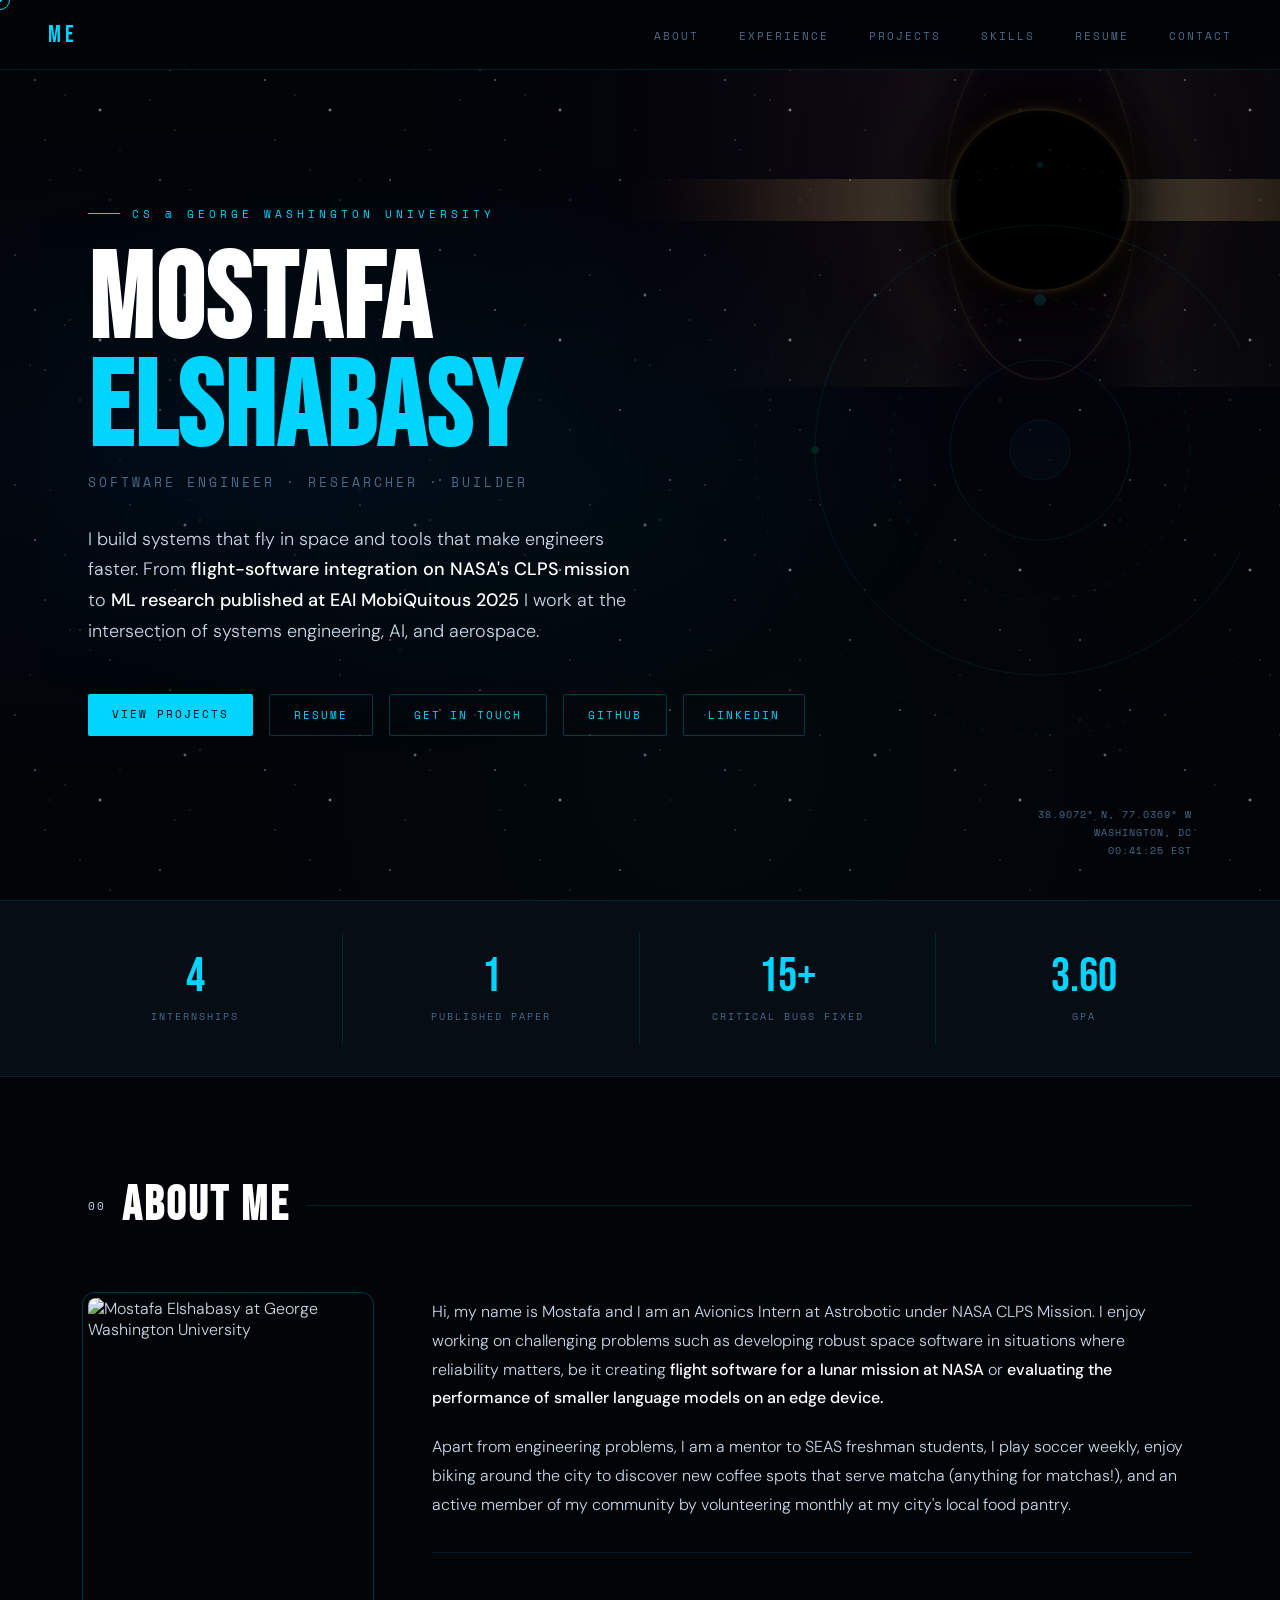
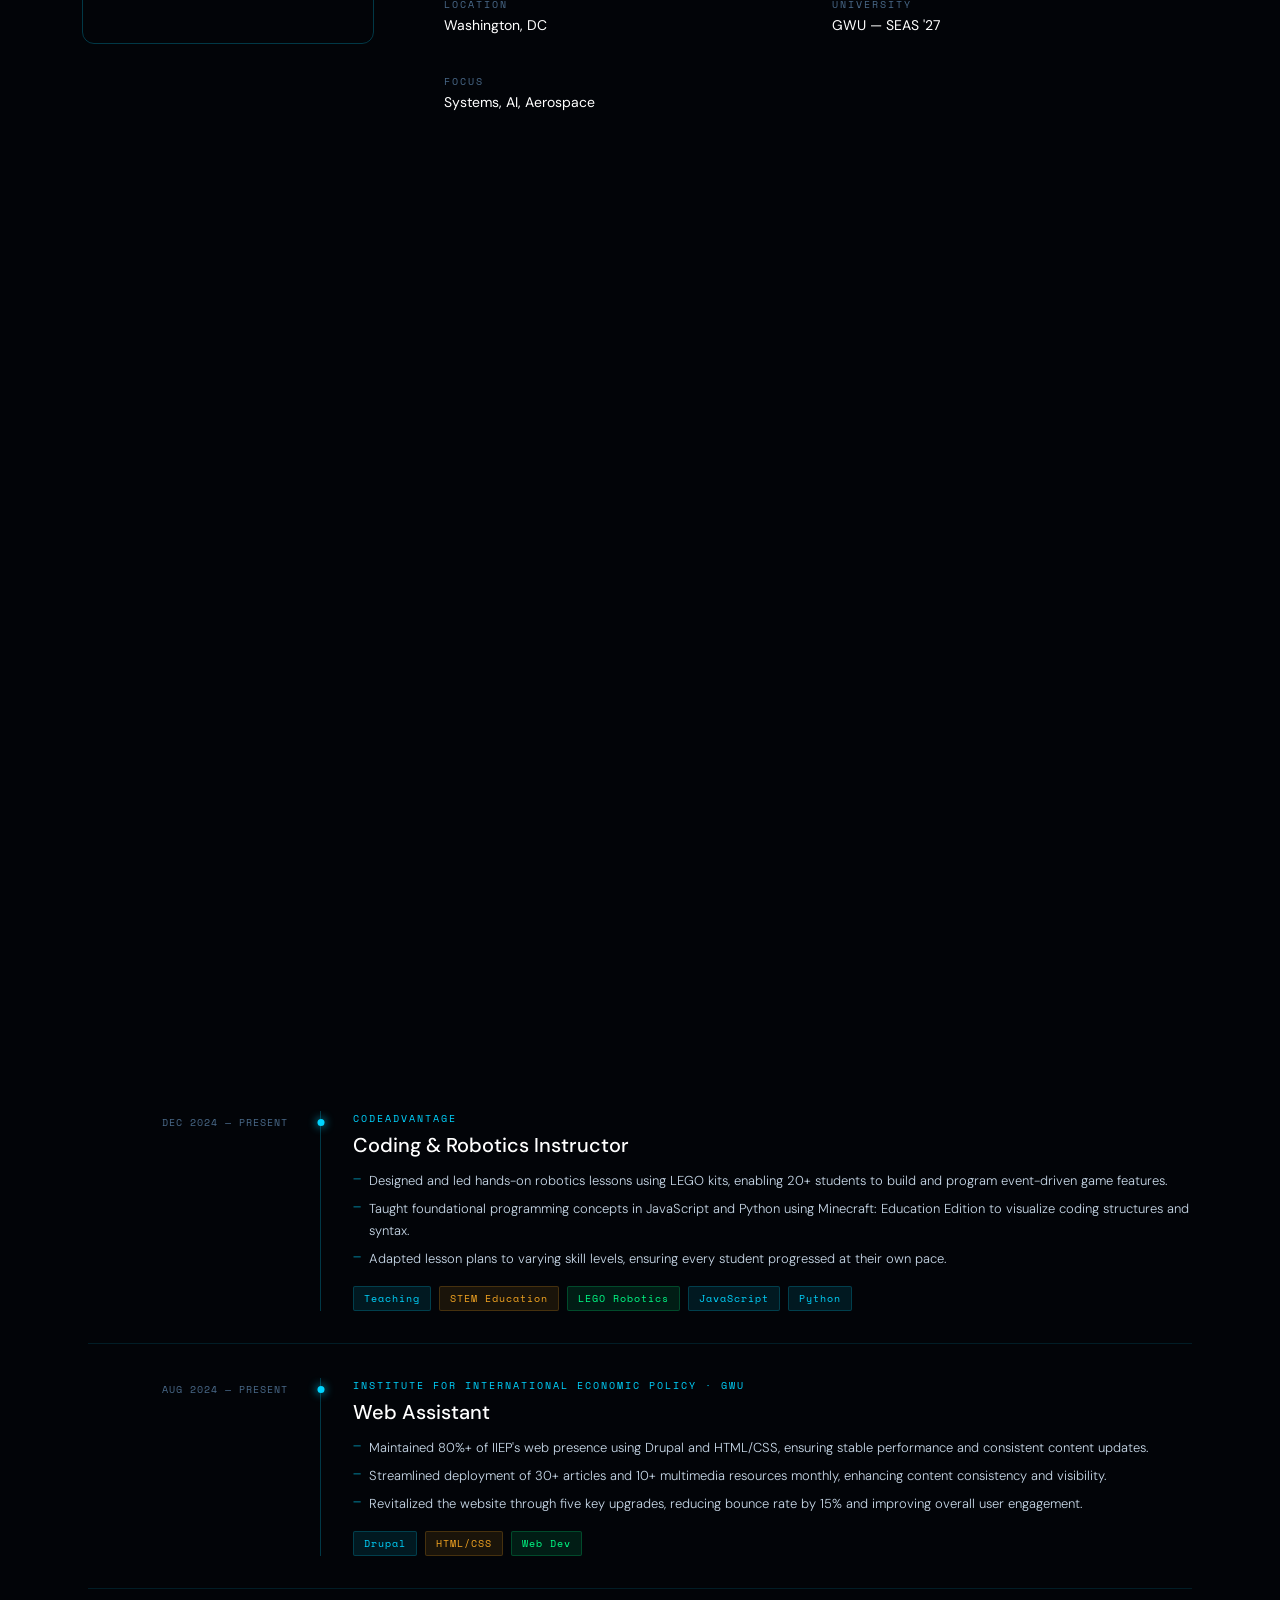
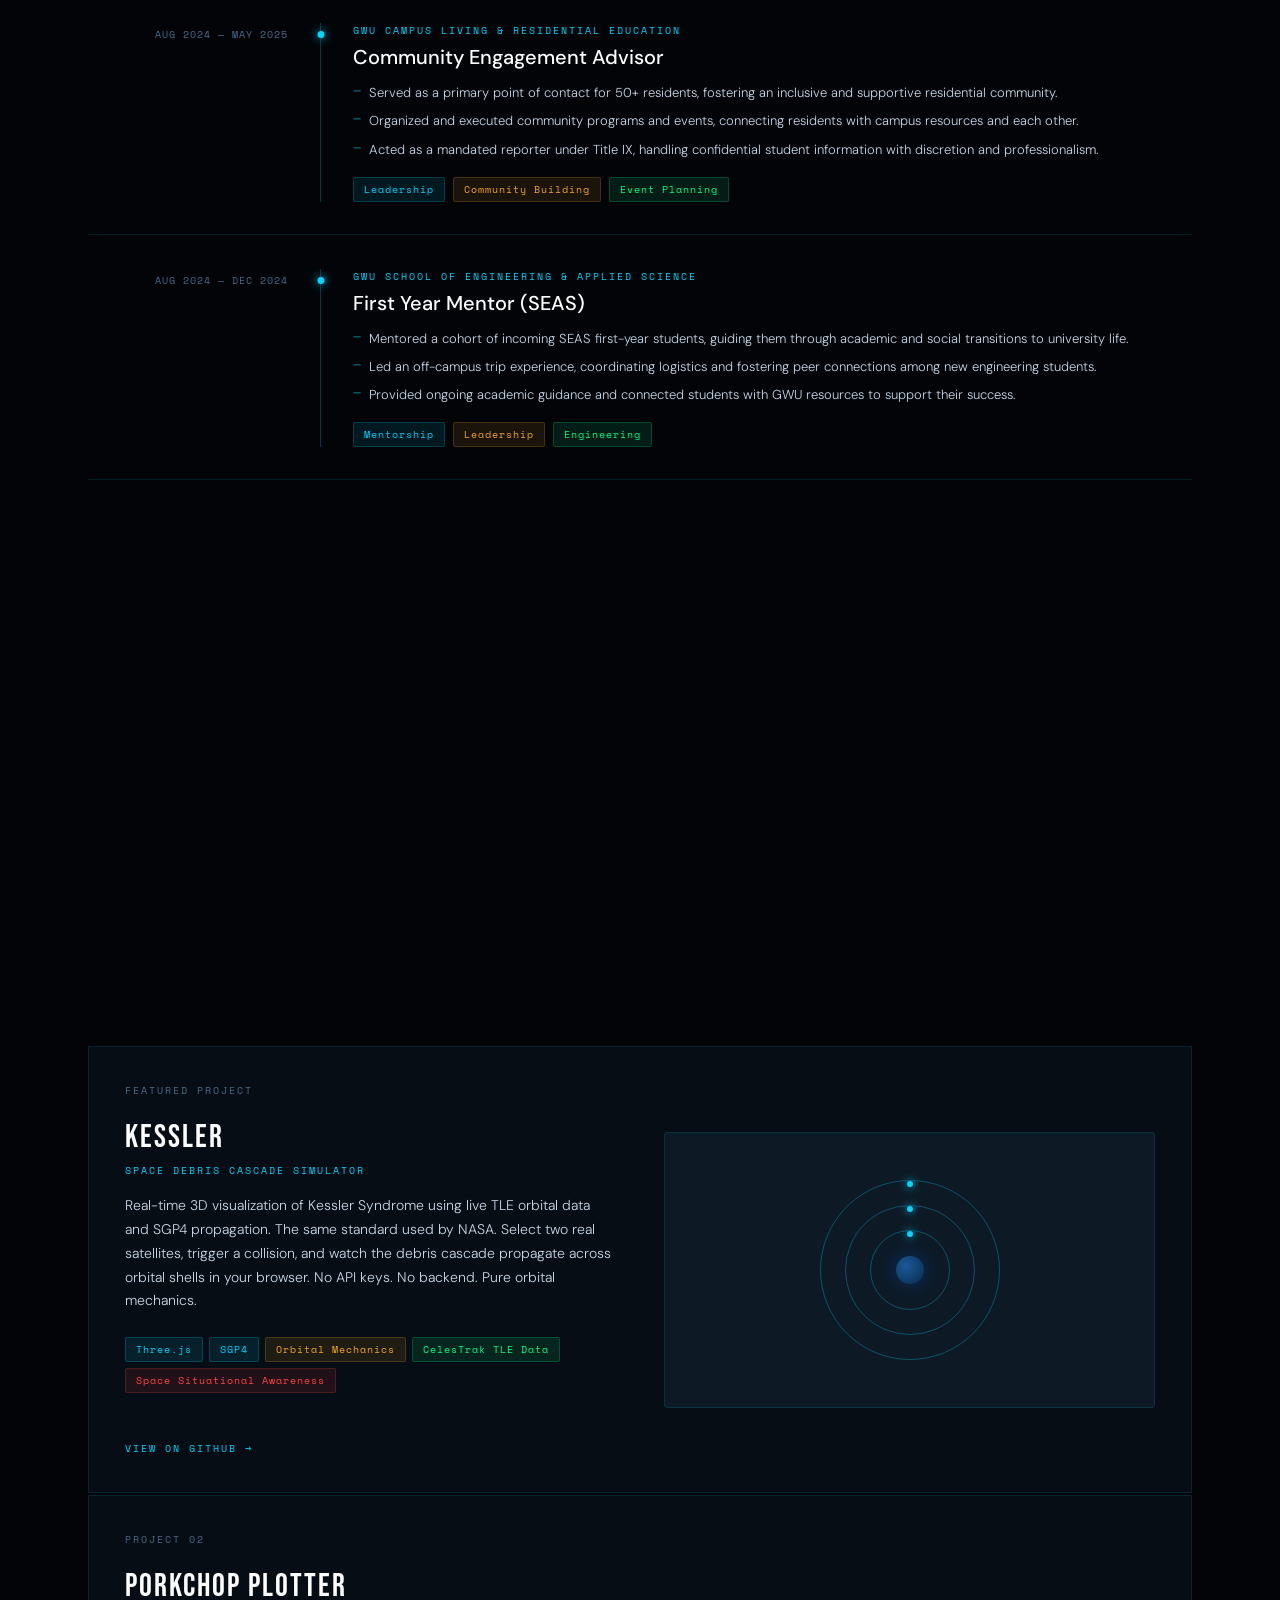
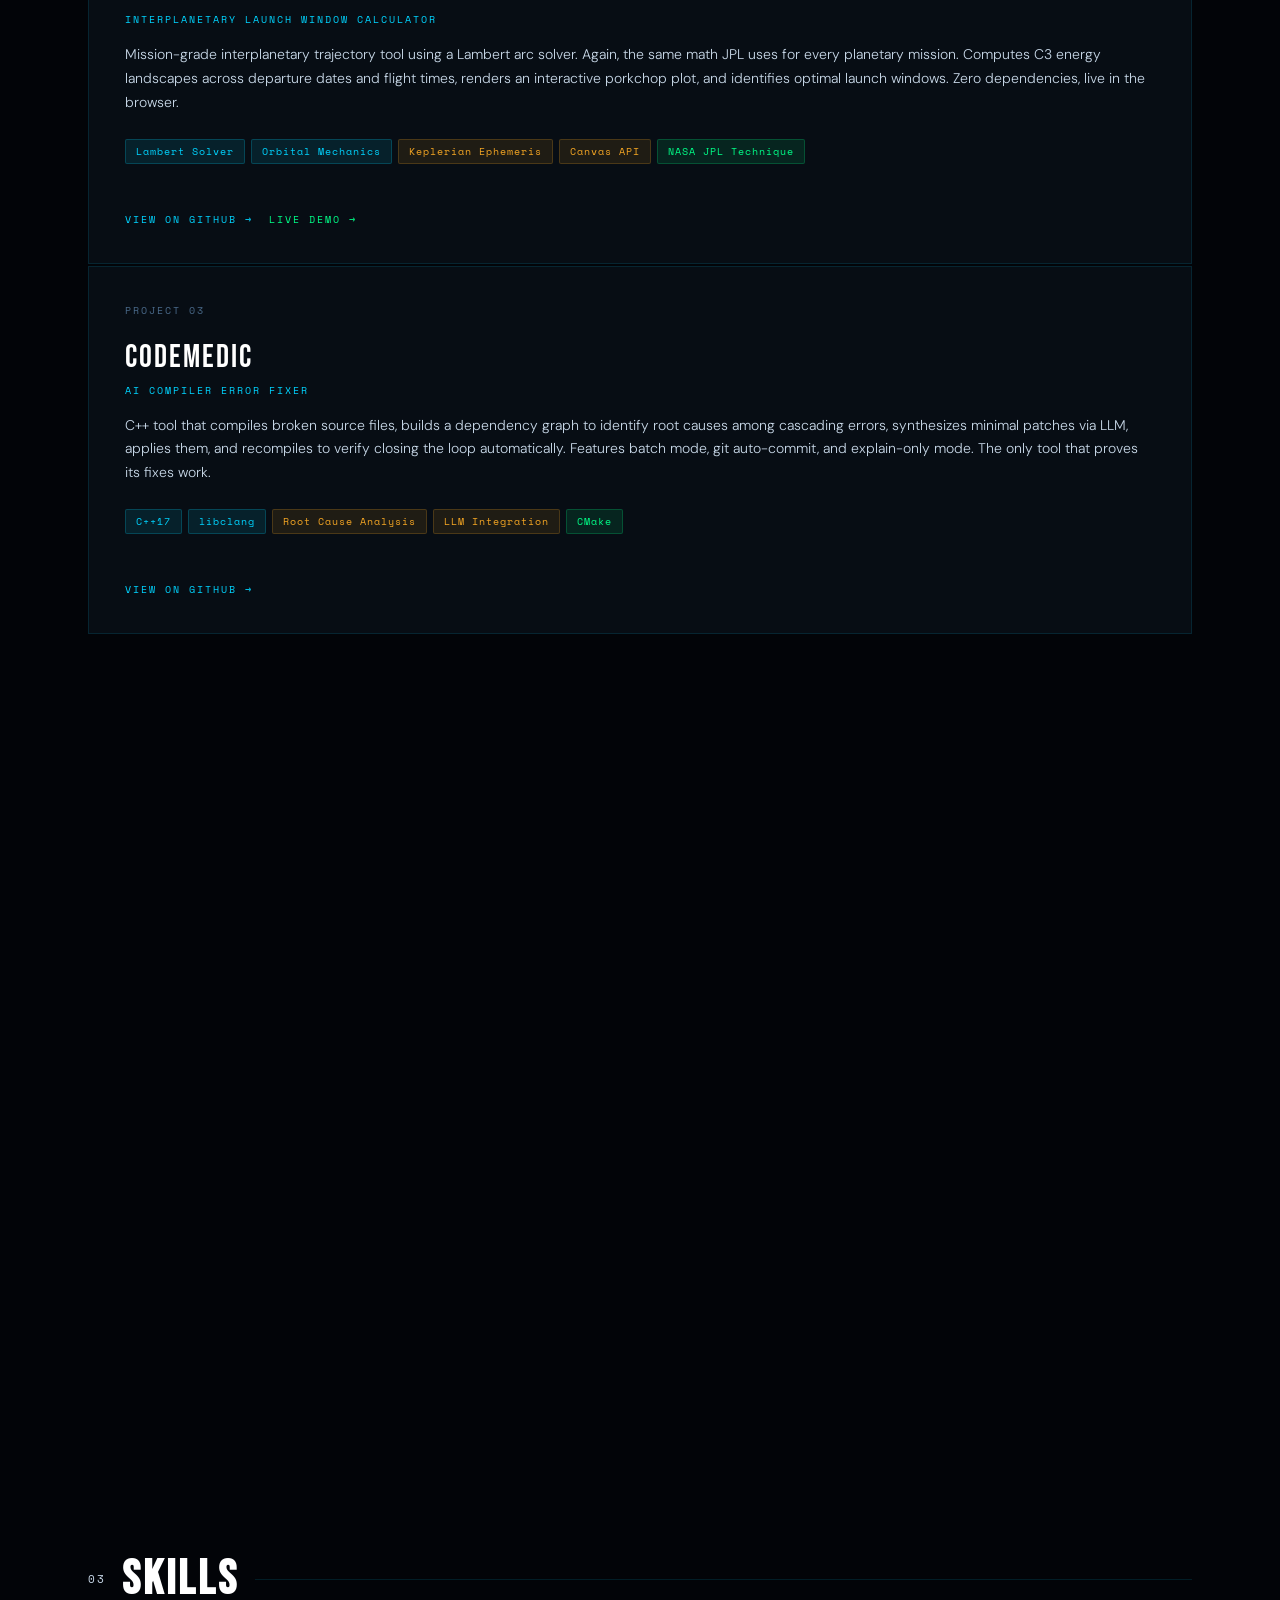
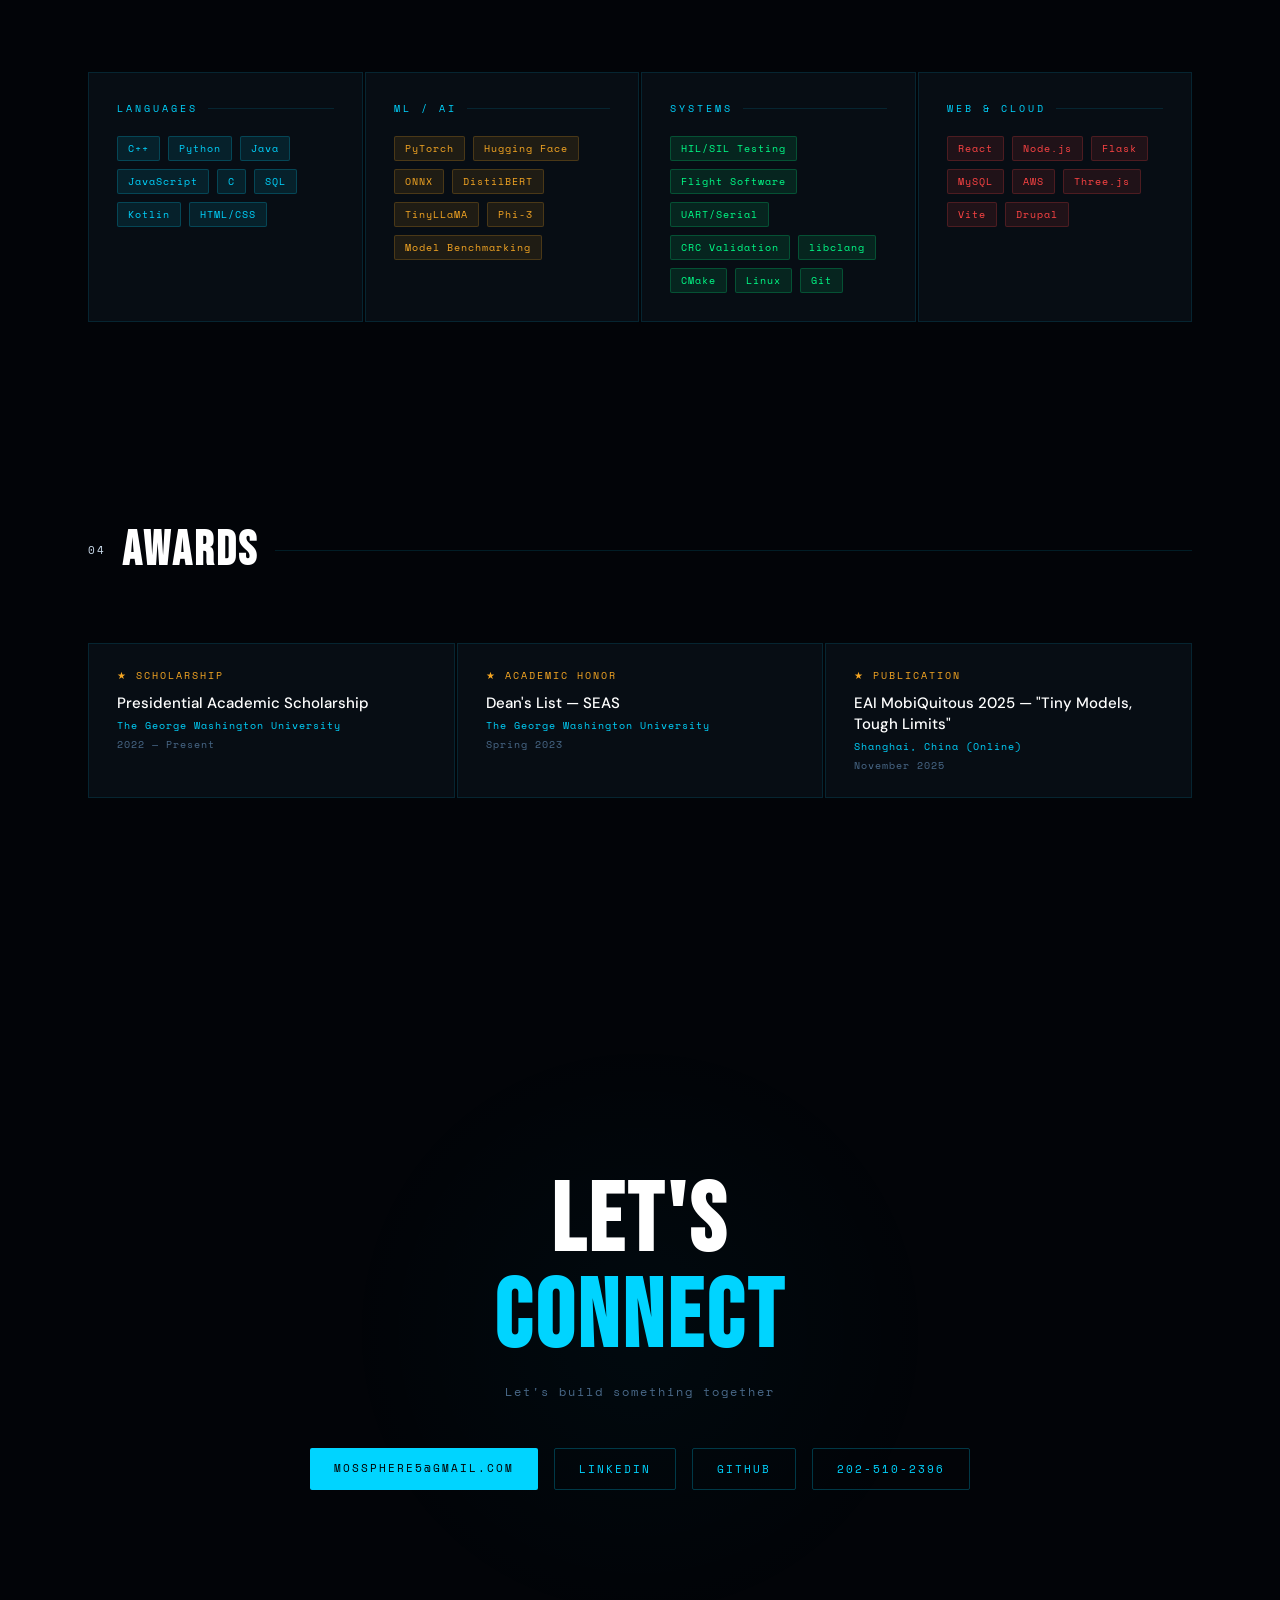
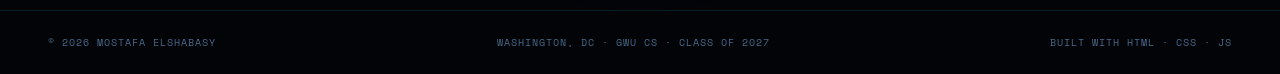
==== commit 5bfacb1d: "Enhance UI: remove desperate messaging, add scroll progress, custom cursor, parallax effects, and mi" ====
--- a/index.html
+++ b/index.html
@@ -23,7 +23,7 @@
 <meta name="twitter:image" content="https://mosspheree.github.io/Mostafa-Portfolio/img/photo.jpg.JPG">
 
 <!-- Favicon -->
-<link rel="icon" type="image/svg+xml" href="data:image/svg+xml,<svg xmlns='http://www.w3.org/2000/svg' viewBox='0 0 100 100'><rect width='100' height='100' rx='12' fill='%2306080b'/><text x='50' y='68' font-family='sans-serif' font-size='50' font-weight='bold' fill='%23D4AF37' text-anchor='middle'>ME</text></svg>">
+<link rel="icon" type="image/svg+xml" href="data:image/svg+xml,<svg xmlns='http://www.w3.org/2000/svg' viewBox='0 0 100 100'><rect width='100' height='100' rx='12' fill='%23020408'/><text x='50' y='68' font-family='sans-serif' font-size='50' font-weight='bold' fill='%2300d4ff' text-anchor='middle'>ME</text></svg>">
 
 <link rel="preconnect" href="https://fonts.googleapis.com">
 <link href="https://fonts.googleapis.com/css2?family=Space+Mono:wght@400;700&family=DM+Sans:wght@300;400;500&family=Bebas+Neue&display=swap" rel="stylesheet">
@@ -37,7 +37,6 @@
 <link rel="stylesheet" href="css/projects.css">
 <link rel="stylesheet" href="css/skills.css">
 <link rel="stylesheet" href="css/contact.css">
-<link rel="stylesheet" href="css/visualizations.css">
 </head>
 <body>
 
@@ -45,6 +44,10 @@
 <div class="gargantua" aria-hidden="true">
   <div class="accretion-disk"></div>
 </div>
+
+<!-- Custom cursor -->
+<div class="cursor" id="cursor"></div>
+<div class="cursor-dot" id="cursor-dot"></div>
 
 <!-- Skip to content -->
 <a href="#hero" class="skip-link">Skip to main content</a>
@@ -65,16 +68,11 @@
     <li><a href="resume.html">Resume</a></li>
     <li><a href="#contact">Contact</a></li>
   </ul>
-  <div class="nav-status" aria-label="Currently available for opportunities">
-    <div class="status-dot" aria-hidden="true"></div>
-    AVAILABLE FOR OPPORTUNITIES
-  </div>
+  <div class="nav-progress" id="nav-progress"></div>
 </nav>
 
 <!-- Hero -->
 <section id="hero">
-  <div class="hero-scanlines" aria-hidden="true"></div>
-  <div class="hero-vignette" aria-hidden="true"></div>
   <div class="hero-content">
     <div class="hero-tag">CS @ George Washington University</div>
     <h1 class="hero-name">Mostafa<br><span>Elshabasy</span></h1>
@@ -95,15 +93,15 @@
   </div>
 
   <svg class="hero-visual" viewBox="0 0 400 400" fill="none" xmlns="http://www.w3.org/2000/svg" role="img" aria-label="Decorative orbital animation">
-    <circle cx="200" cy="200" r="60" stroke="#D4AF37" stroke-width="0.5"/>
-    <circle cx="200" cy="200" r="100" stroke="#D4AF37" stroke-width="0.5" stroke-dasharray="4 8"/>
-    <circle cx="200" cy="200" r="150" stroke="#00d4ff" stroke-width="0.4" opacity="0.6"/>
-    <circle cx="200" cy="200" r="190" stroke="#D4AF37" stroke-width="0.5" stroke-dasharray="2 10"/>
-    <circle cx="200" cy="100" r="4" fill="#D4AF37"/>
-    <circle cx="350" cy="200" r="3" fill="#00d4ff"/>
+    <circle cx="200" cy="200" r="60" stroke="#00d4ff" stroke-width="0.5"/>
+    <circle cx="200" cy="200" r="100" stroke="#00d4ff" stroke-width="0.5" stroke-dasharray="4 8"/>
+    <circle cx="200" cy="200" r="150" stroke="#00d4ff" stroke-width="0.5"/>
+    <circle cx="200" cy="200" r="190" stroke="#00d4ff" stroke-width="0.5" stroke-dasharray="2 10"/>
+    <circle cx="200" cy="100" r="4" fill="#00d4ff"/>
+    <circle cx="350" cy="200" r="3" fill="#f5a623"/>
     <circle cx="50" cy="200" r="2.5" fill="#00ff88"/>
-    <circle cx="200" cy="10" r="2" fill="#D4AF37"/>
-    <circle cx="200" cy="200" r="20" fill="#080c12" stroke="#D4AF37" stroke-width="0.5"/>
+    <circle cx="200" cy="10" r="2" fill="#00d4ff"/>
+    <circle cx="200" cy="200" r="20" fill="#0a2a4a" stroke="#00d4ff" stroke-width="0.5"/>
   </svg>
 
   <div class="hero-coords" id="hero-coords">
@@ -123,11 +121,9 @@
     <div class="stat-num">1</div>
     <div class="stat-label">Published Paper</div>
   </div>
-  <div class="stat-item stat-diagnostic reveal">
+  <div class="stat-item reveal">
     <div class="stat-num">15+</div>
-    <div class="stat-label">Mission-Critical Anomalies Resolved</div>
-    <div class="stat-diag-bar"><div class="stat-diag-fill"></div></div>
-    <div class="stat-diag-status">SYS DIAGNOSTIC: NOMINAL</div>
+    <div class="stat-label">Critical Bugs Fixed</div>
   </div>
   <div class="stat-item reveal">
     <div class="stat-num">3.60</div>
@@ -166,10 +162,7 @@
           <span class="about-detail-label">Focus</span>
           <span class="about-detail-value">Systems, AI, Aerospace</span>
         </div>
-        <div class="about-detail">
-          <span class="about-detail-label">Status</span>
-          <span class="about-detail-value" style="color: var(--green);">Open to Opportunities</span>
-        </div>
+        
       </div>
     </div>
   </div>
@@ -218,7 +211,7 @@
 <!-- Contact -->
 <section id="contact">
   <h2 class="contact-title reveal">Let's<br><span>Connect</span></h2>
-  <p class="contact-sub reveal">Open to full-time roles, research collaborations, and internships</p>
+  <p class="contact-sub reveal">Let's build something together</p>
   <div class="contact-links reveal">
     <a href="mailto:mossphere5@gmail.com" class="btn btn-primary">mossphere5@gmail.com</a>
     <a href="https://linkedin.com/in/mosshabasy" class="btn btn-outline" target="_blank" rel="noopener">LinkedIn</a>
@@ -243,7 +236,6 @@
 
 <script src="js/data.js"></script>
 <script src="js/render.js"></script>
-<script src="js/visualizations.js"></script>
 <script src="js/main.js"></script>
 
 </body>
--- a/css/base.css
+++ b/css/base.css
@@ -1,21 +1,49 @@
 /* ── base.css — reset, variables, global styles ── */
 
 :root {
-  --bg:      #06080b;
-  --bg2:     #080c12;
-  --bg3:     #0c1420;
-  --gold:    #D4AF37;
-  --gold2:   #a8882a;
+  --bg:      #020408;
+  --bg2:     #070d14;
+  --bg3:     #0d1a26;
   --cyan:    #00d4ff;
   --cyan2:   #0099bb;
   --amber:   #f5a623;
   --red:     #ff4444;
   --green:   #00ff88;
-  --text:    #ccd6e0;
-  --muted:   #4a6070;
-  --border:  rgba(212,175,55,0.1);
-  --border2: rgba(212,175,55,0.25);
-  --cborder: rgba(0,212,255,0.12);
+  --text:    #c8d8e8;
+  --muted:   #4a6a8a;
+  --border:  rgba(0,212,255,0.12);
+  --border2: rgba(0,212,255,0.25);
+}
+
+/* Custom cursor */
+.cursor {
+  position: fixed;
+  width: 20px;
+  height: 20px;
+  border: 1px solid var(--cyan);
+  border-radius: 50%;
+  pointer-events: none;
+  z-index: 9999;
+  transition: transform 0.15s ease, width 0.2s ease, height 0.2s ease, border-color 0.2s ease;
+  transform: translate(-50%, -50%);
+}
+
+.cursor.hover {
+  width: 40px;
+  height: 40px;
+  border-color: var(--amber);
+  background: rgba(245,166,35,0.1);
+}
+
+.cursor-dot {
+  position: fixed;
+  width: 4px;
+  height: 4px;
+  background: var(--cyan);
+  border-radius: 50%;
+  pointer-events: none;
+  z-index: 9999;
+  transform: translate(-50%, -50%);
 }
 
 *, *::before, *::after {
@@ -43,7 +71,7 @@
   top: -100%;
   left: 16px;
   z-index: 200;
-  background: var(--gold);
+  background: var(--cyan);
   color: #000;
   padding: 12px 24px;
   font-family: 'Space Mono', monospace;
@@ -267,31 +295,31 @@
 }
 
 .btn-primary {
-  background: var(--gold);
+  background: var(--cyan);
   color: #000;
 }
 
 .btn-primary:hover {
-  background: #f0ca50;
-  box-shadow: 0 0 30px rgba(212,175,55,0.4);
+  background: #fff;
+  box-shadow: 0 0 30px rgba(0,212,255,0.4);
 }
 
 .btn-outline {
   background: transparent;
   color: var(--cyan);
-  border: 1px solid var(--cborder);
+  border: 1px solid var(--border2);
 }
 
 .btn-outline:hover {
-  background: rgba(0,212,255,0.06);
-  border-color: rgba(0,212,255,0.4);
+  background: rgba(0,212,255,0.08);
+  border-color: var(--cyan);
 }
 
 /* Focus indicators */
 a:focus-visible,
 button:focus-visible,
 [tabindex="0"]:focus-visible {
-  outline: 2px solid var(--gold);
+  outline: 2px solid var(--cyan);
   outline-offset: 3px;
 }
 
@@ -332,7 +360,7 @@
   border-radius: 4px;
   background: var(--bg2);
   border: 1px solid var(--border2);
-  color: var(--gold);
+  color: var(--cyan);
   cursor: pointer;
   display: flex;
   align-items: center;
@@ -350,13 +378,13 @@
 .back-to-top:hover {
   background: var(--bg3);
   transform: translateY(-2px);
-  box-shadow: 0 0 16px rgba(212,175,55,0.2);
+  box-shadow: 0 0 16px rgba(0,212,255,0.2);
 }
 
 /* Scrollbar */
 ::-webkit-scrollbar { width: 4px; }
 ::-webkit-scrollbar-track { background: var(--bg); }
-::-webkit-scrollbar-thumb { background: var(--gold2); border-radius: 2px; }
+::-webkit-scrollbar-thumb { background: var(--cyan2); border-radius: 2px; }
 
 /* Stats bar */
 .stats-bar {
@@ -375,6 +403,13 @@
   text-align: center;
   padding: 20px;
   border-right: 1px solid var(--border);
+  transition: transform 0.3s ease, background 0.3s ease;
+  cursor: default;
+}
+
+.stat-item:hover {
+  background: rgba(0,212,255,0.02);
+  transform: translateY(-4px);
 }
 
 .stat-item:last-child { border-right: none; }
@@ -382,9 +417,14 @@
 .stat-num {
   font-family: 'Bebas Neue', sans-serif;
   font-size: 48px;
-  color: var(--gold);
+  color: var(--cyan);
   line-height: 1;
   margin-bottom: 8px;
+  transition: text-shadow 0.3s ease;
+}
+
+.stat-item:hover .stat-num {
+  text-shadow: 0 0 30px rgba(0,212,255,0.5);
 }
 
 .stat-label {
@@ -394,43 +434,6 @@
   letter-spacing: 2px;
   text-transform: uppercase;
 }
-
-/* Diagnostic animation for "Mission-Critical Anomalies Resolved" */
-.stat-diagnostic .stat-label {
-  color: rgba(212, 175, 55, 0.6);
-}
-
-.stat-diag-bar {
-  width: 72%;
-  height: 2px;
-  background: rgba(255, 68, 68, 0.15);
-  margin: 10px auto 0;
-  border-radius: 1px;
-  overflow: hidden;
-}
-
-.stat-diag-fill {
-  height: 100%;
-  width: 0%;
-  background: linear-gradient(90deg, #ff4444, #D4AF37);
-  transition: width 1.6s ease 0.4s;
-  box-shadow: 0 0 8px rgba(212, 175, 55, 0.5);
-}
-
-.stat-item.visible .stat-diag-fill { width: 100%; }
-
-.stat-diag-status {
-  font-family: 'Space Mono', monospace;
-  font-size: 7px;
-  color: var(--gold);
-  letter-spacing: 1.5px;
-  margin-top: 7px;
-  text-transform: uppercase;
-  opacity: 0;
-  transition: opacity 0.5s ease 2s;
-}
-
-.stat-item.visible .stat-diag-status { opacity: 1; }
 
 /* Footer */
 footer {
--- a/css/nav.css
+++ b/css/nav.css
@@ -11,25 +11,49 @@
   border-bottom: 1px solid var(--border);
   background: rgba(2,4,8,0.85);
   backdrop-filter: blur(12px);
-  transition: padding 0.3s;
+  transition: padding 0.3s, background 0.3s, border-color 0.3s;
 }
 
 nav.scrolled {
   padding: 14px 48px;
+  background: rgba(2,4,8,0.95);
   border-bottom-color: var(--border2);
 }
 
 .nav-logo {
   font-family: 'Bebas Neue', sans-serif;
-  font-size: 22px;
+  font-size: 24px;
   letter-spacing: 4px;
-  color: var(--gold);
+  color: var(--cyan);
+  cursor: pointer;
+  transition: transform 0.3s ease, text-shadow 0.3s ease;
+  position: relative;
+}
+
+.nav-logo::after {
+  content: '';
+  position: absolute;
+  bottom: -4px; left: 0; right: 0;
+  height: 2px;
+  background: linear-gradient(90deg, transparent, var(--cyan), transparent);
+  transform: scaleX(0);
+  transition: transform 0.3s ease;
+}
+
+.nav-logo:hover {
+  transform: scale(1.05);
+  text-shadow: 0 0 20px rgba(0,212,255,0.5);
+}
+
+.nav-logo:hover::after {
+  transform: scaleX(1);
 }
 
 .nav-links {
   display: flex;
-  gap: 36px;
+  gap: 40px;
   list-style: none;
+  margin-left: auto;
 }
 
 .nav-links a {
@@ -39,44 +63,46 @@
   text-decoration: none;
   letter-spacing: 2px;
   text-transform: uppercase;
-  transition: color 0.2s;
+  transition: color 0.3s ease;
   position: relative;
+  padding: 8px 0;
 }
 
 .nav-links a::after {
   content: '';
   position: absolute;
-  bottom: -4px; left: 0; right: 0;
-  height: 1px;
-  background: var(--gold);
+  bottom: 0; left: 0; right: 0;
+  height: 2px;
+  background: linear-gradient(90deg, var(--cyan), var(--cyan2));
   transform: scaleX(0);
   transform-origin: left;
-  transition: transform 0.2s;
+  transition: transform 0.3s ease;
 }
 
-.nav-links a:hover { color: var(--gold); }
-.nav-links a:hover::after { transform: scaleX(1); }
-
-.nav-status {
-  display: flex;
-  align-items: center;
-  gap: 8px;
-  font-family: 'Space Mono', monospace;
-  font-size: 10px;
-  color: var(--green);
-  letter-spacing: 1px;
+.nav-links a:hover { 
+  color: var(--cyan); 
 }
 
-.status-dot {
-  width: 6px; height: 6px;
-  border-radius: 50%;
-  background: var(--green);
-  animation: pulse 2s infinite;
+.nav-links a:hover::after { 
+  transform: scaleX(1); 
 }
 
-@keyframes pulse {
-  0%,100% { opacity: 1; transform: scale(1); }
-  50%      { opacity: 0.4; transform: scale(0.8); }
+.nav-links a.active {
+  color: var(--cyan);
+}
+
+.nav-links a.active::after {
+  transform: scaleX(1);
+}
+
+/* Nav scroll indicator */
+.nav-progress {
+  position: absolute;
+  bottom: 0; left: 0;
+  height: 2px;
+  background: linear-gradient(90deg, var(--cyan), var(--amber));
+  width: 0%;
+  transition: width 0.1s linear;
 }
 
 /* Hamburger button */
@@ -96,8 +122,12 @@
   display: block;
   width: 22px;
   height: 2px;
-  background: var(--gold);
-  transition: transform 0.3s, opacity 0.3s;
+  background: var(--cyan);
+  transition: transform 0.3s ease, opacity 0.3s ease, width 0.3s ease;
+}
+
+.nav-hamburger:hover span:nth-child(2) {
+  width: 16px;
 }
 
 .nav-hamburger.open span:nth-child(1) {
@@ -114,6 +144,7 @@
 
 @media (max-width: 768px) {
   nav { padding: 16px 24px; }
+  .nav-logo { font-size: 20px; }
   .nav-hamburger { display: flex; position: relative; z-index: 210; }
   .nav-links {
     display: none;
@@ -122,7 +153,8 @@
     left: 0;
     right: 0;
     bottom: 0;
-    background: #020408;
+    background: rgba(2,4,8,0.98);
+    backdrop-filter: blur(20px);
     flex-direction: column;
     align-items: center;
     justify-content: center;
@@ -130,9 +162,11 @@
     z-index: 200;
     padding: 80px 24px 40px;
     border-left: 1px solid var(--border2);
+    margin: 0;
   }
   .nav-links.open {
     display: flex;
+    animation: slideIn 0.3s ease;
   }
   .nav-links a {
     font-size: 20px;
@@ -140,11 +174,16 @@
     letter-spacing: 5px;
     padding: 12px 24px;
     border-bottom: 1px solid transparent;
-    transition: color 0.2s, border-color 0.2s;
+    transition: color 0.3s, border-color 0.3s;
   }
   .nav-links a:hover {
-    color: var(--gold);
-    border-bottom-color: var(--gold);
+    color: var(--cyan);
+    border-bottom-color: var(--cyan);
   }
   .nav-status { display: none; }
 }
+
+@keyframes slideIn {
+  from { opacity: 0; transform: translateX(-20px); }
+  to { opacity: 1; transform: translateX(0); }
+}
--- a/css/hero.css
+++ b/css/hero.css
@@ -8,6 +8,14 @@
   padding: 120px 48px 80px;
   z-index: 1;
   overflow: hidden;
+}
+
+#hero::before {
+  content: '';
+  position: absolute;
+  top: 0; left: 0; right: 0; bottom: 0;
+  background: radial-gradient(ellipse at 30% 50%, rgba(0,212,255,0.03) 0%, transparent 50%);
+  pointer-events: none;
 }
 
 .hero-content {
@@ -31,14 +39,21 @@
   align-items: center;
   gap: 12px;
   min-height: 20px;
+  animation: fadeUp 1s ease 0.2s both;
 }
 
 .hero-tag::before {
   content: '';
   display: block;
   width: 32px; height: 1px;
-  background: var(--gold);
+  background: var(--cyan);
   flex-shrink: 0;
+  animation: slideIn 0.6s ease 0.4s both;
+}
+
+@keyframes slideIn {
+  from { width: 0; }
+  to   { width: 32px; }
 }
 
 .hero-name {
@@ -48,51 +63,18 @@
   letter-spacing: 2px;
   color: #fff;
   margin-bottom: 8px;
+  animation: fadeUp 1s ease 0.3s both;
 }
 
-.hero-name span { color: var(--gold); }
-
-/* CRT scanlines overlay */
-.hero-scanlines {
-  position: absolute;
-  inset: 0;
-  background: repeating-linear-gradient(
-    0deg,
-    transparent,
-    transparent 3px,
-    rgba(0, 0, 0, 0.04) 3px,
-    rgba(0, 0, 0, 0.04) 4px
-  );
-  pointer-events: none;
-  z-index: 3;
-  animation: scanline-drift 8s linear infinite;
+.hero-name span { 
+  color: var(--cyan);
+  display: inline-block;
+  animation: glow 3s ease-in-out infinite alternate;
 }
 
-@keyframes scanline-drift {
-  0%   { background-position: 0 0; }
-  100% { background-position: 0 80px; }
-}
-
-/* CRT vignette */
-.hero-vignette {
-  position: absolute;
-  inset: 0;
-  background: radial-gradient(ellipse at center, transparent 55%, rgba(0,0,0,0.55) 100%);
-  pointer-events: none;
-  z-index: 3;
-}
-
-/* CRT noise flicker — subtle */
-#hero::after {
-  content: '';
-  position: absolute;
-  inset: 0;
-  background-image: url("data:image/svg+xml,%3Csvg viewBox='0 0 200 200' xmlns='http://www.w3.org/2000/svg'%3E%3Cfilter id='n'%3E%3CfeTurbulence type='fractalNoise' baseFrequency='0.9' numOctaves='4' stitchTiles='stitch'/%3E%3C/filter%3E%3Crect width='100%25' height='100%25' filter='url(%23n)' opacity='0.04'/%3E%3C/svg%3E");
-  background-size: 200px 200px;
-  pointer-events: none;
-  z-index: 2;
-  opacity: 0.6;
-  mix-blend-mode: overlay;
+@keyframes glow {
+  from { text-shadow: 0 0 20px rgba(0,212,255,0.3); }
+  to   { text-shadow: 0 0 40px rgba(0,212,255,0.6), 0 0 60px rgba(0,212,255,0.3); }
 }
 
 .hero-title {
@@ -102,6 +84,7 @@
   letter-spacing: 3px;
   margin-bottom: 32px;
   text-transform: uppercase;
+  animation: fadeUp 1s ease 0.5s both;
 }
 
 .hero-bio {
@@ -111,6 +94,7 @@
   max-width: 560px;
   margin-bottom: 48px;
   font-weight: 300;
+  animation: fadeUp 1s ease 0.7s both;
 }
 
 .hero-bio strong {
@@ -122,6 +106,39 @@
   display: flex;
   gap: 16px;
   flex-wrap: wrap;
+  animation: fadeUp 1s ease 0.9s both;
+}
+
+.hero-links .btn {
+  position: relative;
+  overflow: hidden;
+  transition: all 0.3s ease;
+}
+
+.hero-links .btn::before {
+  content: '';
+  position: absolute;
+  top: 50%; left: 50%;
+  width: 0; height: 0;
+  background: rgba(0,212,255,0.1);
+  border-radius: 50%;
+  transform: translate(-50%, -50%);
+  transition: width 0.4s ease, height 0.4s ease;
+}
+
+.hero-links .btn:hover::before {
+  width: 300px; height: 300px;
+}
+
+.hero-links .btn-primary:hover {
+  transform: translateY(-2px);
+  box-shadow: 0 0 30px rgba(0,212,255,0.4), 0 10px 40px rgba(0,212,255,0.2);
+}
+
+.hero-links .btn-outline:hover {
+  transform: translateY(-2px);
+  background: rgba(0,212,255,0.08);
+  box-shadow: 0 0 20px rgba(0,212,255,0.15);
 }
 
 .hero-visual {
@@ -141,6 +158,10 @@
   to   { transform: translateY(-50%) rotate(360deg); }
 }
 
+.hero-visual:hover {
+  animation-duration: 20s;
+}
+
 .hero-coords {
   position: absolute;
   bottom: 40px;
@@ -151,7 +172,7 @@
   letter-spacing: 1px;
   text-align: right;
   line-height: 1.8;
-  z-index: 4;
+  animation: fadeUp 1s ease 1.2s both;
 }
 
 @media (max-width: 768px) {
--- a/css/about.css
+++ b/css/about.css
@@ -18,6 +18,27 @@
   border-radius: 12px;
   border: 1px solid var(--border2);
   pointer-events: none;
+  transition: border-color 0.3s ease, box-shadow 0.3s ease;
+}
+
+.about-photo-wrapper:hover::before {
+  border-color: var(--cyan);
+  box-shadow: 0 0 30px rgba(0,212,255,0.2);
+}
+
+.about-photo-wrapper::after {
+  content: '';
+  position: absolute;
+  inset: -2px;
+  border-radius: 10px;
+  background: linear-gradient(135deg, rgba(0,212,255,0.1), transparent, rgba(245,166,35,0.1));
+  opacity: 0;
+  transition: opacity 0.4s ease;
+  pointer-events: none;
+}
+
+.about-photo-wrapper:hover::after {
+  opacity: 1;
 }
 
 .about-photo {
@@ -26,13 +47,14 @@
   object-fit: cover;
   border-radius: 8px;
   filter: grayscale(20%);
-  transition: filter 0.4s, box-shadow 0.4s;
+  transition: filter 0.4s ease, box-shadow 0.4s ease, transform 0.4s ease;
   display: block;
 }
 
 .about-photo:hover {
   filter: grayscale(0%);
-  box-shadow: 0 0 40px rgba(0,212,255,0.2);
+  box-shadow: 0 0 40px rgba(0,212,255,0.25), 0 20px 40px rgba(0,0,0,0.3);
+  transform: scale(1.02);
 }
 
 .about-bio {
@@ -41,11 +63,31 @@
   line-height: 1.8;
   margin-bottom: 20px;
   font-weight: 300;
+  transition: color 0.3s ease;
+}
+
+.about-bio:hover {
+  color: #fff;
 }
 
 .about-bio strong {
   color: #fff;
   font-weight: 500;
+  position: relative;
+}
+
+.about-bio strong::after {
+  content: '';
+  position: absolute;
+  bottom: -2px; left: 0; right: 0;
+  height: 1px;
+  background: linear-gradient(90deg, var(--cyan), transparent);
+  transform: scaleX(0);
+  transition: transform 0.3s ease;
+}
+
+.about-bio:hover strong::after {
+  transform: scaleX(1);
 }
 
 .about-details {
@@ -61,6 +103,14 @@
   display: flex;
   flex-direction: column;
   gap: 4px;
+  padding: 12px;
+  border-radius: 4px;
+  transition: background 0.3s ease, transform 0.3s ease;
+}
+
+.about-detail:hover {
+  background: rgba(0,212,255,0.03);
+  transform: translateX(4px);
 }
 
 .about-detail-label {
@@ -75,6 +125,11 @@
   font-size: 14px;
   color: #fff;
   font-weight: 400;
+  transition: color 0.3s ease;
+}
+
+.about-detail:hover .about-detail-value {
+  color: var(--cyan);
 }
 
 @media (max-width: 768px) {
@@ -94,4 +149,8 @@
     grid-template-columns: 1fr 1fr;
     text-align: left;
   }
+  .about-photo-wrapper::after,
+  .about-bio strong::after {
+    display: none;
+  }
 }
--- a/css/experience.css
+++ b/css/experience.css
@@ -12,11 +12,12 @@
   gap: 0 32px;
   padding: 32px 0;
   border-bottom: 1px solid var(--border);
-  transition: background 0.3s;
+  transition: background 0.3s, transform 0.3s;
 }
 
 .timeline-item:hover {
-  background: rgba(212,175,55,0.02);
+  background: rgba(0,212,255,0.02);
+  transform: translateX(4px);
 }
 
 .timeline-date {
@@ -27,12 +28,22 @@
   padding-top: 4px;
   text-align: right;
   line-height: 1.6;
+  transition: color 0.3s;
+}
+
+.timeline-item:hover .timeline-date {
+  color: var(--cyan);
 }
 
 .timeline-line {
   width: 1px;
   background: var(--border2);
   position: relative;
+  transition: background 0.3s;
+}
+
+.timeline-item:hover .timeline-line {
+  background: var(--cyan);
 }
 
 .timeline-line::before {
@@ -43,14 +54,20 @@
   transform: translateX(-50%);
   width: 7px; height: 7px;
   border-radius: 50%;
-  background: var(--gold);
-  box-shadow: 0 0 10px var(--gold);
+  background: var(--cyan);
+  box-shadow: 0 0 10px var(--cyan);
+  transition: transform 0.3s, box-shadow 0.3s;
+}
+
+.timeline-item:hover .timeline-line::before {
+  transform: translateX(-50%) scale(1.3);
+  box-shadow: 0 0 20px var(--cyan);
 }
 
 .timeline-company {
   font-family: 'Space Mono', monospace;
   font-size: 10px;
-  color: var(--gold);
+  color: var(--cyan);
   letter-spacing: 2px;
   text-transform: uppercase;
   margin-bottom: 6px;
@@ -88,7 +105,7 @@
   content: '—';
   position: absolute;
   left: 0;
-  color: var(--gold);
+  color: var(--cyan);
   font-size: 10px;
 }
 
--- a/css/projects.css
+++ b/css/projects.css
@@ -5,14 +5,12 @@
   gap: 2px;
 }
 .project-card {
-  background: rgba(8, 14, 24, 0.55);
-  backdrop-filter: blur(14px);
-  -webkit-backdrop-filter: blur(14px);
-  border: 1px solid rgba(212, 175, 55, 0.12);
+  background: var(--bg2);
+  border: 1px solid var(--border);
   padding: 36px;
   position: relative;
   overflow: hidden;
-  transition: all 0.3s;
+  transition: all 0.3s ease;
   text-decoration: none;
   display: flex;
   flex-direction: column;
@@ -23,17 +21,17 @@
   position: absolute;
   top: 0; left: 0; right: 0;
   height: 2px;
-  background: linear-gradient(90deg, var(--gold), var(--cyan));
+  background: var(--cyan);
   transform: scaleX(0);
   transform-origin: left;
-  transition: transform 0.35s;
+  transition: transform 0.3s ease;
 }
 .project-card:hover::before { transform: scaleX(1); }
 .project-card:hover {
-  border-color: rgba(212, 175, 55, 0.28);
-  background: rgba(12, 20, 34, 0.75);
-  transform: translateY(-3px);
-  box-shadow: 0 8px 32px rgba(212, 175, 55, 0.06);
+  border-color: var(--border2);
+  background: var(--bg3);
+  transform: translateY(-4px);
+  box-shadow: 0 20px 40px rgba(0,0,0,0.3), 0 0 30px rgba(0,212,255,0.05);
 }
 .project-num {
   font-family: 'Space Mono', monospace;
@@ -52,7 +50,7 @@
 .project-sub {
   font-family: 'Space Mono', monospace;
   font-size: 10px;
-  color: var(--gold);
+  color: var(--cyan);
   letter-spacing: 2px;
   margin-bottom: 16px;
   text-transform: uppercase;
@@ -80,7 +78,7 @@
 .project-link {
   font-family: 'Space Mono', monospace;
   font-size: 10px;
-  color: var(--gold);
+  color: var(--cyan);
   letter-spacing: 2px;
   text-transform: uppercase;
   display: inline-flex;
@@ -117,13 +115,12 @@
   align-items: center;
 }
 .project-card.featured::before {
-  background: linear-gradient(90deg, var(--gold), var(--cyan));
+  background: linear-gradient(90deg, var(--cyan), var(--amber));
 }
 .featured-visual {
   aspect-ratio: 16/9;
-  background: rgba(8, 14, 24, 0.6);
-  backdrop-filter: blur(10px);
-  border: 1px solid rgba(212, 175, 55, 0.15);
+  background: var(--bg3);
+  border: 1px solid var(--border);
   border-radius: 4px;
   display: flex;
   align-items: center;
@@ -134,7 +131,7 @@
 .orbit-ring {
   position: absolute;
   border-radius: 50%;
-  border: 1px solid rgba(212,175,55,0.3);
+  border: 1px solid rgba(0,212,255,0.3);
   top: 50%; left: 50%;
   transform: translate(-50%,-50%);
 }
@@ -149,8 +146,8 @@
   position: absolute;
   width: 6px; height: 6px;
   border-radius: 50%;
-  background: var(--gold);
-  box-shadow: 0 0 8px var(--gold);
+  background: var(--cyan);
+  box-shadow: 0 0 8px var(--cyan);
   top: 0; left: 50%;
   transform: translateX(-50%);
 }
--- a/css/skills.css
+++ b/css/skills.css
@@ -7,20 +7,35 @@
 }
 
 .skill-group {
-  background: rgba(8, 14, 24, 0.5);
-  backdrop-filter: blur(10px);
-  -webkit-backdrop-filter: blur(10px);
-  border: 1px solid rgba(212, 175, 55, 0.1);
+  background: var(--bg2);
+  border: 1px solid var(--border);
   padding: 28px;
-  transition: border-color 0.2s;
+  transition: all 0.3s ease;
+  position: relative;
+  overflow: hidden;
 }
 
-.skill-group:hover { border-color: rgba(212, 175, 55, 0.25); }
+.skill-group::before {
+  content: '';
+  position: absolute;
+  top: 0; left: 0;
+  width: 3px; height: 0;
+  background: var(--cyan);
+  transition: height 0.3s ease;
+}
+
+.skill-group:hover { 
+  border-color: var(--border2);
+  transform: translateY(-2px);
+  box-shadow: 0 10px 30px rgba(0,0,0,0.2);
+}
+
+.skill-group:hover::before { height: 100%; }
 
 .skill-group-title {
   font-family: 'Space Mono', monospace;
   font-size: 10px;
-  color: var(--gold);
+  color: var(--cyan);
   letter-spacing: 3px;
   text-transform: uppercase;
   margin-bottom: 20px;
@@ -50,17 +65,15 @@
 }
 
 .award-card {
-  background: rgba(8, 14, 24, 0.5);
-  backdrop-filter: blur(10px);
-  -webkit-backdrop-filter: blur(10px);
-  border: 1px solid rgba(212, 175, 55, 0.1);
+  background: var(--bg2);
+  border: 1px solid var(--border);
   padding: 24px 28px;
   transition: border-color 0.2s, background 0.2s;
 }
 
 .award-card:hover {
-  border-color: rgba(212, 175, 55, 0.25);
-  background: rgba(12, 20, 34, 0.7);
+  border-color: var(--border2);
+  background: var(--bg3);
 }
 
 .award-icon {
@@ -82,7 +95,7 @@
 .award-org {
   font-family: 'Space Mono', monospace;
   font-size: 10px;
-  color: var(--gold);
+  color: var(--cyan);
   letter-spacing: 1px;
   margin-bottom: 4px;
 }
--- a/css/contact.css
+++ b/css/contact.css
@@ -8,6 +8,16 @@
   max-width: 100%;
 }
 
+#contact::before {
+  content: '';
+  position: absolute;
+  top: 50%; left: 50%;
+  transform: translate(-50%, -50%);
+  width: 600px; height: 600px;
+  background: radial-gradient(circle, rgba(0,212,255,0.03) 0%, transparent 70%);
+  pointer-events: none;
+}
+
 .contact-title {
   font-family: 'Bebas Neue', sans-serif;
   font-size: clamp(48px, 8vw, 96px);
@@ -15,9 +25,14 @@
   color: #fff;
   margin-bottom: 16px;
   line-height: 1;
+  animation: fadeUp 0.8s ease both;
 }
 
-.contact-title span { color: var(--gold); }
+.contact-title span {
+  color: var(--cyan);
+  display: inline-block;
+  animation: glow 3s ease-in-out infinite alternate;
+}
 
 .contact-sub {
   font-family: 'Space Mono', monospace;
@@ -25,6 +40,7 @@
   color: var(--muted);
   letter-spacing: 2px;
   margin-bottom: 48px;
+  animation: fadeUp 0.8s ease 0.2s both;
 }
 
 .contact-links {
@@ -32,8 +48,51 @@
   justify-content: center;
   gap: 16px;
   flex-wrap: wrap;
+  animation: fadeUp 0.8s ease 0.4s both;
+}
+
+.contact-links .btn {
+  position: relative;
+  overflow: hidden;
+  transition: all 0.3s ease;
+}
+
+.contact-links .btn::before {
+  content: '';
+  position: absolute;
+  top: 50%; left: 50%;
+  width: 0; height: 0;
+  background: rgba(0,212,255,0.1);
+  border-radius: 50%;
+  transform: translate(-50%, -50%);
+  transition: width 0.5s ease, height 0.5s ease;
+}
+
+.contact-links .btn:hover::before {
+  width: 400px; height: 400px;
+}
+
+.contact-links .btn-primary:hover {
+  transform: translateY(-3px);
+  box-shadow: 0 0 30px rgba(0,212,255,0.4), 0 15px 40px rgba(0,0,0,0.3);
+}
+
+.contact-links .btn-outline:hover {
+  transform: translateY(-2px);
+  background: rgba(0,212,255,0.08);
+  box-shadow: 0 0 20px rgba(0,212,255,0.15);
+}
+
+@keyframes fadeUp {
+  from { opacity: 0; transform: translateY(20px); }
+  to   { opacity: 1; transform: translateY(0); }
+}
+
+@keyframes glow {
+  from { text-shadow: 0 0 20px rgba(0,212,255,0.3); }
+  to   { text-shadow: 0 0 40px rgba(0,212,255,0.6), 0 0 60px rgba(0,212,255,0.3); }
 }
 
 @media (max-width: 768px) {
   #contact { padding: 80px 24px; }
-}
+}
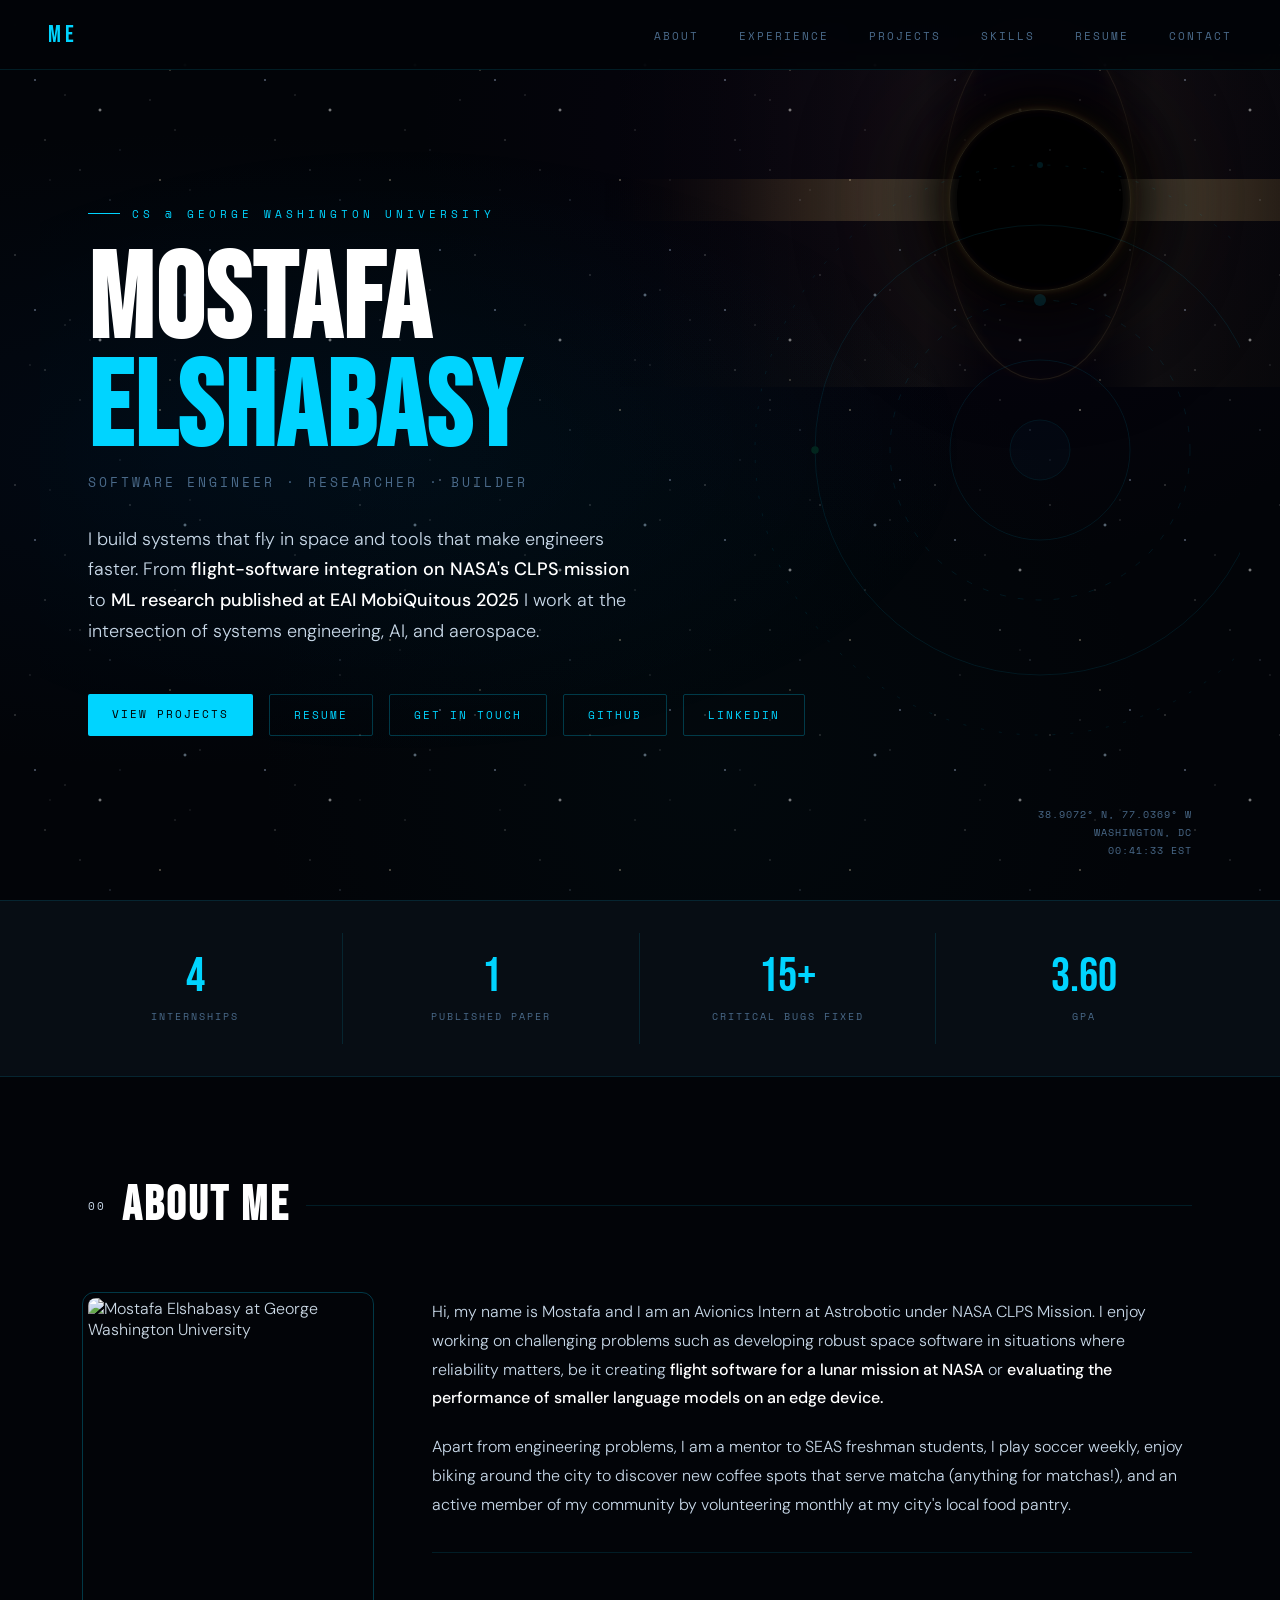
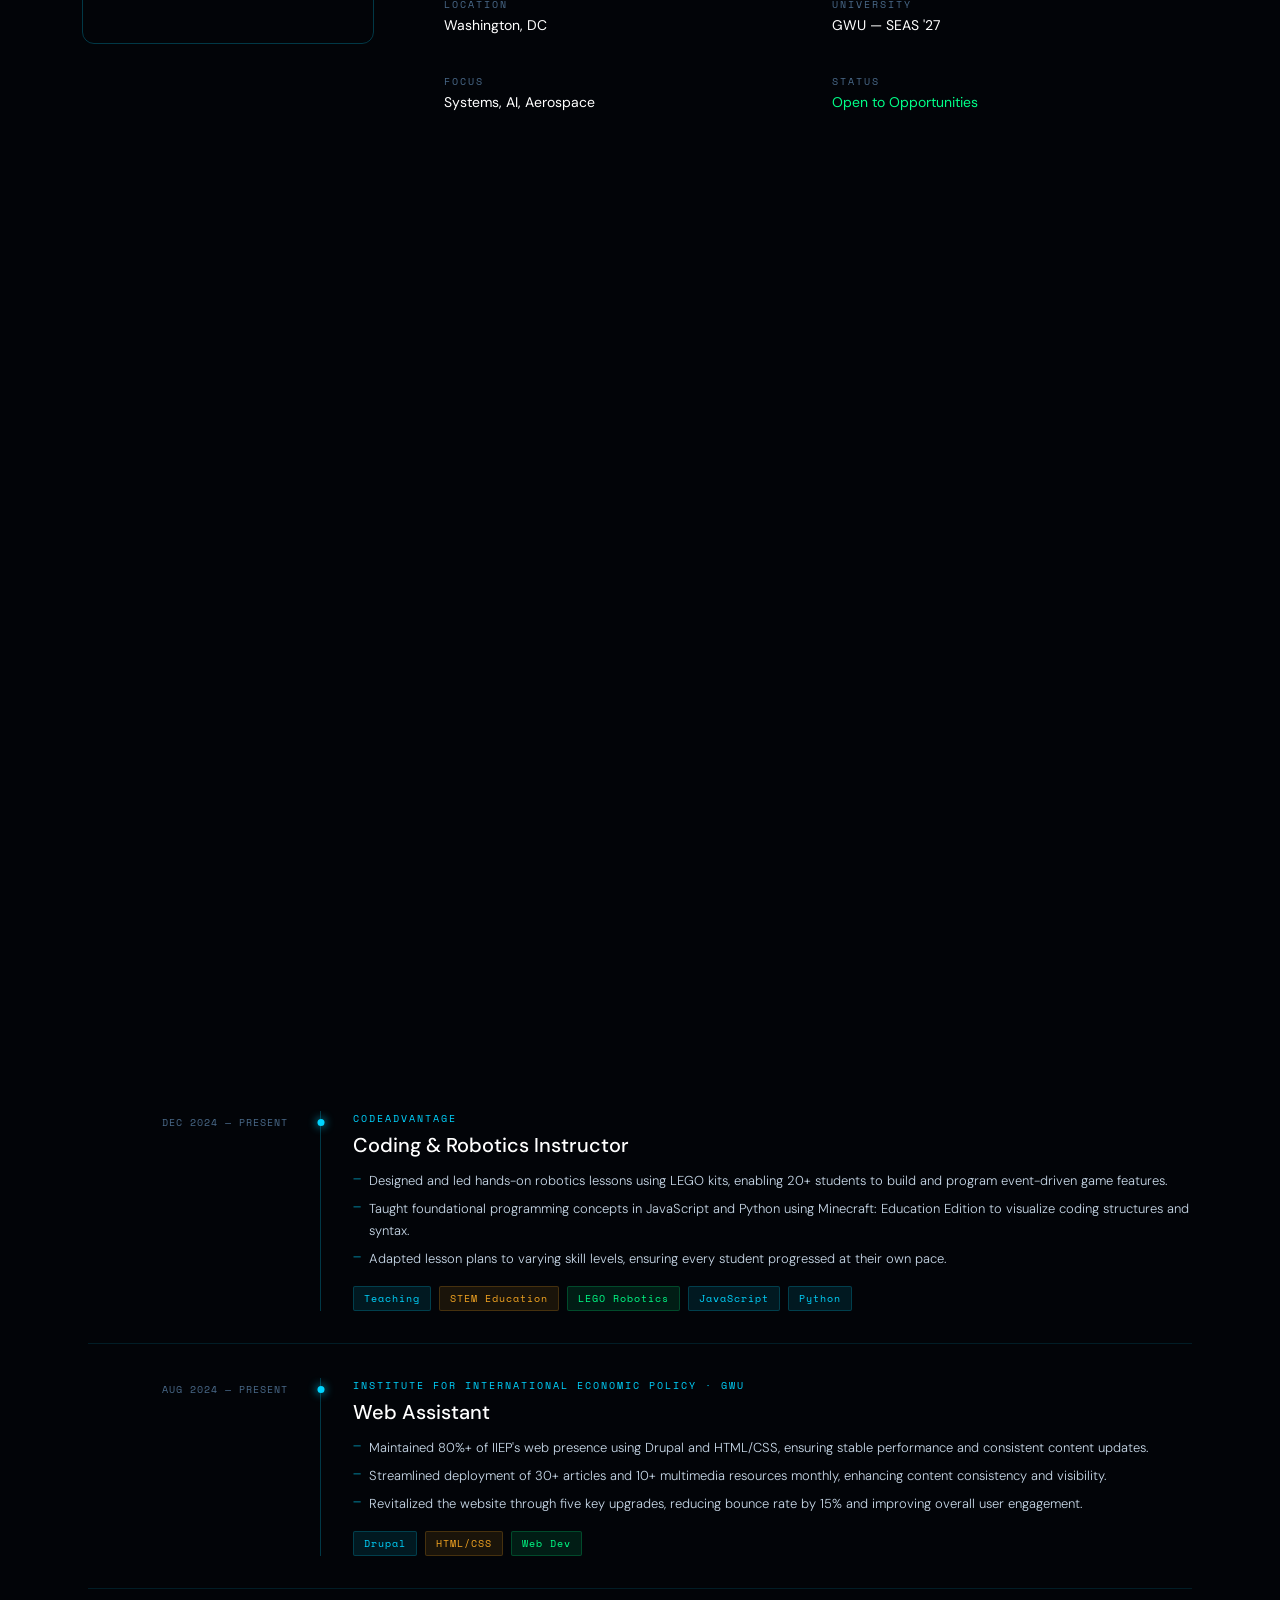
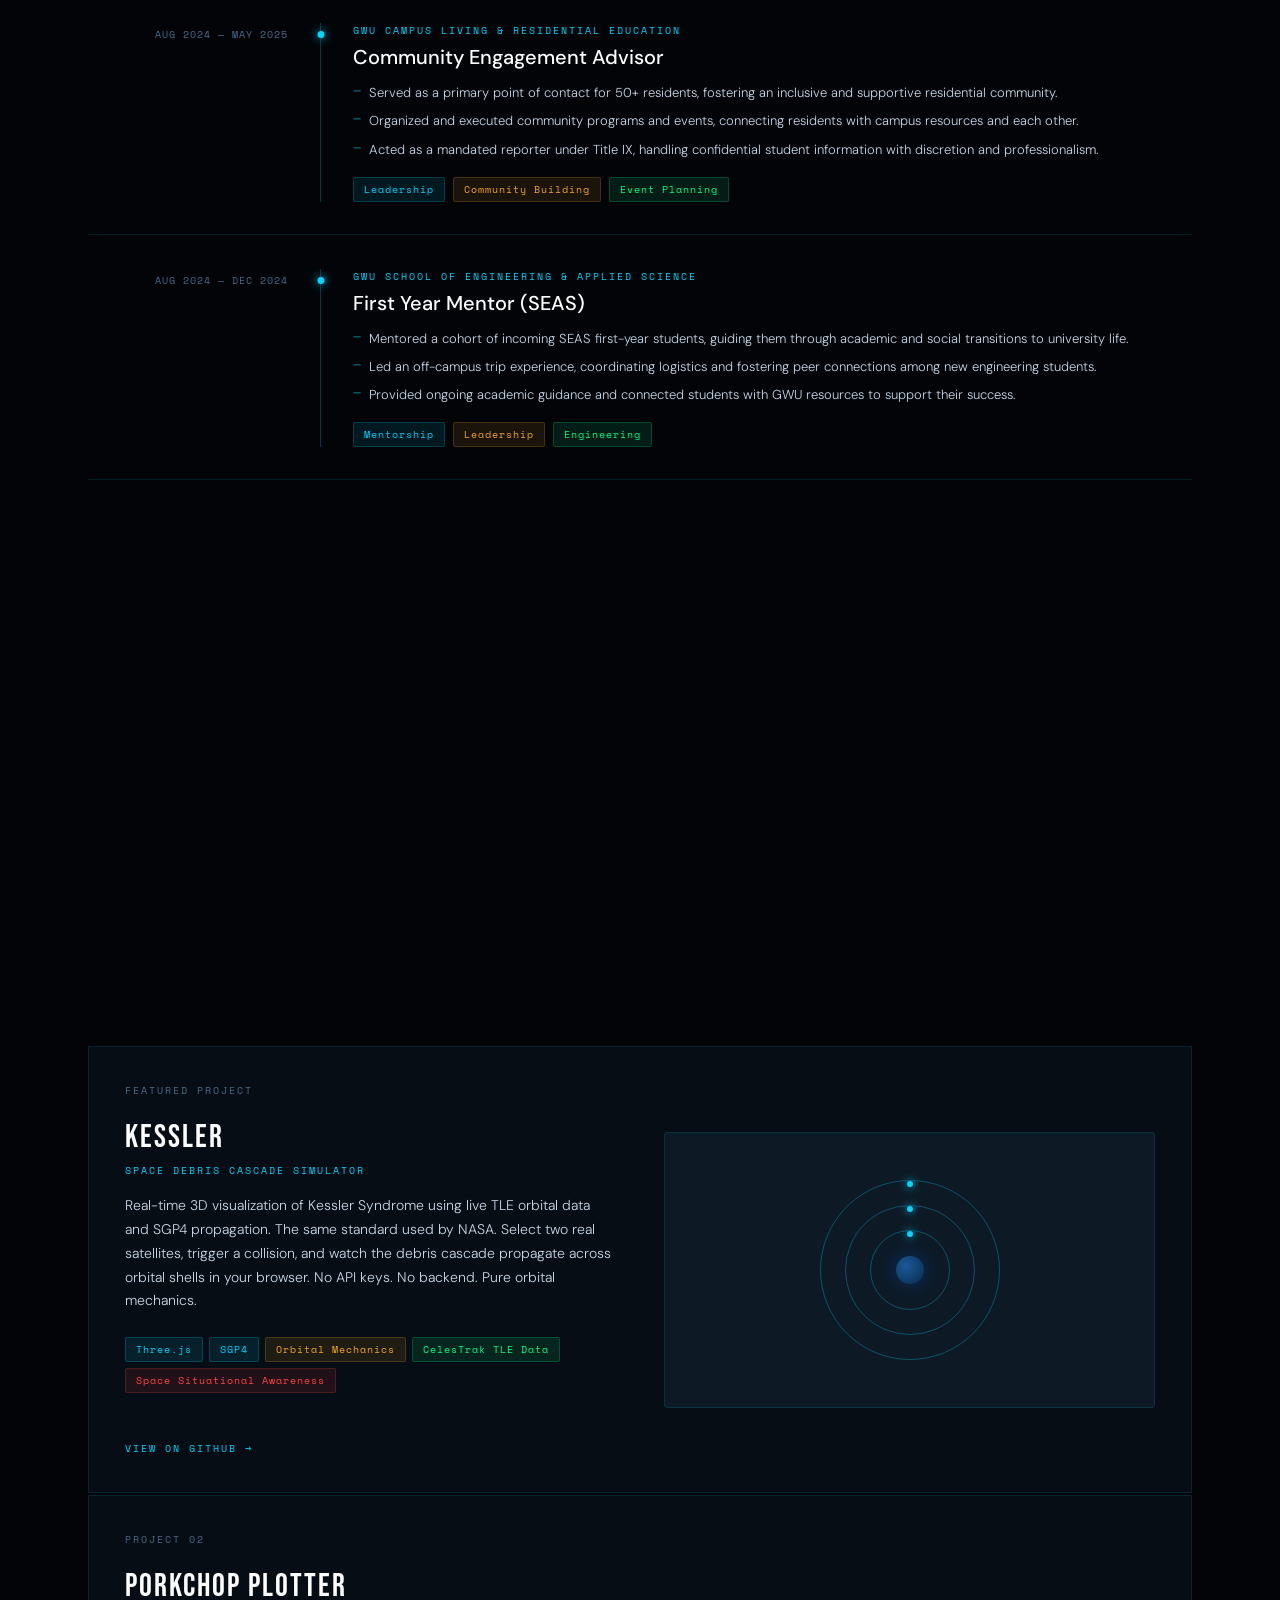
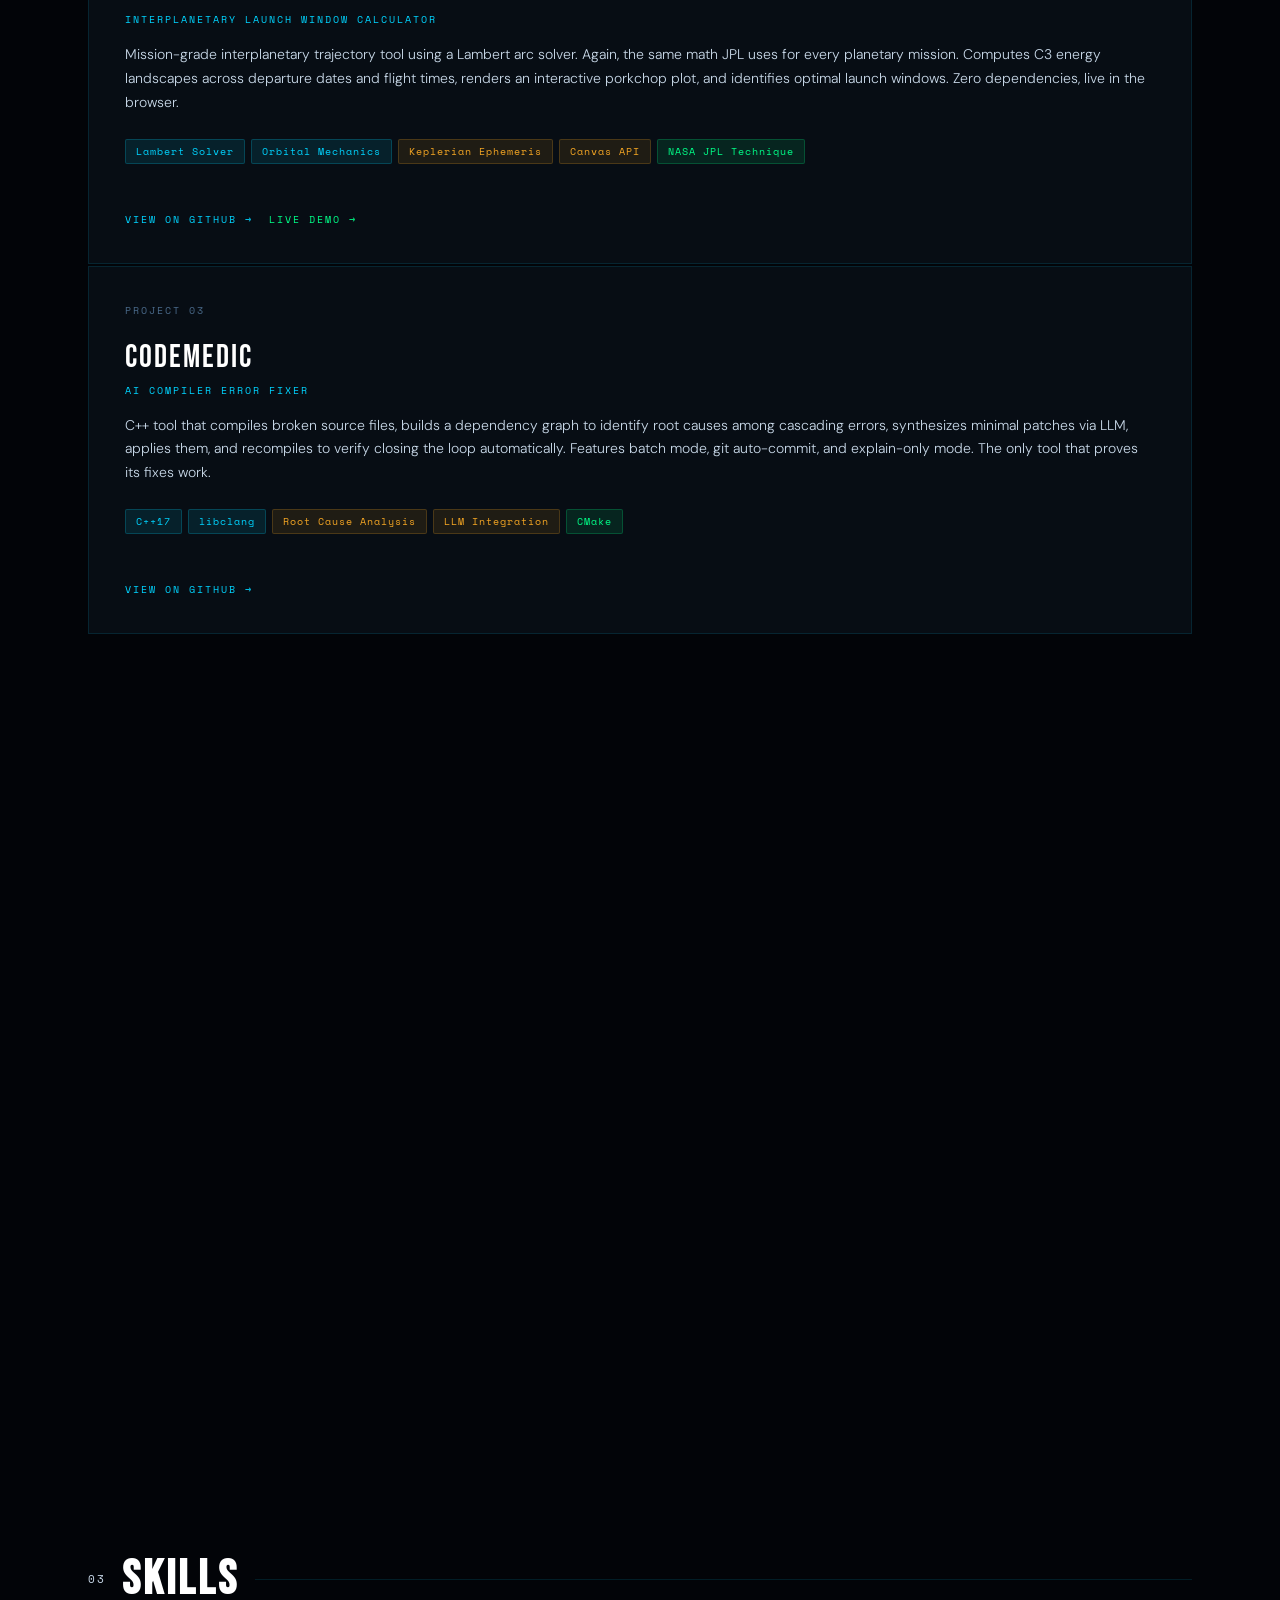
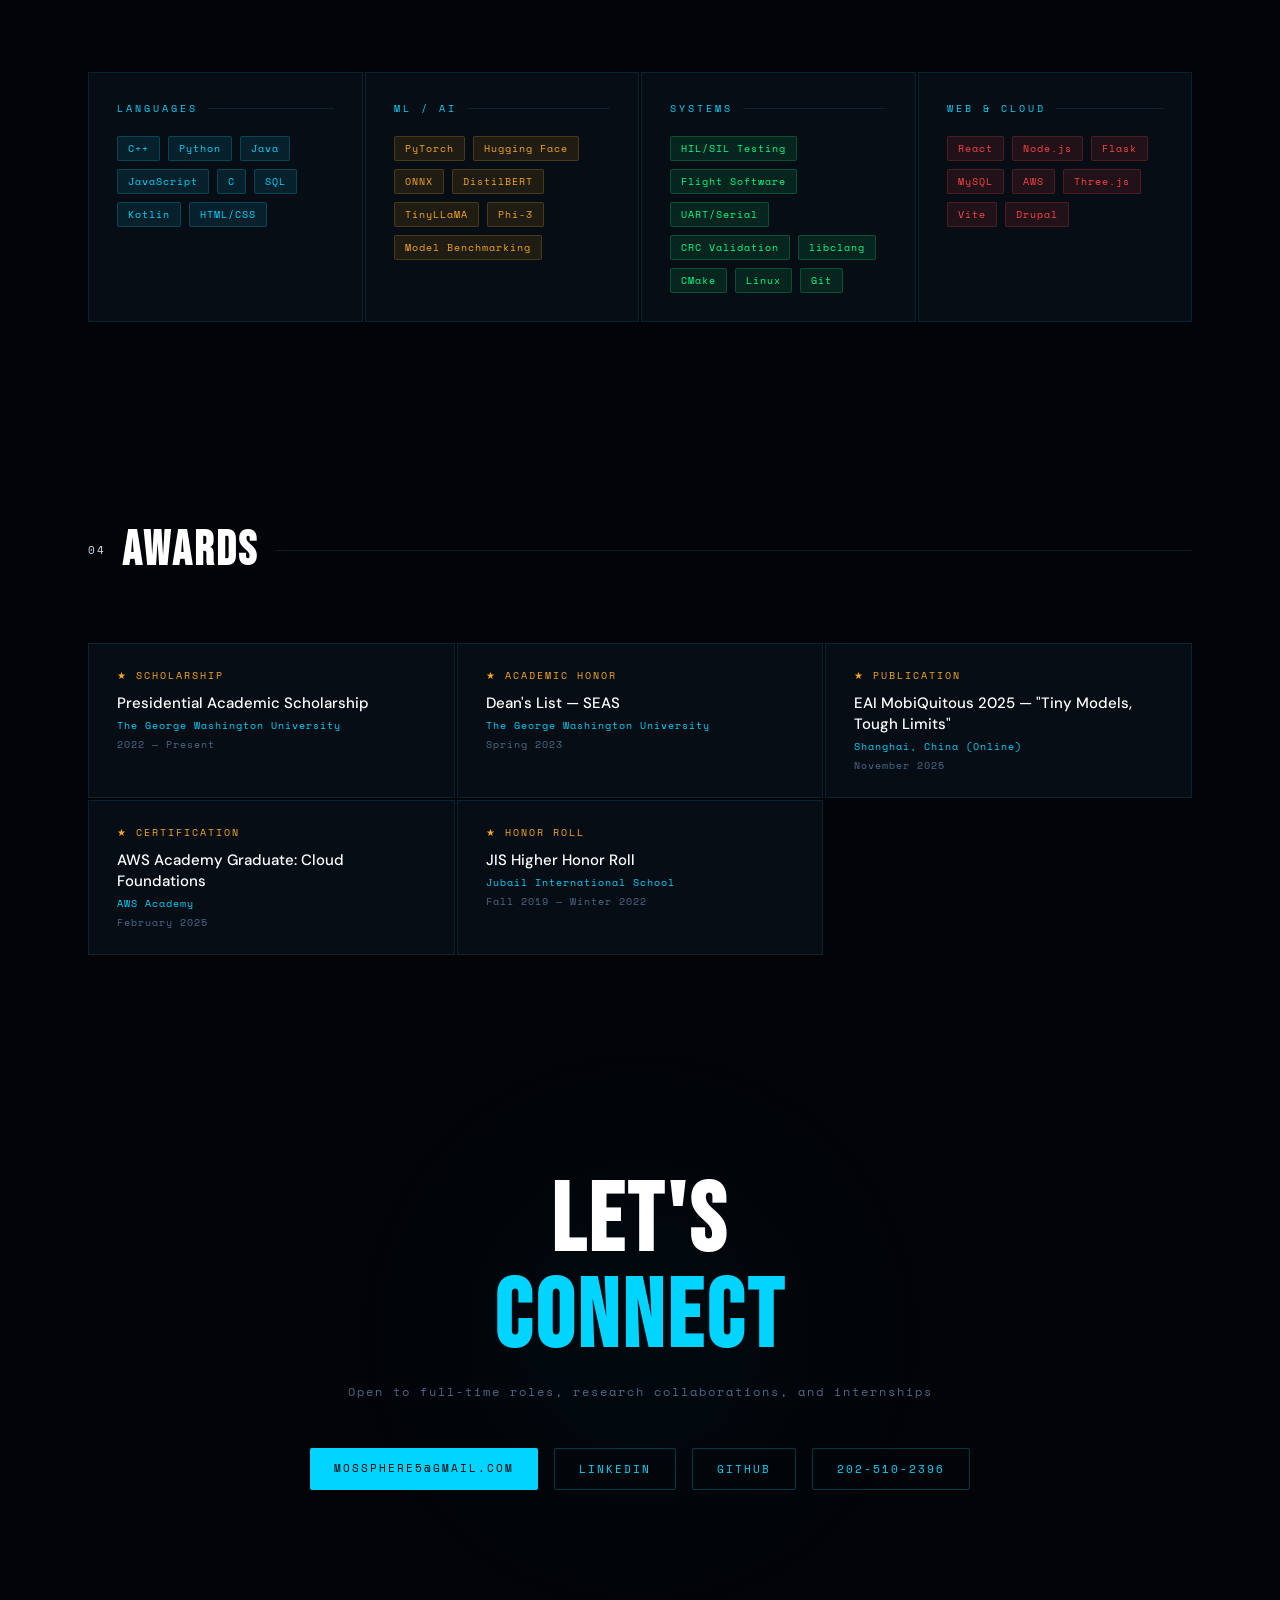
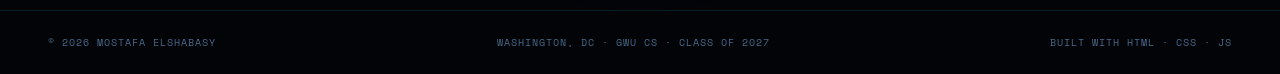
==== commit 363263c1: "Remove available for opportunities badge" ====
--- a/index.html
+++ b/index.html
@@ -44,10 +44,6 @@
 <div class="gargantua" aria-hidden="true">
   <div class="accretion-disk"></div>
 </div>
-
-<!-- Custom cursor -->
-<div class="cursor" id="cursor"></div>
-<div class="cursor-dot" id="cursor-dot"></div>
 
 <!-- Skip to content -->
 <a href="#hero" class="skip-link">Skip to main content</a>
@@ -68,7 +64,6 @@
     <li><a href="resume.html">Resume</a></li>
     <li><a href="#contact">Contact</a></li>
   </ul>
-  <div class="nav-progress" id="nav-progress"></div>
 </nav>
 
 <!-- Hero -->
@@ -162,7 +157,10 @@
           <span class="about-detail-label">Focus</span>
           <span class="about-detail-value">Systems, AI, Aerospace</span>
         </div>
-        
+        <div class="about-detail">
+          <span class="about-detail-label">Status</span>
+          <span class="about-detail-value" style="color: var(--green);">Open to Opportunities</span>
+        </div>
       </div>
     </div>
   </div>
@@ -211,7 +209,7 @@
 <!-- Contact -->
 <section id="contact">
   <h2 class="contact-title reveal">Let's<br><span>Connect</span></h2>
-  <p class="contact-sub reveal">Let's build something together</p>
+  <p class="contact-sub reveal">Open to full-time roles, research collaborations, and internships</p>
   <div class="contact-links reveal">
     <a href="mailto:mossphere5@gmail.com" class="btn btn-primary">mossphere5@gmail.com</a>
     <a href="https://linkedin.com/in/mosshabasy" class="btn btn-outline" target="_blank" rel="noopener">LinkedIn</a>
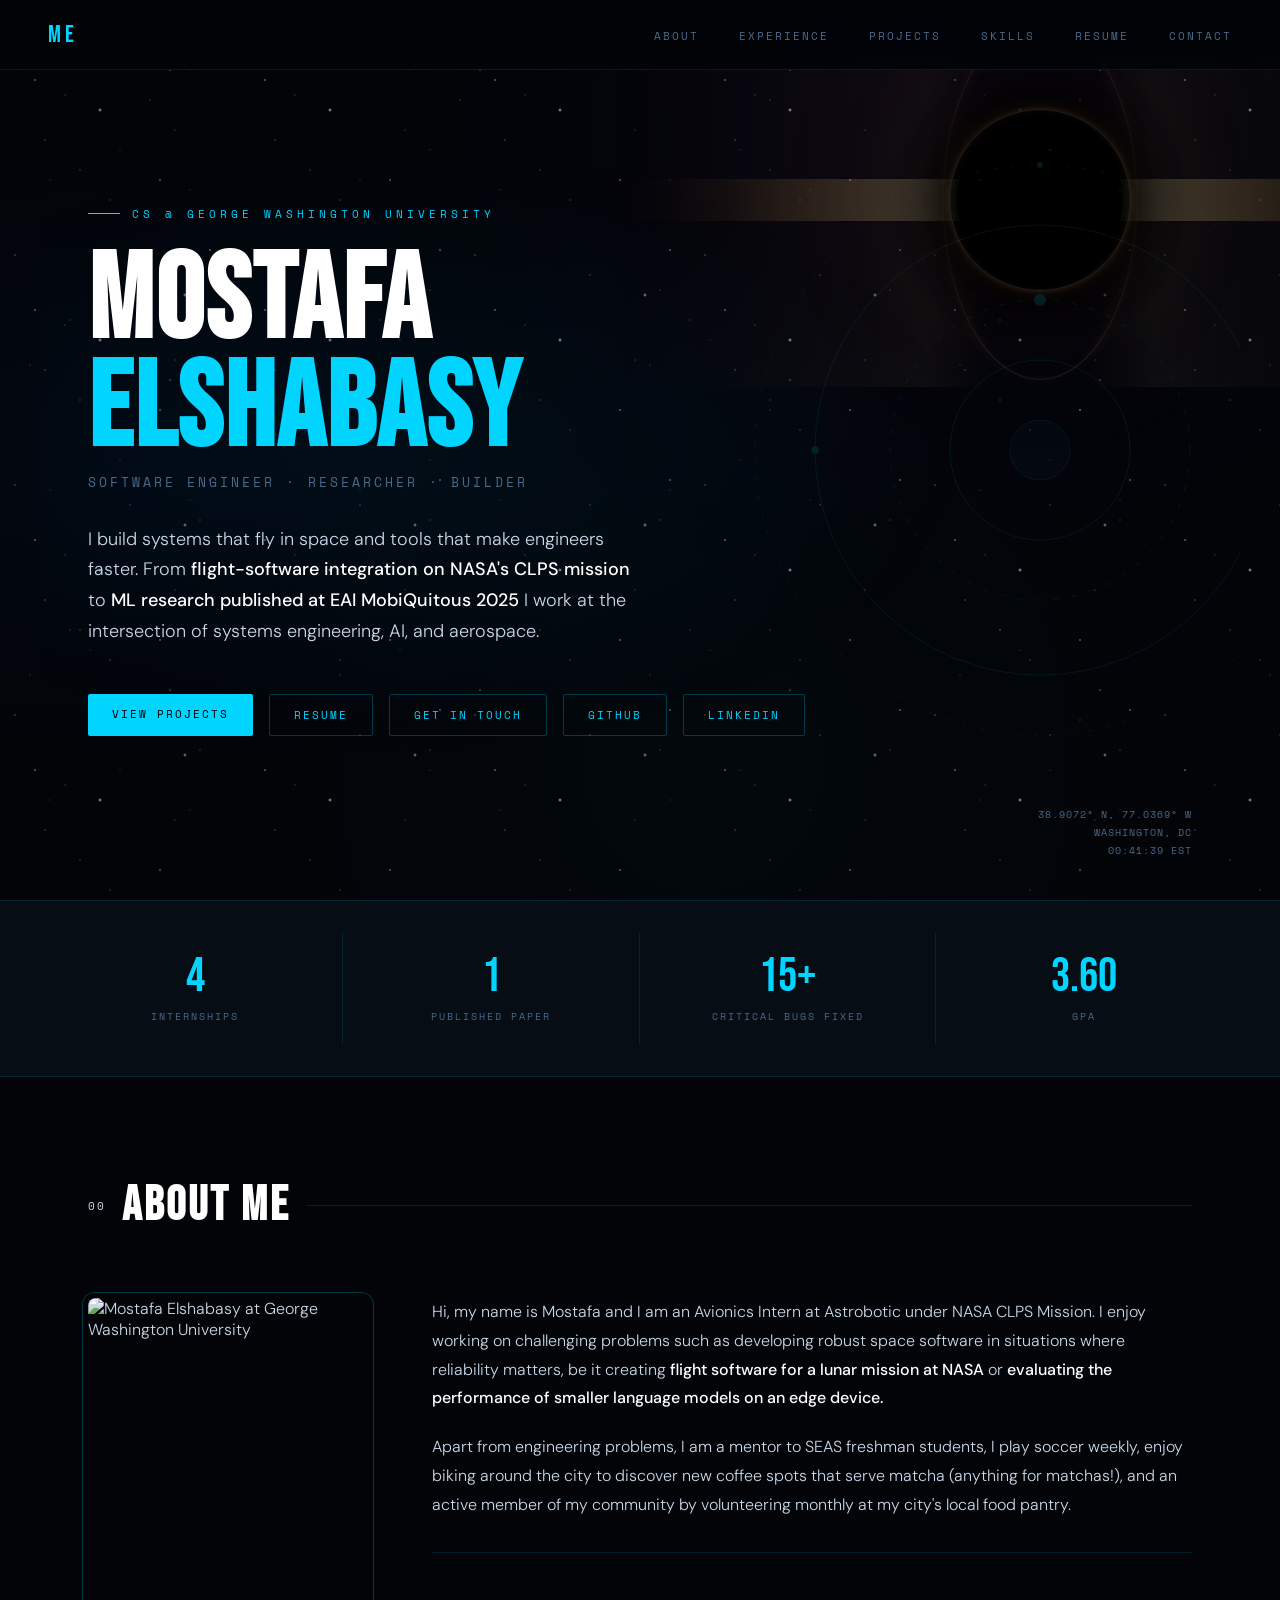
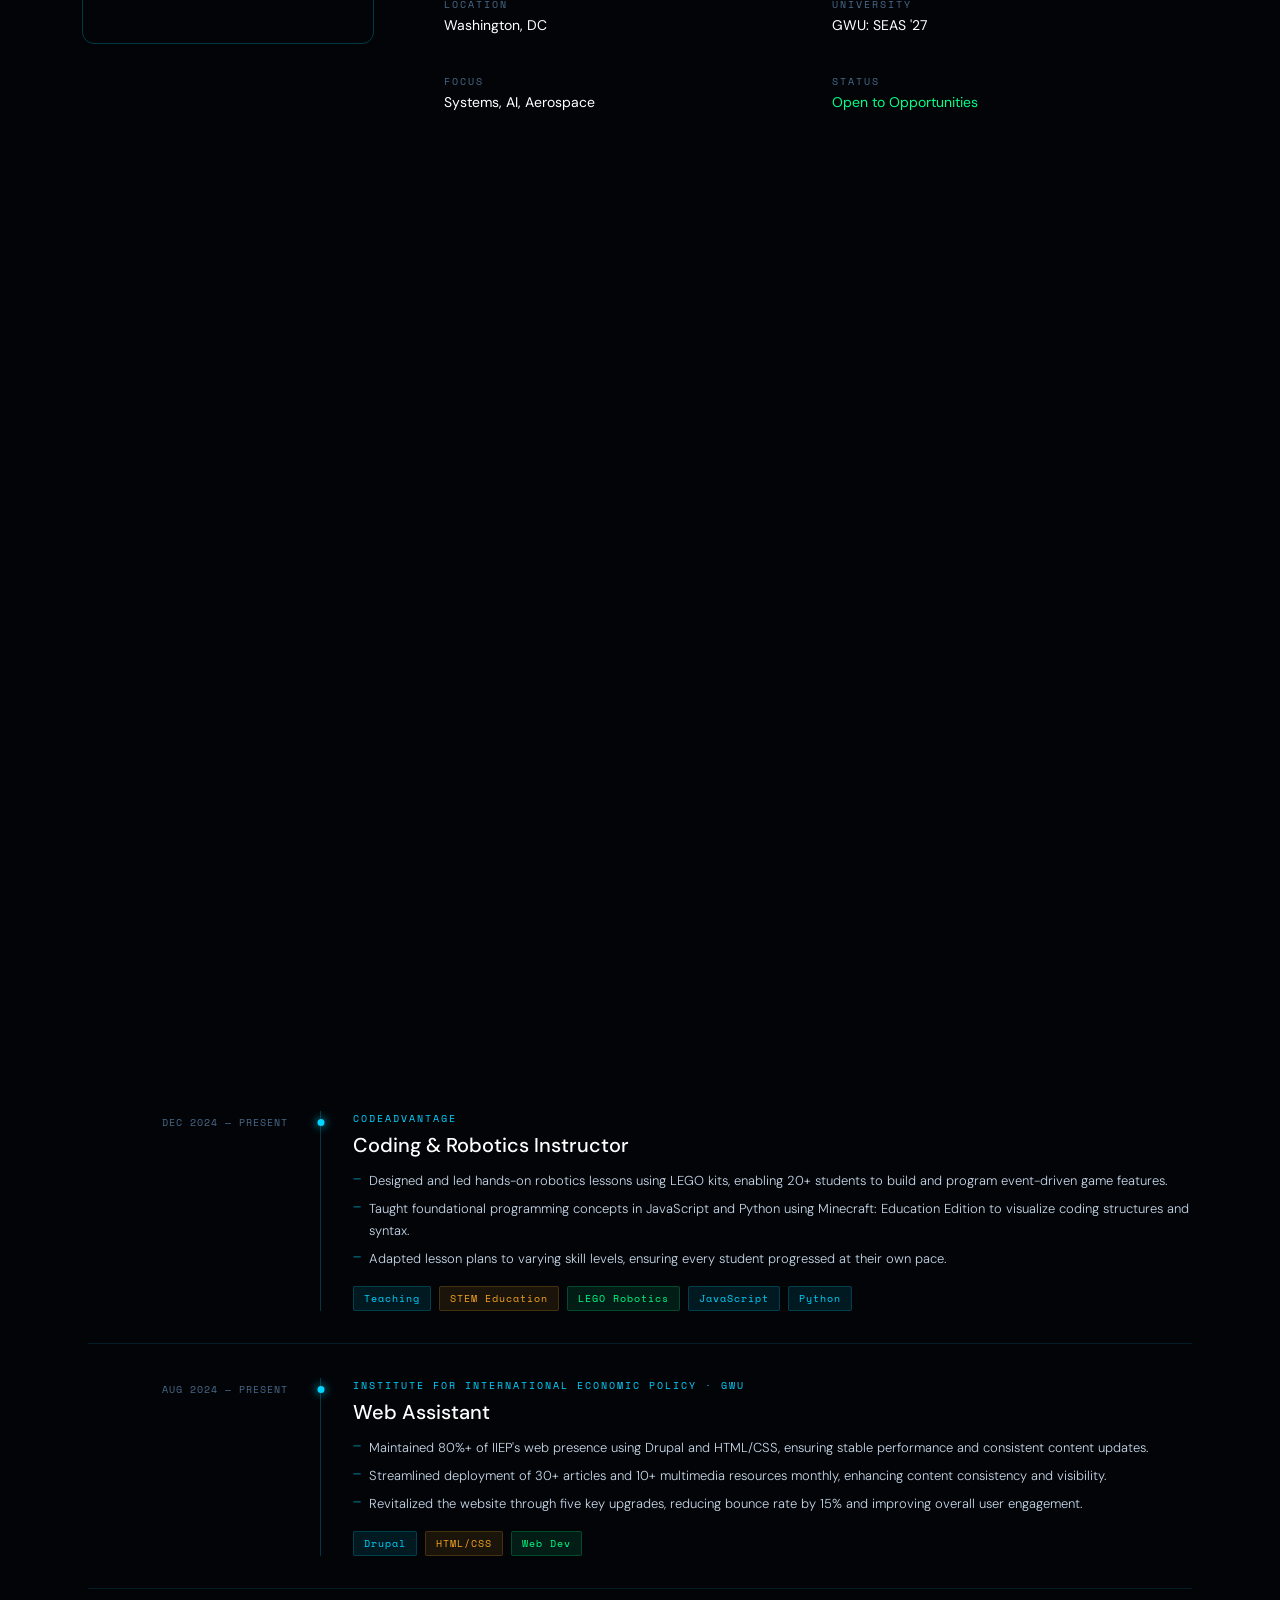
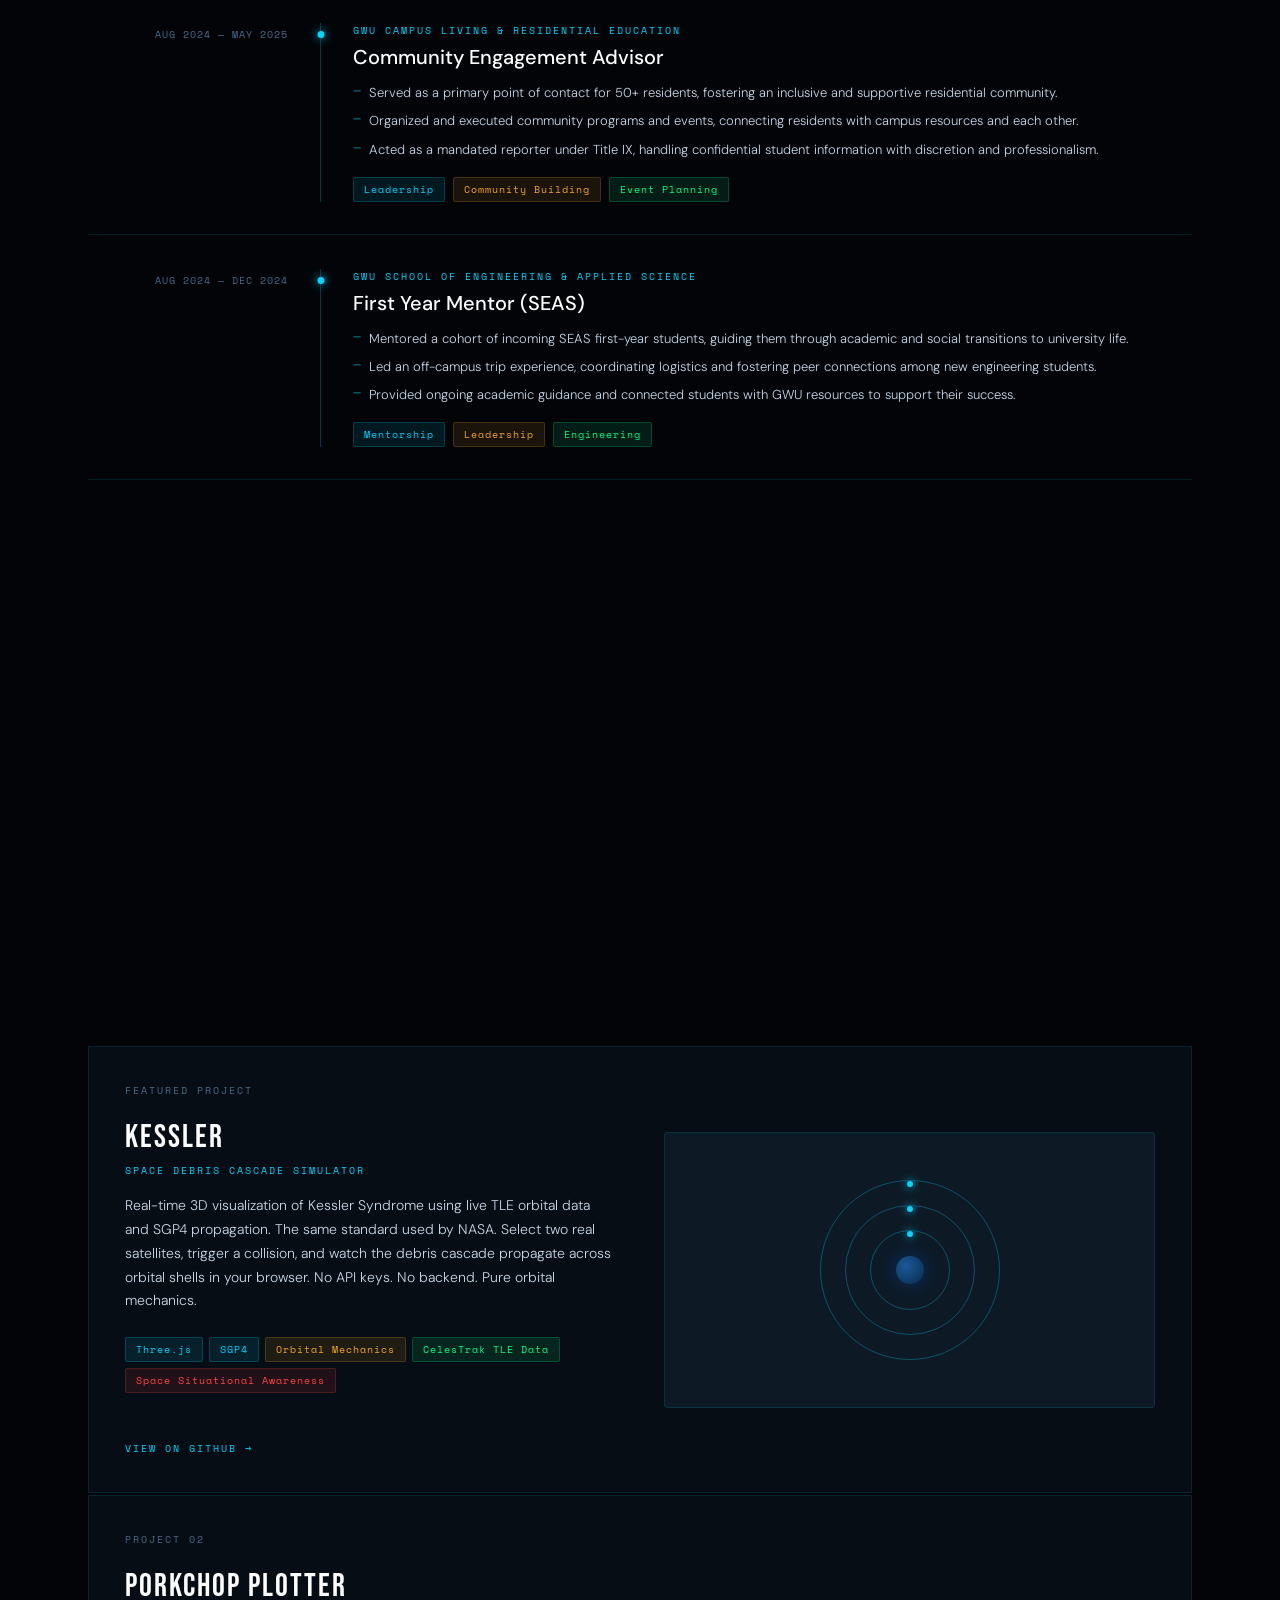
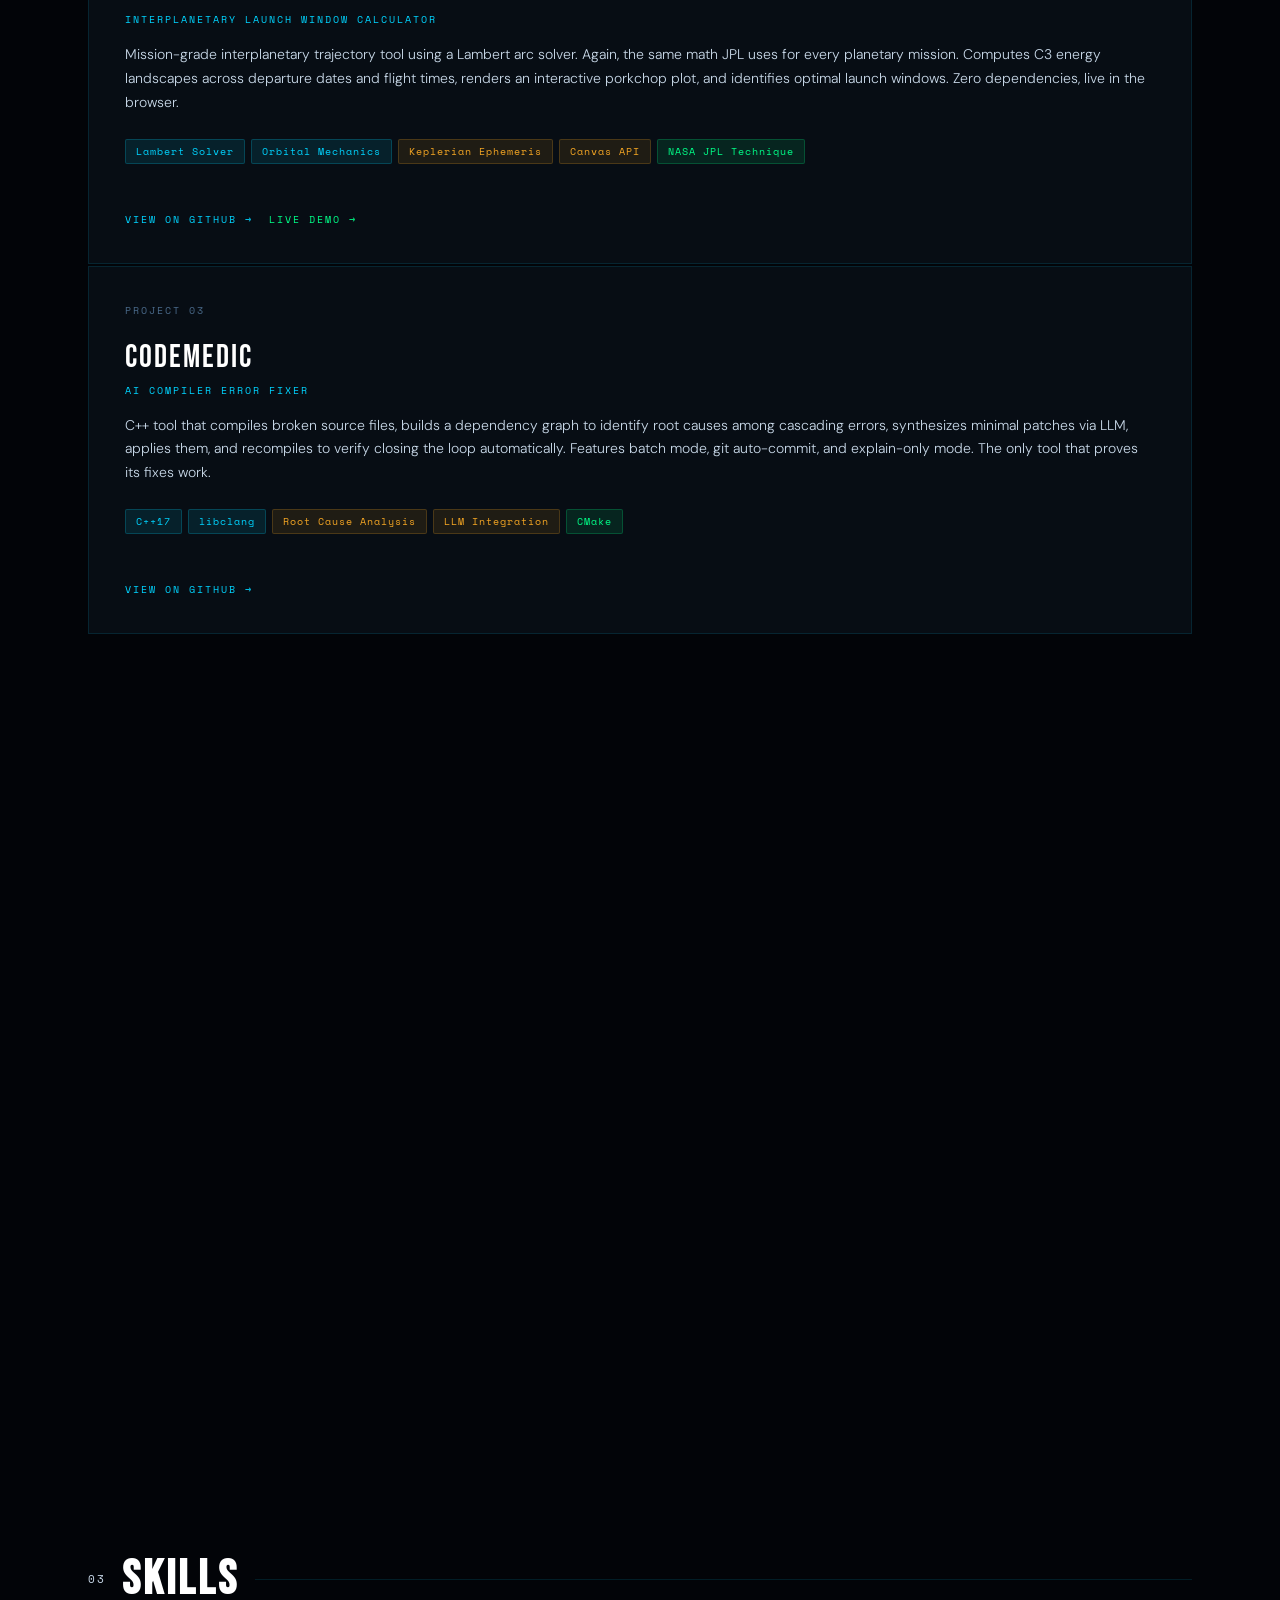
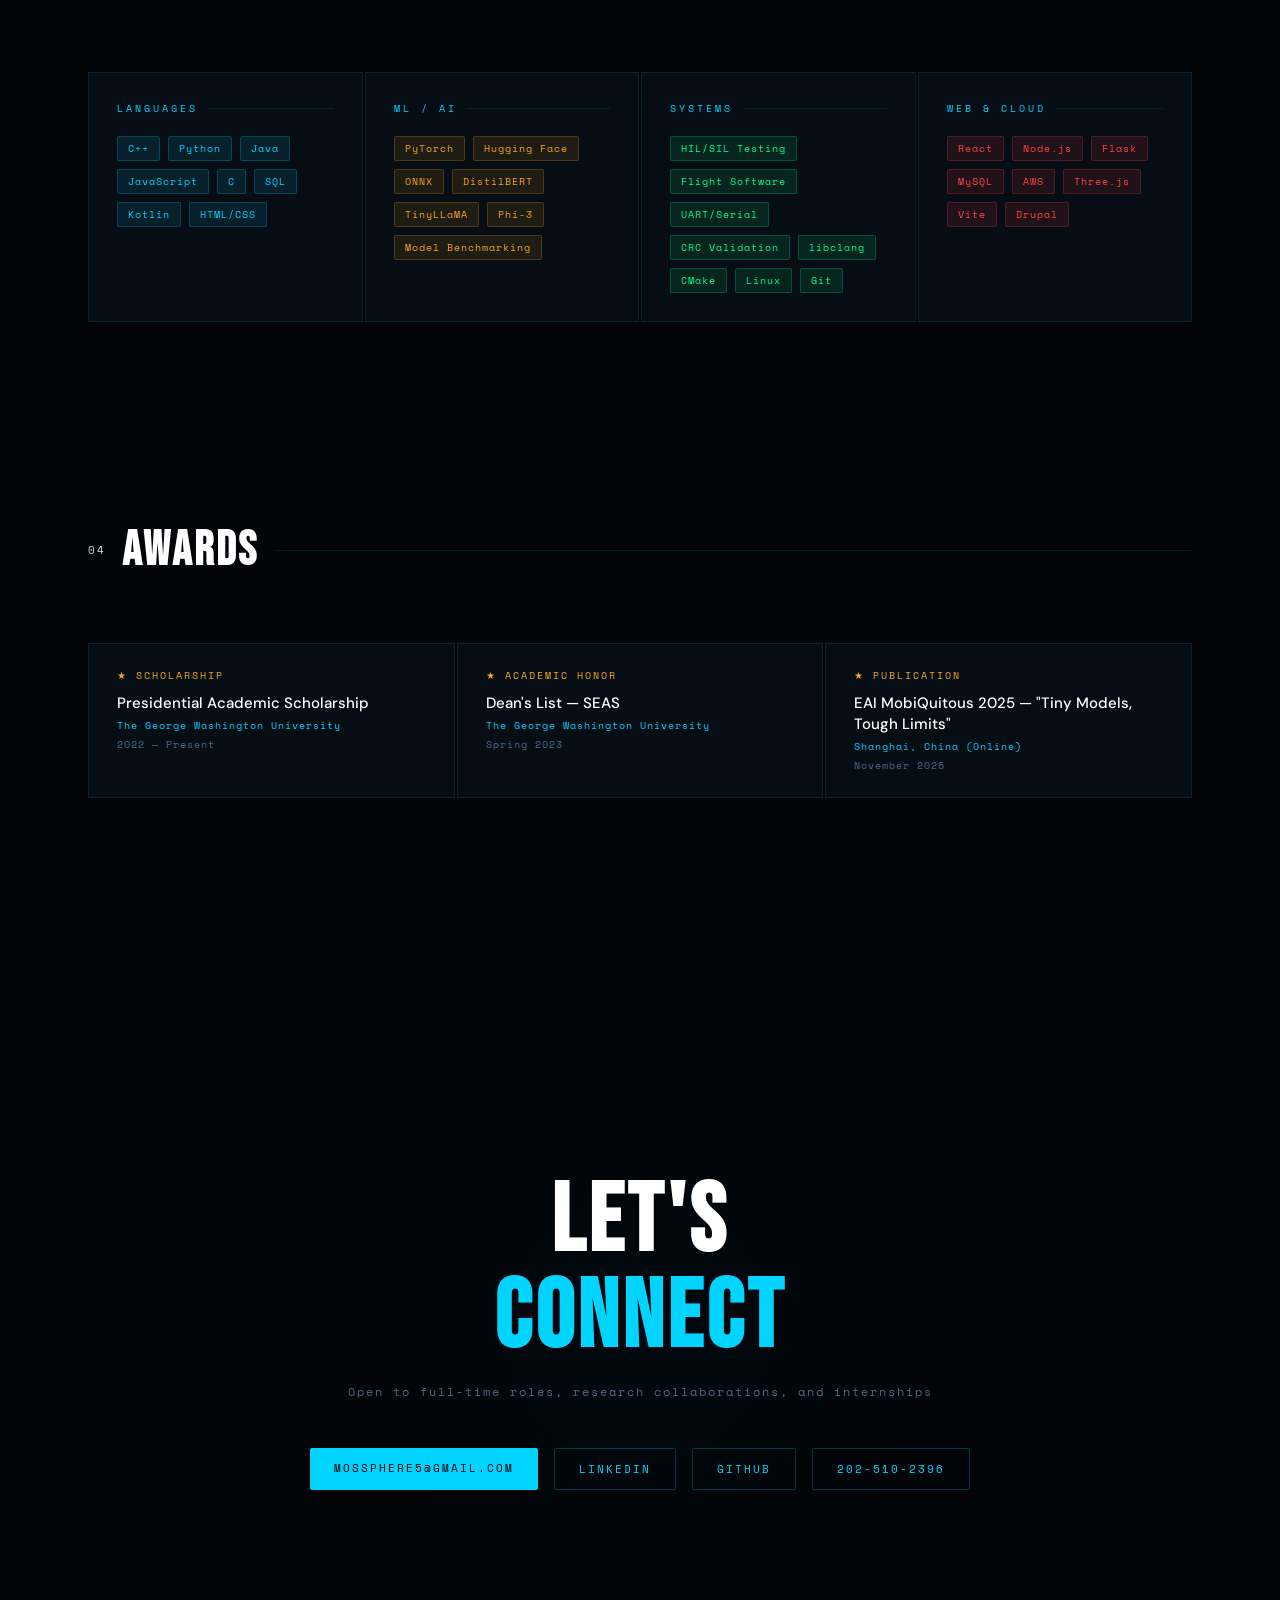
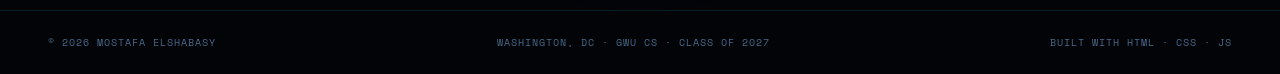
==== commit 05e7ae2d: "Replace em dash with colon in GWU SEAS label" ====
--- a/index.html
+++ b/index.html
@@ -151,7 +151,7 @@
         </div>
         <div class="about-detail">
           <span class="about-detail-label">University</span>
-          <span class="about-detail-value">GWU — SEAS '27</span>
+          <span class="about-detail-value">GWU: SEAS '27</span>
         </div>
         <div class="about-detail">
           <span class="about-detail-label">Focus</span>
